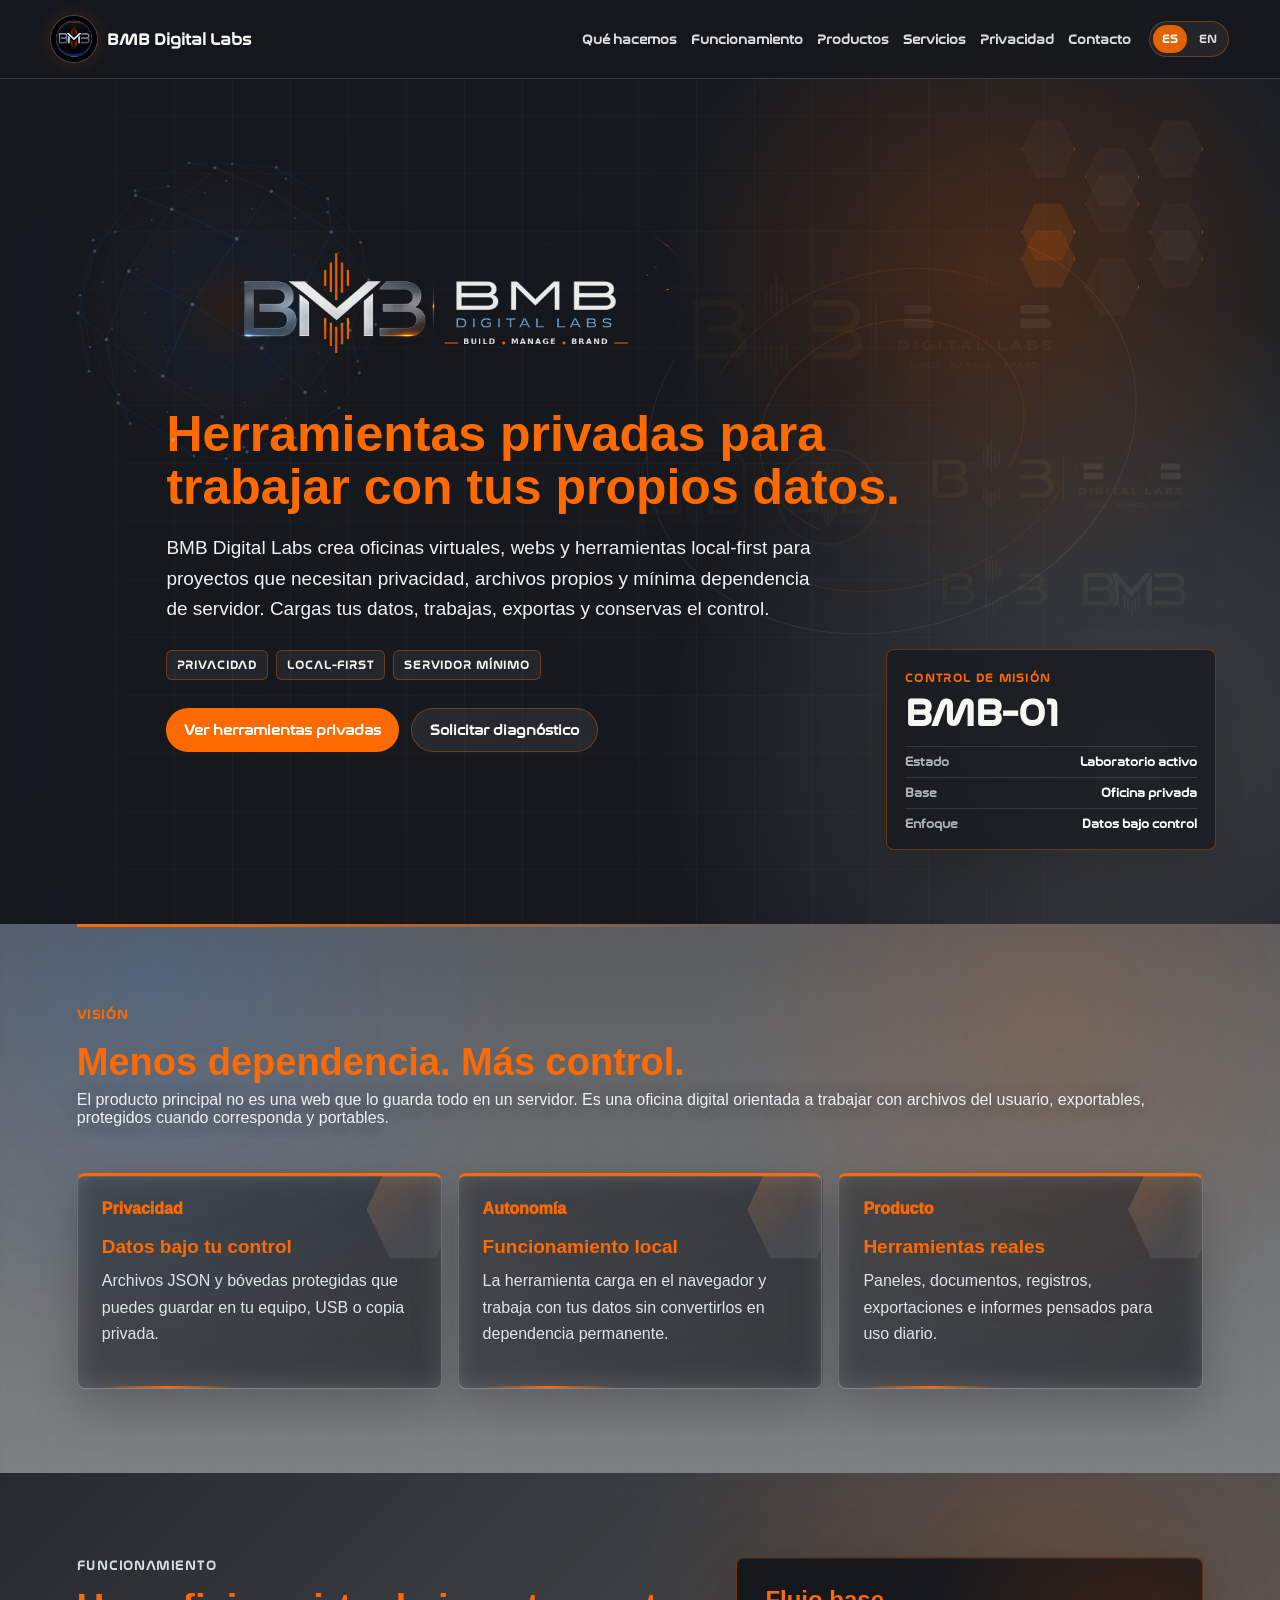
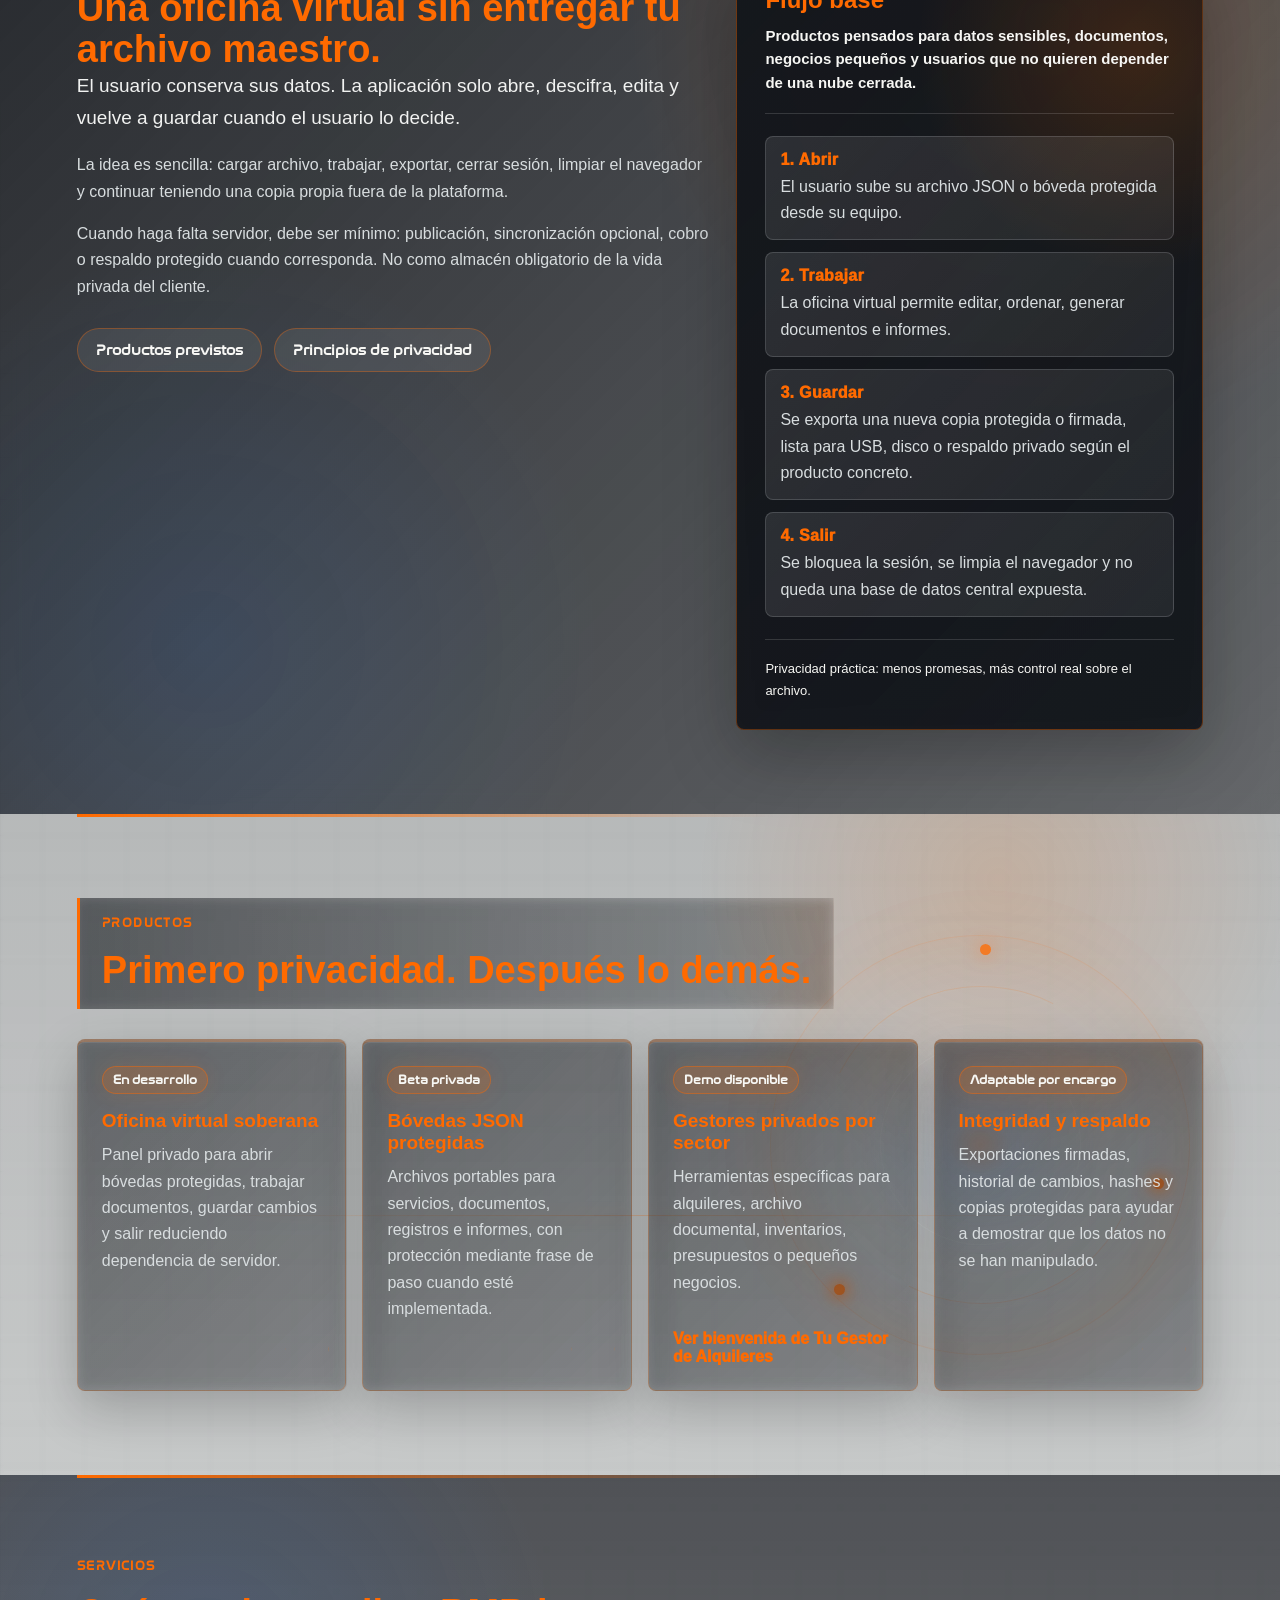
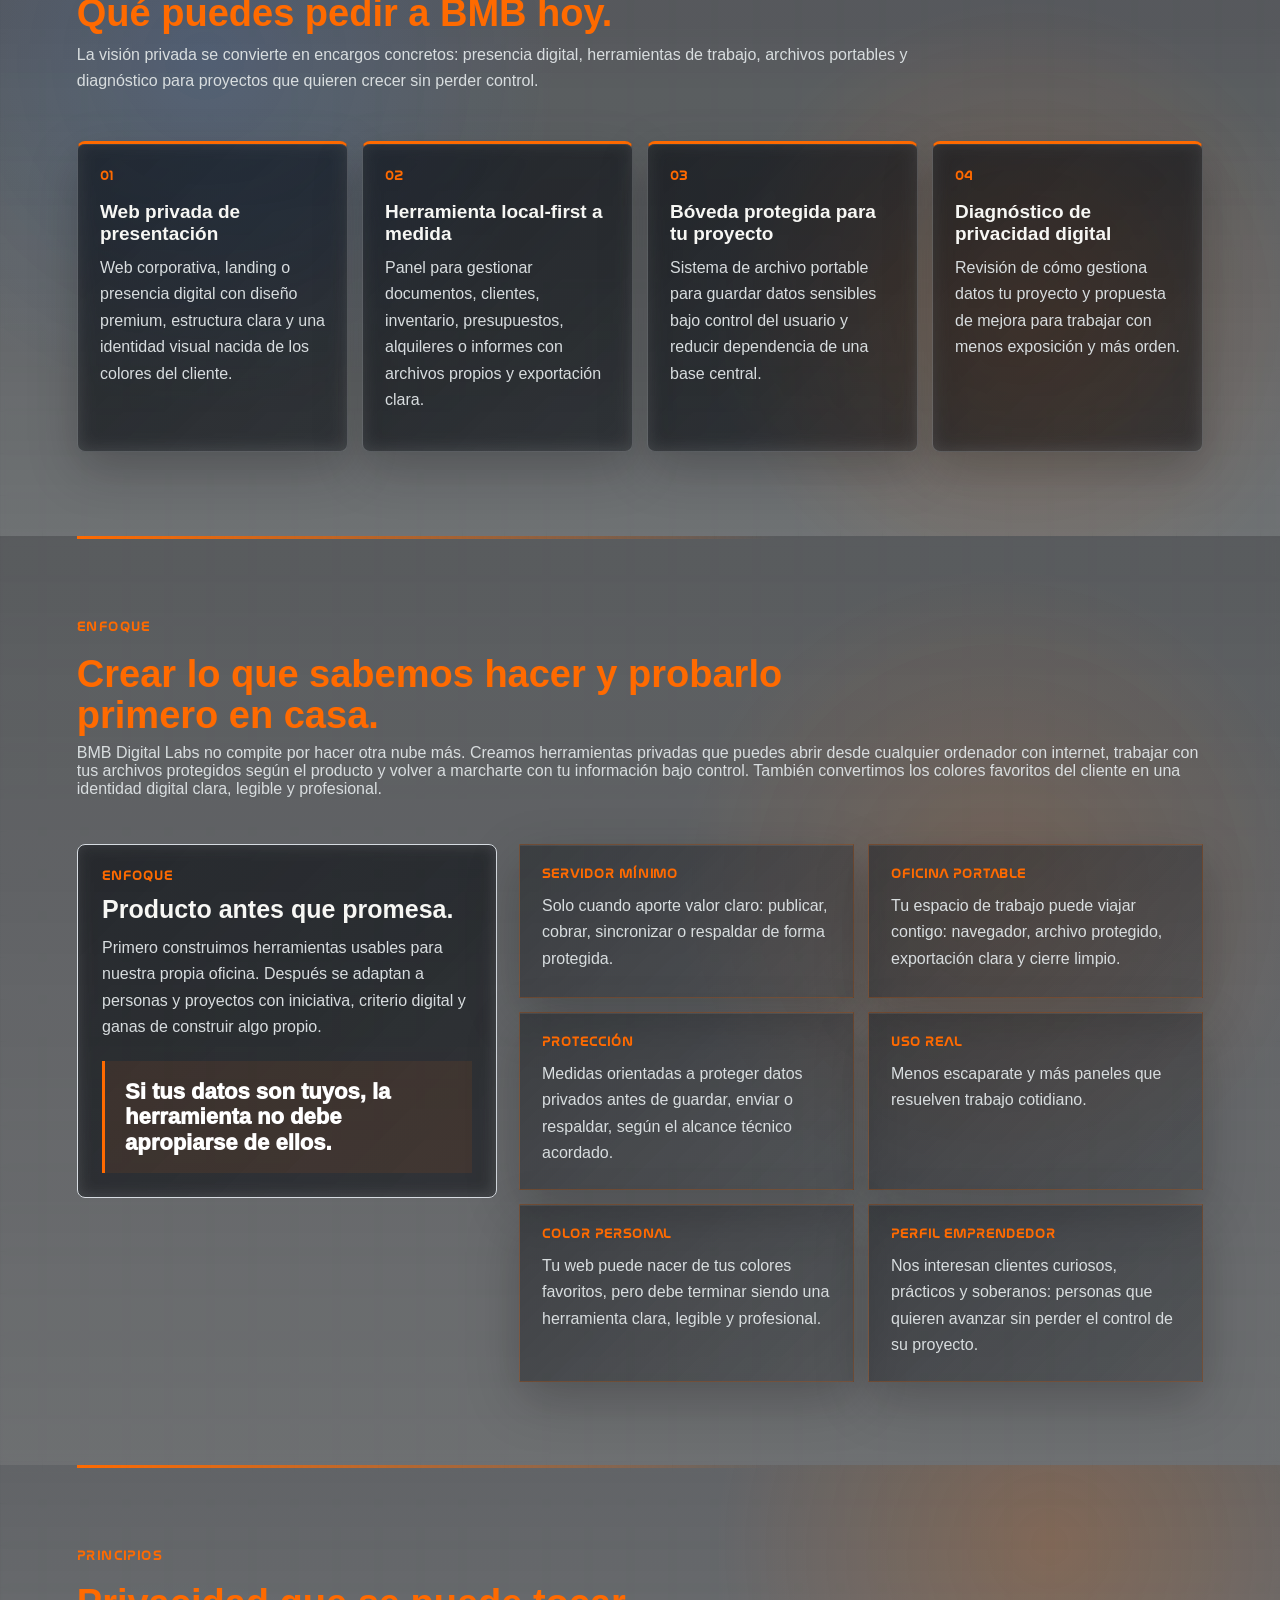
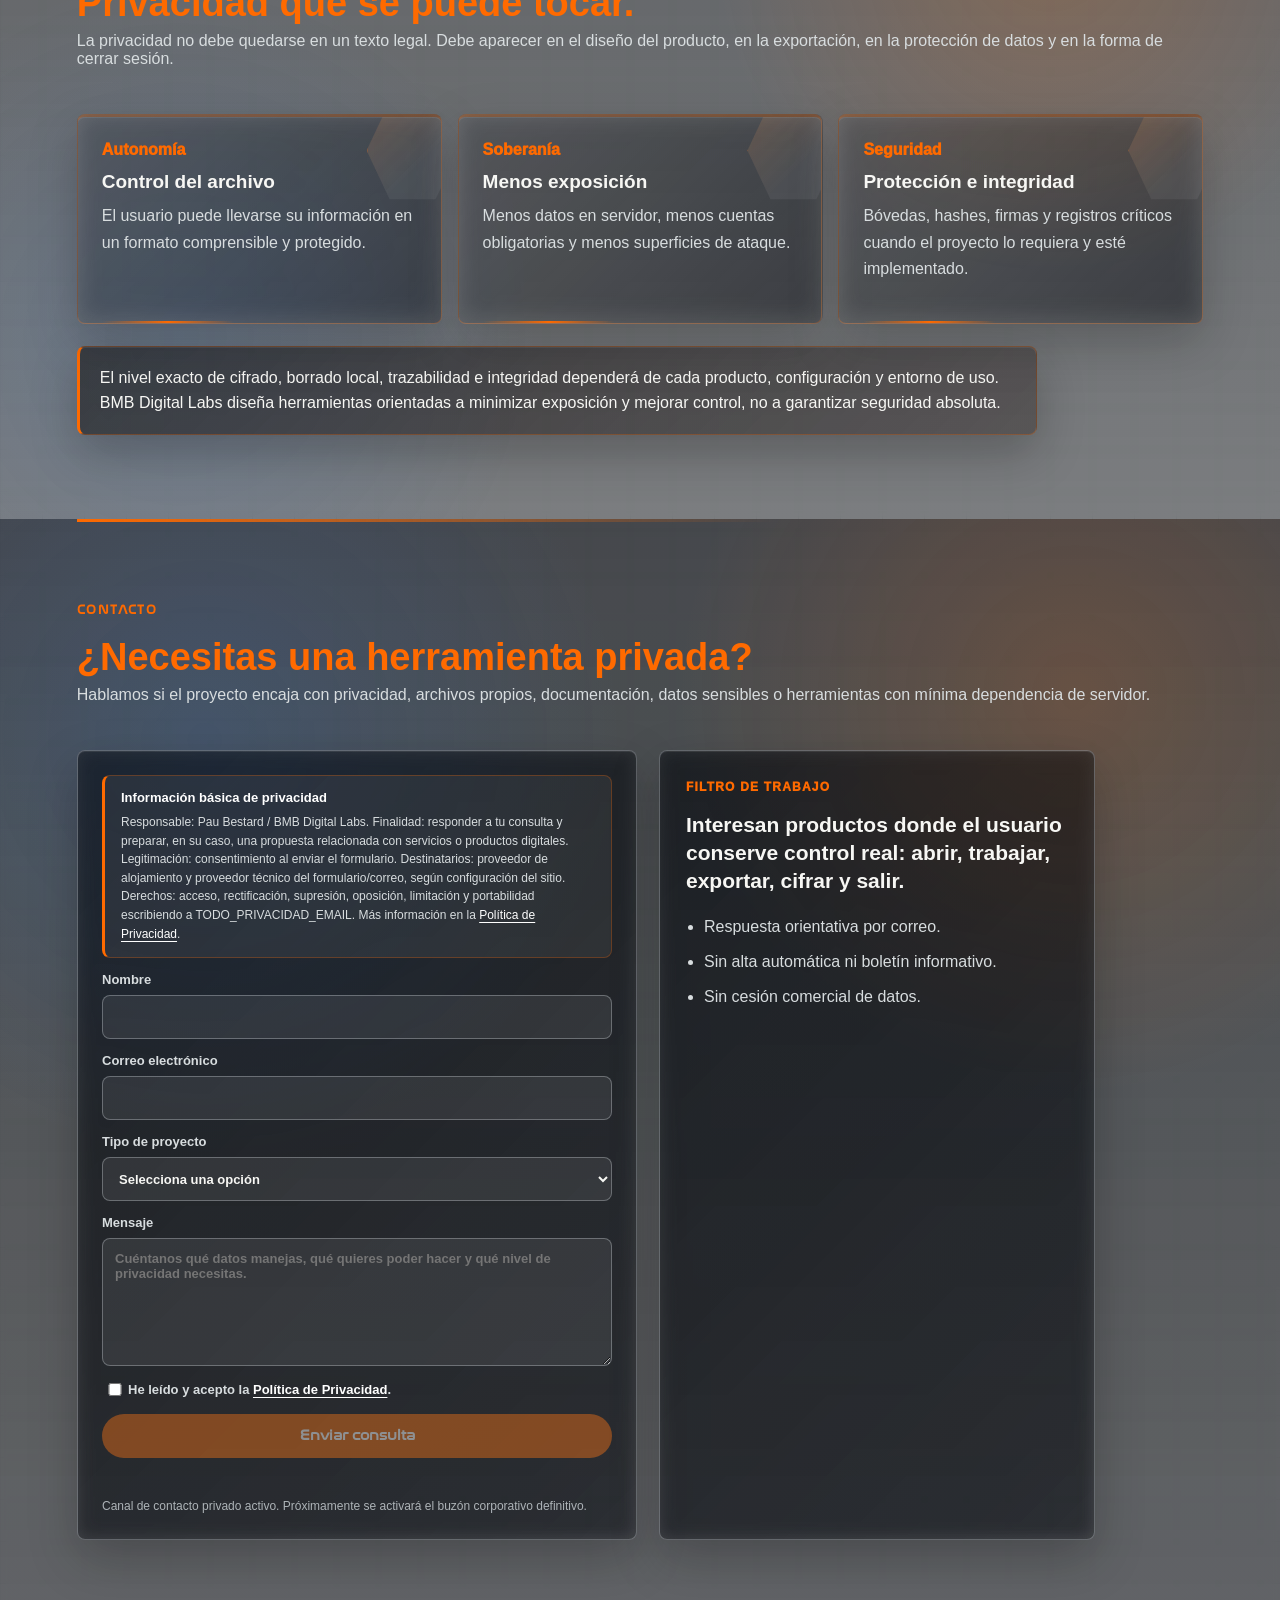
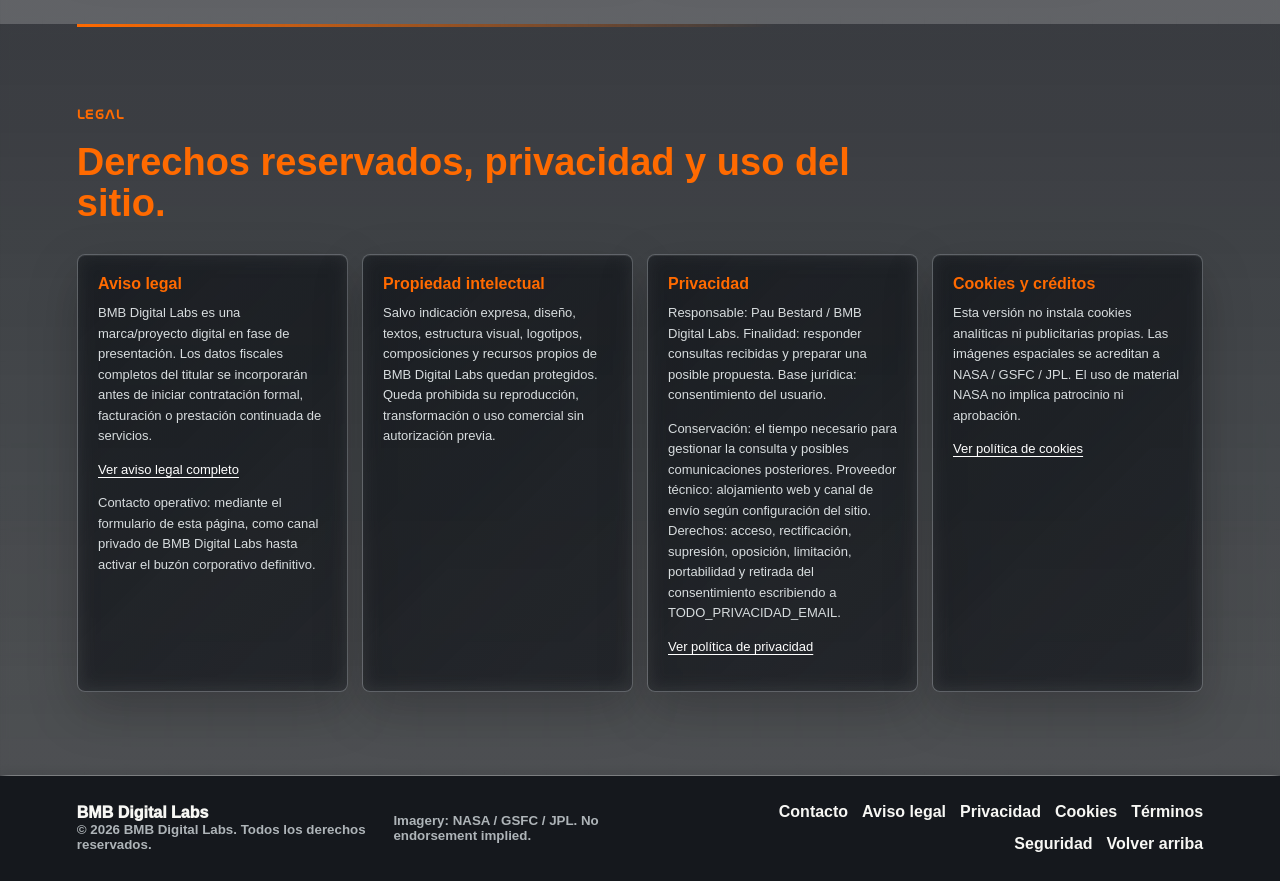
==== index.html @ 056db515 "Add legal pages and fix contact form styling" ====
<!doctype html>
<html lang="es" translate="yes">
  <head>
    <meta charset="utf-8" />
    <meta name="viewport" content="width=device-width, initial-scale=1" />
    <title>BMB Digital Labs · Privacidad operativa y productos digitales</title>
    <meta
      name="description"
      content="BMB Digital Labs diseña herramientas digitales, plataformas web y sistemas privados para organizar datos, documentos y procesos con control, trazabilidad y enfoque de privacidad por diseño."
    />
    <link rel="canonical" href="https://www.bmbdigitallabs.com/" />
    <link rel="alternate" hreflang="es" href="https://www.bmbdigitallabs.com/" />
    <link rel="alternate" hreflang="en" href="https://www.bmbdigitallabs.com/en/" />
    <link rel="alternate" hreflang="x-default" href="https://www.bmbdigitallabs.com/" />
    <meta property="og:type" content="website" />
    <meta property="og:title" content="BMB Digital Labs · Privacidad operativa y productos digitales" />
    <meta property="og:description" content="Herramientas digitales, plataformas web y sistemas privados para organizar datos, documentos y procesos con control y privacidad por diseño." />
    <meta property="og:url" content="https://www.bmbdigitallabs.com/" />
    <meta property="og:image" content="https://www.bmbdigitallabs.com/public/brand/bmb-logo-horizontal.png" />
    <meta name="twitter:card" content="summary_large_image" />
    <meta name="twitter:title" content="BMB Digital Labs · Privacidad operativa y productos digitales" />
    <meta name="twitter:description" content="Productos digitales, plataformas web y privacidad operativa con control, trazabilidad y diseño prudente." />
    <meta name="twitter:image" content="https://www.bmbdigitallabs.com/public/brand/bmb-logo-horizontal.png" />
    <link rel="icon" href="./public/brand/bmb-logo-seal.png" />
    <link rel="manifest" href="./manifest.webmanifest" />
    <link rel="stylesheet" href="./src/styles.css?v=20260615-formfix" />
    <script type="application/ld+json">
      {
        "@context": "https://schema.org",
        "@type": "Organization",
        "name": "BMB Digital Labs",
        "url": "https://www.bmbdigitallabs.com",
        "email": "gpmx@gmx.com",
        "slogan": "Build · Manage · Brand",
        "description": "Estudio de producto digital, privacidad operativa, plataformas web y gestión documental."
      }
    </script>
  </head>
  <body>
    <div class="cosmic-backdrop" aria-hidden="true">
      <div class="cosmic-stars"></div>
      <canvas class="network-canvas"></canvas>
      <img class="cosmic-earth" src="./public/nasa/earth-blue-marble-2012.jpg" alt="" />
      <img class="cosmic-surface" src="./public/nasa/earth-himalayas-flyover.jpg" alt="" />
      <img class="cosmic-mars" src="./public/nasa/mars-global-coverage.jpg" alt="" />
      <div class="cosmic-route"></div>
    </div>
    <header class="site-header" aria-label="Navegación principal">
      <a class="brand-link" href="#inicio" aria-label="BMB Digital Labs">
        <span class="brand-mark" aria-hidden="true">
          <img src="./public/brand/bmb-logo-seal.png" alt="" />
        </span>
        <span>BMB Digital Labs</span>
      </a>
      <div class="header-actions">
        <nav>
          <a href="#vision">Qué hacemos</a>
          <a href="#metodo">Funcionamiento</a>
          <a href="#proyectos">Productos</a>
          <a href="#servicios">Servicios</a>
          <a href="#legal">Privacidad</a>
          <a href="#contacto">Contacto</a>
        </nav>
        <div class="language-switch" aria-label="Selector de idioma">
          <a class="is-active" href="./" aria-current="page">ES</a>
          <a href="./en/" lang="en">EN</a>
        </div>
      </div>
    </header>

    <main>
      <section class="hero" id="inicio" aria-labelledby="hero-title">
        <img class="hero-media" src="./brand-candidates/bmb-logo-02.png" alt="Identidad visual de BMB Digital Labs" />
        <div class="hero-shade" aria-hidden="true"></div>
        <div class="mission-grid" aria-hidden="true"></div>
        <div class="hero-content">
          <div class="hero-brand" aria-hidden="true">
            <canvas class="brand-orb-canvas"></canvas>
            <img src="./public/brand/bmb-logo-horizontal.png?v=20260531-corrected" alt="" />
          </div>
          <h1 id="hero-title">Herramientas privadas para trabajar con tus propios datos.</h1>
          <p>
            BMB Digital Labs crea oficinas virtuales, webs y herramientas local-first para proyectos que necesitan privacidad, archivos propios y mínima dependencia de servidor. Cargas tus datos, trabajas, exportas y conservas el control.
          </p>
          <div class="mission-strip" aria-label="Capacidades principales">
            <span>PRIVACIDAD</span>
            <span>LOCAL-FIRST</span>
            <span>SERVIDOR MÍNIMO</span>
          </div>
          <div class="hero-actions" aria-label="Acciones principales">
            <a class="primary-action" href="#proyectos">Ver herramientas privadas</a>
            <a class="secondary-action" href="#contacto">Solicitar diagnóstico</a>
          </div>
        </div>
        <aside class="mission-panel" aria-label="Estado de la misión">
          <span>CONTROL DE MISIÓN</span>
          <strong>BMB-01</strong>
          <dl>
            <div><dt>Estado</dt><dd>Laboratorio activo</dd></div>
            <div><dt>Base</dt><dd>Oficina privada</dd></div>
            <div><dt>Enfoque</dt><dd>Datos bajo control</dd></div>
          </dl>
        </aside>
        <div class="hex-field" aria-hidden="true">
          <span></span><span></span><span></span><span></span><span></span>
          <span></span><span></span><span></span><span></span>
        </div>
        <div class="magnetic-field" aria-hidden="true">
          <span></span><span></span><span></span>
        </div>
      </section>

      <section class="intro-band" id="vision">
        <div class="section-heading">
          <p class="eyebrow">Visión</p>
          <h2>Menos dependencia. Más control.</h2>
          <p>
            El producto principal no es una web que lo guarda todo en un servidor. Es una oficina digital orientada a trabajar con archivos del usuario, exportables, protegidos cuando corresponda y portables.
          </p>
        </div>
        <div class="principle-grid">
          <article>
            <i aria-hidden="true"></i>
            <span>Privacidad</span>
            <h3>Datos bajo tu control</h3>
            <p>Archivos JSON y bóvedas protegidas que puedes guardar en tu equipo, USB o copia privada.</p>
            <b aria-hidden="true"></b>
          </article>
          <article>
            <i aria-hidden="true"></i>
            <span>Autonomía</span>
            <h3>Funcionamiento local</h3>
            <p>La herramienta carga en el navegador y trabaja con tus datos sin convertirlos en dependencia permanente.</p>
            <b aria-hidden="true"></b>
          </article>
          <article>
            <i aria-hidden="true"></i>
            <span>Producto</span>
            <h3>Herramientas reales</h3>
            <p>Paneles, documentos, registros, exportaciones e informes pensados para uso diario.</p>
            <b aria-hidden="true"></b>
          </article>
        </div>
      </section>

      <section class="method-section" id="metodo">
        <div class="founder-copy">
          <p class="eyebrow">Funcionamiento</p>
          <h2>Una oficina virtual sin entregar tu archivo maestro.</h2>
          <p class="lead">
            El usuario conserva sus datos. La aplicación solo abre, descifra, edita y vuelve a guardar cuando el usuario lo decide.
          </p>
          <p>
            La idea es sencilla: cargar archivo, trabajar, exportar, cerrar sesión, limpiar el navegador y continuar teniendo una copia propia fuera de la plataforma.
          </p>
          <p>
            Cuando haga falta servidor, debe ser mínimo: publicación, sincronización opcional, cobro o respaldo protegido cuando corresponda. No como almacén obligatorio de la vida privada del cliente.
          </p>
          <div class="founder-links">
            <a href="#proyectos">Productos previstos</a>
            <a href="#integridad">Principios de privacidad</a>
          </div>
        </div>
        <aside class="cv-panel" aria-label="Resumen del funcionamiento privado">
          <h3>Flujo base</h3>
          <p class="cv-summary">
            Productos pensados para datos sensibles, documentos, negocios pequeños y usuarios que no quieren depender de una nube cerrada.
          </p>
          <dl>
            <div>
              <dt>1. Abrir</dt>
              <dd>El usuario sube su archivo JSON o bóveda protegida desde su equipo.</dd>
            </div>
            <div>
              <dt>2. Trabajar</dt>
              <dd>La oficina virtual permite editar, ordenar, generar documentos e informes.</dd>
            </div>
            <div>
              <dt>3. Guardar</dt>
              <dd>Se exporta una nueva copia protegida o firmada, lista para USB, disco o respaldo privado según el producto concreto.</dd>
            </div>
            <div>
              <dt>4. Salir</dt>
              <dd>Se bloquea la sesión, se limpia el navegador y no queda una base de datos central expuesta.</dd>
            </div>
          </dl>
          <p class="cv-note">Privacidad práctica: menos promesas, más control real sobre el archivo.</p>
        </aside>
      </section>

      <section class="platform-section" id="proyectos">
        <div class="ecosystem-orb" aria-hidden="true">
          <span></span><span></span><span></span>
        </div>
        <div class="section-heading">
          <p class="eyebrow">Productos</p>
          <h2>Primero privacidad. Después lo demás.</h2>
        </div>
        <div class="platform-grid">
          <article>
            <span class="status-pill">En desarrollo</span>
            <h3>Oficina virtual soberana</h3>
            <p>Panel privado para abrir bóvedas protegidas, trabajar documentos, guardar cambios y salir reduciendo dependencia de servidor.</p>
          </article>
          <article>
            <span class="status-pill">Beta privada</span>
            <h3>Bóvedas JSON protegidas</h3>
            <p>Archivos portables para servicios, documentos, registros e informes, con protección mediante frase de paso cuando esté implementada.</p>
          </article>
          <article>
            <span class="status-pill">Demo disponible</span>
            <h3>Gestores privados por sector</h3>
            <p>Herramientas específicas para alquileres, archivo documental, inventarios, presupuestos o pequeños negocios.</p>
            <a class="project-link" href="./proyectos/gestor-alquileres/">
              Ver bienvenida de Tu Gestor de Alquileres
            </a>
          </article>
          <article>
            <span class="status-pill">Adaptable por encargo</span>
            <h3>Integridad y respaldo</h3>
            <p>Exportaciones firmadas, historial de cambios, hashes y copias protegidas para ayudar a demostrar que los datos no se han manipulado.</p>
          </article>
        </div>
      </section>

      <section class="services-section" id="servicios">
        <div class="section-heading">
          <p class="eyebrow">Servicios</p>
          <h2>Qué puedes pedir a BMB hoy.</h2>
          <p>
            La visión privada se convierte en encargos concretos: presencia digital, herramientas de trabajo, archivos portables y diagnóstico para proyectos que quieren crecer sin perder control.
          </p>
        </div>
        <div class="offer-grid">
          <article>
            <span>01</span>
            <h3>Web privada de presentación</h3>
            <p>Web corporativa, landing o presencia digital con diseño premium, estructura clara y una identidad visual nacida de los colores del cliente.</p>
          </article>
          <article>
            <span>02</span>
            <h3>Herramienta local-first a medida</h3>
            <p>Panel para gestionar documentos, clientes, inventario, presupuestos, alquileres o informes con archivos propios y exportación clara.</p>
          </article>
          <article>
            <span>03</span>
            <h3>Bóveda protegida para tu proyecto</h3>
            <p>Sistema de archivo portable para guardar datos sensibles bajo control del usuario y reducir dependencia de una base central.</p>
          </article>
          <article>
            <span>04</span>
            <h3>Diagnóstico de privacidad digital</h3>
            <p>Revisión de cómo gestiona datos tu proyecto y propuesta de mejora para trabajar con menos exposición y más orden.</p>
          </article>
        </div>
      </section>

      <section class="billing-section" id="empresa">
        <div class="section-heading">
          <p class="eyebrow">Enfoque</p>
          <h2>Crear lo que sabemos hacer y probarlo primero en casa.</h2>
          <p>
              BMB Digital Labs no compite por hacer otra nube más. Creamos herramientas privadas que puedes abrir desde cualquier ordenador con internet, trabajar con tus archivos protegidos según el producto y volver a marcharte con tu información bajo control. También convertimos los colores favoritos del cliente en una identidad digital clara, legible y profesional.
          </p>
        </div>
        <div class="service-layout">
          <article class="service-panel">
            <span>Enfoque</span>
            <h3>Producto antes que promesa.</h3>
            <p>
              Primero construimos herramientas usables para nuestra propia oficina. Después se adaptan a personas y proyectos con iniciativa, criterio digital y ganas de construir algo propio.
            </p>
            <blockquote>Si tus datos son tuyos, la herramienta no debe apropiarse de ellos.</blockquote>
          </article>
          <div class="service-grid">
            <article>
              <span>Servidor mínimo</span>
              <p>Solo cuando aporte valor claro: publicar, cobrar, sincronizar o respaldar de forma protegida.</p>
            </article>
            <article>
              <span>Oficina portable</span>
              <p>Tu espacio de trabajo puede viajar contigo: navegador, archivo protegido, exportación clara y cierre limpio.</p>
            </article>
            <article>
              <span>Protección</span>
              <p>Medidas orientadas a proteger datos privados antes de guardar, enviar o respaldar, según el alcance técnico acordado.</p>
            </article>
            <article>
              <span>Uso real</span>
              <p>Menos escaparate y más paneles que resuelven trabajo cotidiano.</p>
            </article>
            <article>
              <span>Color personal</span>
              <p>Tu web puede nacer de tus colores favoritos, pero debe terminar siendo una herramienta clara, legible y profesional.</p>
            </article>
            <article>
              <span>Perfil emprendedor</span>
              <p>Nos interesan clientes curiosos, prácticos y soberanos: personas que quieren avanzar sin perder el control de su proyecto.</p>
            </article>
          </div>
        </div>
      </section>

      <section class="integrity-section" id="integridad">
        <div class="section-heading">
          <p class="eyebrow">Principios</p>
          <h2>Privacidad que se puede tocar.</h2>
          <p>
            La privacidad no debe quedarse en un texto legal. Debe aparecer en el diseño del producto, en la exportación, en la protección de datos y en la forma de cerrar sesión.
          </p>
        </div>
        <div class="integrity-list">
          <article>
            <i aria-hidden="true"></i>
            <span>Autonomía</span>
            <h3>Control del archivo</h3>
            <p>El usuario puede llevarse su información en un formato comprensible y protegido.</p>
            <b aria-hidden="true"></b>
          </article>
          <article>
            <i aria-hidden="true"></i>
            <span>Soberanía</span>
            <h3>Menos exposición</h3>
            <p>Menos datos en servidor, menos cuentas obligatorias y menos superficies de ataque.</p>
            <b aria-hidden="true"></b>
          </article>
          <article>
            <i aria-hidden="true"></i>
            <span>Seguridad</span>
            <h3>Protección e integridad</h3>
            <p>Bóvedas, hashes, firmas y registros críticos cuando el proyecto lo requiera y esté implementado.</p>
            <b aria-hidden="true"></b>
          </article>
        </div>
        <p class="security-note">
          El nivel exacto de cifrado, borrado local, trazabilidad e integridad dependerá de cada producto, configuración y entorno de uso. BMB Digital Labs diseña herramientas orientadas a minimizar exposición y mejorar control, no a garantizar seguridad absoluta.
        </p>
      </section>

      <section class="contact-section" id="contacto">
        <div class="section-heading">
          <p class="eyebrow">Contacto</p>
          <h2>¿Necesitas una herramienta privada?</h2>
          <p>
            Hablamos si el proyecto encaja con privacidad, archivos propios, documentación, datos sensibles o herramientas con mínima dependencia de servidor.
          </p>
        </div>
        <div class="contact-layout">
          <form class="contact-form" action="#" method="post" data-mail-user="Z3BteA==" data-mail-host="Z214LmNvbQ==" data-mail-encoding="b64">
            <div class="privacy-layer">
              <strong>Información básica de privacidad</strong>
              <p>Responsable: Pau Bestard / BMB Digital Labs. Finalidad: responder a tu consulta y preparar, en su caso, una propuesta relacionada con servicios o productos digitales. Legitimación: consentimiento al enviar el formulario. Destinatarios: proveedor de alojamiento y proveedor técnico del formulario/correo, según configuración del sitio. Derechos: acceso, rectificación, supresión, oposición, limitación y portabilidad escribiendo a TODO_PRIVACIDAD_EMAIL. Más información en la <a href="./privacidad/">Política de Privacidad</a>.</p>
            </div>
            <label class="hp-field" aria-hidden="true">
              Empresa
              <input name="empresa_web" type="text" tabindex="-1" autocomplete="off" />
            </label>
            <label>
              Nombre
              <input name="nombre" type="text" autocomplete="name" required />
            </label>
            <label>
              Correo electrónico
              <input name="email" type="email" autocomplete="email" required />
            </label>
            <label>
              Tipo de proyecto
              <select name="tipo-proyecto" required>
                <option value="">Selecciona una opción</option>
                <option>Web privada de presentación</option>
                <option>Oficina virtual privada</option>
                <option>Bóveda protegida / archivo portable</option>
                <option>Herramienta local-first a medida</option>
                <option>Diagnóstico de privacidad digital</option>
                <option>Proyecto externo compatible</option>
              </select>
            </label>
            <label>
              Mensaje
              <textarea name="mensaje" rows="5" required placeholder="Cuéntanos qué datos manejas, qué quieres poder hacer y qué nivel de privacidad necesitas."></textarea>
            </label>
            <label class="privacy-check">
              <input name="privacidad" type="checkbox" required />
              <span>He leído y acepto la <a href="./privacidad/">Política de Privacidad</a>.</span>
            </label>
            <button class="primary-action" type="submit" disabled>Enviar consulta</button>
            <p class="form-status" role="status" aria-live="polite"></p>
            <p class="contact-mask">Canal de contacto privado activo. Próximamente se activará el buzón corporativo definitivo.</p>
          </form>
          <aside class="contact-note">
            <span>Filtro de trabajo</span>
            <p>
              Interesan productos donde el usuario conserve control real: abrir, trabajar, exportar, cifrar y salir.
            </p>
            <ul>
              <li>Respuesta orientativa por correo.</li>
              <li>Sin alta automática ni boletín informativo.</li>
              <li>Sin cesión comercial de datos.</li>
            </ul>
          </aside>
        </div>
      </section>

      <section class="legal-section" id="legal">
        <div class="section-heading">
          <p class="eyebrow">Legal</p>
          <h2>Derechos reservados, privacidad y uso del sitio.</h2>
        </div>
        <div class="legal-grid">
          <article>
            <h3>Aviso legal</h3>
            <p>BMB Digital Labs es una marca/proyecto digital en fase de presentación. Los datos fiscales completos del titular se incorporarán antes de iniciar contratación formal, facturación o prestación continuada de servicios.</p>
            <p><a href="./aviso-legal/">Ver aviso legal completo</a></p>
            <p>Contacto operativo: mediante el formulario de esta página, como canal privado de BMB Digital Labs hasta activar el buzón corporativo definitivo.</p>
          </article>
          <article>
            <h3>Propiedad intelectual</h3>
            <p>Salvo indicación expresa, diseño, textos, estructura visual, logotipos, composiciones y recursos propios de BMB Digital Labs quedan protegidos. Queda prohibida su reproducción, transformación o uso comercial sin autorización previa.</p>
          </article>
          <article>
            <h3>Privacidad</h3>
            <p>Responsable: Pau Bestard / BMB Digital Labs. Finalidad: responder consultas recibidas y preparar una posible propuesta. Base jurídica: consentimiento del usuario.</p>
            <p>Conservación: el tiempo necesario para gestionar la consulta y posibles comunicaciones posteriores. Proveedor técnico: alojamiento web y canal de envío según configuración del sitio. Derechos: acceso, rectificación, supresión, oposición, limitación, portabilidad y retirada del consentimiento escribiendo a TODO_PRIVACIDAD_EMAIL.</p>
            <p><a href="./privacidad/">Ver política de privacidad</a></p>
          </article>
          <article>
            <h3>Cookies y créditos</h3>
            <p>Esta versión no instala cookies analíticas ni publicitarias propias. Las imágenes espaciales se acreditan a NASA / GSFC / JPL. El uso de material NASA no implica patrocinio ni aprobación.</p>
            <p><a href="./cookies/">Ver política de cookies</a></p>
          </article>
        </div>
      </section>
    </main>

    <footer class="site-footer">
      <div>
        <span>BMB Digital Labs</span>
        <small>© 2026 BMB Digital Labs. Todos los derechos reservados.</small>
      </div>
      <small>Imagery: NASA / GSFC / JPL. No endorsement implied.</small>
      <nav aria-label="Enlaces legales">
        <a href="#contacto">Contacto</a>
        <a href="./aviso-legal/">Aviso legal</a>
        <a href="./privacidad/">Privacidad</a>
        <a href="./cookies/">Cookies</a>
        <a href="./terminos/">Términos</a>
        <a href="./seguridad/">Seguridad</a>
        <a href="#inicio">Volver arriba</a>
      </nav>
    </footer>

    <script src="./src/main.js?v=20260615-formfix"></script>
  </body>
</html>
---- src/styles.css ----
@font-face {
  font-family: "BMB Mission";
  src: url("../public/fonts/Nasalization-Rg.otf") format("opentype");
  font-weight: 400;
  font-style: normal;
  font-display: swap;
}

:root {
  color-scheme: light;
  --font-body: Inter, "Segoe UI", Arial, sans-serif;
  --font-mission: "BMB Mission", Inter, "Segoe UI", Arial, sans-serif;
  --ink: #171a1f;
  --muted: #66707c;
  --line: #d7dce2;
  --paper: #f3f4f3;
  --white: #ffffff;
  --graphite: #15181d;
  --quartz: #e7e9e8;
  --quartz-dark: #8c949b;
  --signal: #ff6a00;
  --signal-soft: #fff0e6;
  --shadow: 0 24px 70px rgba(23, 26, 31, 0.14);
  --earth-opacity: 0.22;
  --surface-opacity: 0.42;
  --surface-y: 0px;
  --surface-scale: 1.08;
  --mars-opacity: 0;
  --travel: 0;
}

* {
  box-sizing: border-box;
}

html {
  scroll-behavior: smooth;
}

body {
  margin: 0;
  color: var(--ink);
  font-family: var(--font-body);
  background:
    linear-gradient(90deg, rgba(21, 24, 29, 0.035) 1px, transparent 1px),
    linear-gradient(0deg, rgba(21, 24, 29, 0.035) 1px, transparent 1px),
    var(--paper);
  background-size: 42px 42px;
}

a {
  color: inherit;
  text-decoration: none;
}

a:focus-visible,
button:focus-visible {
  outline: 3px solid rgba(255, 106, 0, 0.48);
  outline-offset: 4px;
}

.cosmic-backdrop {
  position: fixed;
  inset: 0;
  z-index: -2;
  overflow: hidden;
  background:
    radial-gradient(circle at 16% 18%, rgba(231, 233, 232, 0.42), transparent 22%),
    radial-gradient(circle at 82% 76%, rgba(255, 106, 0, 0.28), transparent 24%),
    #15181d;
}

.cosmic-backdrop::after {
  content: "";
  position: absolute;
  inset: 0;
  background:
    linear-gradient(90deg, rgba(255, 255, 255, 0.035) 1px, transparent 1px),
    linear-gradient(0deg, rgba(255, 255, 255, 0.028) 1px, transparent 1px);
  background-size: 54px 54px;
  opacity: 0.44;
}

.cosmic-stars {
  position: absolute;
  inset: 0;
  background:
    radial-gradient(circle at 12% 18%, rgba(255, 255, 255, 0.8) 0 1px, transparent 2px),
    radial-gradient(circle at 38% 12%, rgba(255, 255, 255, 0.52) 0 1px, transparent 2px),
    radial-gradient(circle at 74% 20%, rgba(255, 255, 255, 0.66) 0 1px, transparent 2px),
    radial-gradient(circle at 88% 46%, rgba(255, 255, 255, 0.48) 0 1px, transparent 2px),
    radial-gradient(circle at 24% 82%, rgba(255, 255, 255, 0.54) 0 1px, transparent 2px),
    radial-gradient(circle at 66% 72%, rgba(255, 255, 255, 0.7) 0 1px, transparent 2px);
  opacity: 0.5;
}

.network-canvas {
  position: absolute;
  inset: 0;
  width: 100%;
  height: 100%;
  opacity: var(--network-opacity, 0.58);
  filter: saturate(1.02);
  mix-blend-mode: screen;
  transition: opacity 260ms ease, filter 260ms ease;
}

.network-active .network-canvas {
  --network-opacity: 0.86;
  filter: saturate(1.18) drop-shadow(0 0 18px rgba(255, 106, 0, 0.18));
}

.cosmic-earth,
.cosmic-mars {
  position: absolute;
  width: min(52vw, 680px);
  aspect-ratio: 1;
  border-radius: 50%;
  object-fit: cover;
  filter: saturate(1.05) contrast(1.08);
  mix-blend-mode: screen;
  pointer-events: none;
}

.cosmic-surface {
  position: absolute;
  left: 50%;
  top: 50%;
  width: 122vw;
  height: 122vh;
  object-fit: cover;
  opacity: var(--surface-opacity);
  filter: grayscale(0.02) saturate(1) contrast(1.24) brightness(1.08);
  mix-blend-mode: soft-light;
  pointer-events: none;
  transform:
    translate3d(-50%, calc(-50% + var(--surface-y)), 0)
    rotate(-8deg)
    scale(var(--surface-scale));
  transform-origin: center;
  mask-image:
    radial-gradient(ellipse at center, rgba(0, 0, 0, 0.88), rgba(0, 0, 0, 0.32) 58%, transparent 86%);
}

.cosmic-earth {
  left: calc(-18vw - (var(--travel) * 12vw));
  top: calc(4vh + (var(--travel) * 10vh));
  opacity: var(--earth-opacity);
  box-shadow: 0 0 90px rgba(231, 233, 232, 0.18);
}

.cosmic-mars {
  right: calc(-24vw + (var(--travel) * 10vw));
  bottom: calc(-18vh + (var(--travel) * 5vh));
  opacity: var(--mars-opacity);
  box-shadow: 0 0 110px rgba(255, 106, 0, 0.2);
}

.cosmic-route {
  position: absolute;
  left: 14vw;
  right: 16vw;
  top: 42vh;
  height: 1px;
  opacity: calc(0.12 + var(--travel) * 0.32);
  background: linear-gradient(90deg, transparent, rgba(231, 233, 232, 0.6), var(--signal), transparent);
  transform: rotate(-14deg);
  transform-origin: center;
}

.site-header {
  position: fixed;
  top: 0;
  right: 0;
  left: 0;
  z-index: 20;
  display: flex;
  align-items: center;
  justify-content: space-between;
  gap: 24px;
  padding: 16px clamp(18px, 4vw, 56px);
  color: #f7f7f4;
  background: rgba(21, 24, 29, 0.82);
  border-bottom: 1px solid rgba(255, 255, 255, 0.16);
  backdrop-filter: blur(18px);
}

.brand-link {
  display: inline-flex;
  align-items: center;
  gap: 10px;
  min-width: 0;
  font-family: var(--font-mission);
  font-weight: 900;
}

.brand-mark {
  display: block;
  width: 46px;
  height: 46px;
  overflow: hidden;
  border-radius: 50%;
  box-shadow:
    0 0 0 1px rgba(255, 255, 255, 0.18),
    0 0 18px rgba(255, 106, 0, 0.18);
}

.brand-mark img {
  display: block;
  width: 100%;
  height: 100%;
  object-fit: cover;
}

.brand-link > span:last-child {
  white-space: nowrap;
}

.header-actions {
  display: flex;
  align-items: center;
  justify-content: flex-end;
  gap: 18px;
  min-width: 0;
}

.site-header nav {
  display: flex;
  flex-wrap: wrap;
  justify-content: flex-end;
  gap: 8px 14px;
  color: #d8dddf;
  font-family: var(--font-mission);
  font-size: 13px;
  font-weight: 800;
}

.language-switch {
  display: inline-flex;
  align-items: center;
  gap: 4px;
  padding: 3px;
  border: 1px solid rgba(255, 106, 0, 0.34);
  border-radius: 999px;
  background: rgba(255, 255, 255, 0.06);
}

.language-switch a {
  display: inline-grid;
  place-items: center;
  min-width: 34px;
  min-height: 28px;
  border-radius: 999px;
  color: #d8dddf;
  font-family: var(--font-mission);
  font-size: 11px;
  font-weight: 950;
}

.language-switch a:hover,
.language-switch a.is-active {
  color: #ffffff;
  background: rgba(255, 106, 0, 0.88);
}

.hero {
  position: relative;
  min-height: 94vh;
  display: grid;
  align-items: end;
  overflow: hidden;
  color: #ffffff;
  background:
    linear-gradient(135deg, #15181d 0%, #20242a 52%, #2c2f32 100%);
  background-color: rgba(21, 24, 29, 0.92);
}

.hero-media {
  position: absolute;
  top: 45%;
  right: clamp(18px, 5vw, 88px);
  width: min(670px, 48vw);
  height: auto;
  object-fit: contain;
  opacity: 0.22;
  transform: translateY(-48%);
  filter: saturate(1.04) contrast(1.05);
}

.hero-shade {
  position: absolute;
  inset: 0;
  background:
    radial-gradient(circle at 78% 30%, rgba(255, 106, 0, 0.2), transparent 28%),
    radial-gradient(circle at 88% 82%, rgba(231, 233, 232, 0.2), transparent 34%),
    linear-gradient(90deg, rgba(21, 24, 29, 0.99), rgba(21, 24, 29, 0.9) 52%, rgba(21, 24, 29, 0.58)),
    linear-gradient(0deg, rgba(21, 24, 29, 0.94), transparent 50%);
}

.mission-grid {
  position: absolute;
  inset: 0;
  opacity: 0.34;
  background:
    linear-gradient(90deg, rgba(255, 255, 255, 0.08) 1px, transparent 1px),
    linear-gradient(0deg, rgba(255, 255, 255, 0.06) 1px, transparent 1px);
  background-size: 58px 58px;
  mask-image: linear-gradient(90deg, transparent, #000 12%, #000 70%, transparent);
}

.hero-content {
  position: relative;
  z-index: 2;
  width: min(820px, calc(100% - 36px));
  padding: 152px 0 88px;
  margin-left: clamp(18px, 7vw, 96px);
}

.eyebrow {
  margin: 0 0 12px;
  color: var(--signal);
  font-family: var(--font-mission);
  font-size: 12px;
  font-weight: 950;
  letter-spacing: 0.12em;
  text-transform: uppercase;
}

h1,
h2,
h3,
p {
  margin-top: 0;
}

h1 {
  max-width: 760px;
  margin-bottom: 20px;
  font-size: 50px;
  line-height: 1.05;
}

h2 {
  max-width: 780px;
  margin-bottom: 0;
  font-size: 38px;
  line-height: 1.08;
}

.integrity-section h2 {
  max-width: 720px;
}

h1,
h2,
h3 {
  color: var(--signal);
}

.hero h1 {
  color: var(--signal);
}

h3 {
  margin-bottom: 10px;
  font-size: 19px;
}

.hero-content p:not(.eyebrow) {
  max-width: 650px;
  color: #f0f2f2;
  font-size: 19px;
  line-height: 1.6;
}

.hero-content::before {
  content: "";
  display: none;
}

.hero-brand {
  position: relative;
  display: block;
  margin-bottom: 26px;
  width: min(520px, 72vw);
  max-width: 100%;
  isolation: isolate;
}

.brand-orb-canvas {
  position: absolute;
  left: -30%;
  top: 50%;
  z-index: 0;
  width: min(470px, 74vw);
  height: min(470px, 74vw);
  opacity: 0.58;
  filter: saturate(1.08) drop-shadow(0 0 18px rgba(255, 106, 0, 0.12));
  mix-blend-mode: screen;
  pointer-events: none;
  transform: translateY(-50%);
  transition: opacity 260ms ease, filter 260ms ease;
}

.hero-brand img {
  position: relative;
  z-index: 2;
  display: block;
  width: 100%;
  height: auto;
  border-radius: 10px;
  opacity: 0.92;
  filter: saturate(1.04) contrast(1.02) drop-shadow(0 18px 42px rgba(0, 0, 0, 0.28));
  mix-blend-mode: screen;
}

.hero-brand:hover .brand-orb-canvas,
.network-active .brand-orb-canvas {
  opacity: 0.94;
  filter: saturate(1.2) drop-shadow(0 0 28px rgba(255, 106, 0, 0.2));
}

.hero-actions,
.founder-links {
  display: flex;
  flex-wrap: wrap;
  gap: 12px;
  margin-top: 28px;
}

.mission-strip {
  display: flex;
  flex-wrap: wrap;
  gap: 8px;
  margin-top: 26px;
}

.mission-strip span {
  display: inline-flex;
  align-items: center;
  min-height: 30px;
  padding: 0 10px;
  border: 1px solid rgba(255, 106, 0, 0.34);
  border-radius: 6px;
  color: #f5f5f1;
  font-family: var(--font-mission);
  font-size: 11px;
  font-weight: 950;
  letter-spacing: 0.08em;
  background: rgba(255, 255, 255, 0.06);
}

.mission-panel {
  position: absolute;
  right: clamp(18px, 5vw, 86px);
  bottom: 74px;
  z-index: 3;
  width: min(330px, 32vw);
  padding: 18px;
  border: 1px solid rgba(255, 106, 0, 0.34);
  border-radius: 8px;
  color: #f7f7f4;
  background: rgba(21, 24, 29, 0.76);
  box-shadow: 0 24px 70px rgba(0, 0, 0, 0.26);
  backdrop-filter: blur(16px);
}

.mission-panel > span {
  color: var(--signal);
  font-family: var(--font-mission);
  font-size: 11px;
  font-weight: 950;
  letter-spacing: 0.12em;
}

.mission-panel > strong {
  display: block;
  margin: 8px 0 14px;
  font-family: var(--font-mission);
  font-size: 38px;
  line-height: 1;
}

.mission-panel dl {
  display: grid;
  gap: 8px;
  margin: 0;
}

.mission-panel div {
  display: flex;
  justify-content: space-between;
  gap: 14px;
  padding-top: 8px;
  border-top: 1px solid rgba(255, 255, 255, 0.12);
}

.mission-panel dt,
.mission-panel dd {
  margin: 0;
  font-family: var(--font-mission);
  font-size: 12px;
}

.mission-panel dt {
  color: #aeb4b8;
  font-weight: 850;
}

.mission-panel dd {
  color: #ffffff;
  font-weight: 900;
  text-align: right;
}

.hex-field {
  position: absolute;
  right: clamp(20px, 6vw, 118px);
  top: 118px;
  z-index: 2;
  display: grid;
  grid-template-columns: repeat(3, 54px);
  grid-auto-rows: 47px;
  gap: 8px 10px;
  opacity: 0.74;
}

.hex-field span {
  width: 54px;
  height: 62px;
  border: 1px solid rgba(255, 106, 0, 0.48);
  background: rgba(255, 255, 255, 0.035);
  clip-path: polygon(25% 4%, 75% 4%, 100% 50%, 75% 96%, 25% 96%, 0 50%);
  box-shadow: inset 0 0 18px rgba(255, 106, 0, 0.08);
  animation: hex-drift 8s ease-in-out infinite;
}

.hex-field span:nth-child(2n) {
  transform: translateY(28px);
  border-color: rgba(231, 233, 232, 0.36);
  animation-delay: -2.4s;
}

.hex-field span:nth-child(4),
.hex-field span:nth-child(7) {
  background: rgba(255, 106, 0, 0.16);
}

.magnetic-field {
  position: absolute;
  right: clamp(40px, 10vw, 180px);
  top: 24%;
  z-index: 1;
  width: min(520px, 42vw);
  aspect-ratio: 1.25;
  pointer-events: none;
  opacity: 0.45;
}

.magnetic-field span {
  position: absolute;
  inset: 12%;
  border: 1px solid rgba(255, 106, 0, 0.24);
  border-left-color: transparent;
  border-right-color: transparent;
  border-radius: 50%;
  transform: rotate(-18deg);
  animation: magnetic-breathe 9s ease-in-out infinite;
}

.magnetic-field span:nth-child(2) {
  inset: 2%;
  border-color: rgba(231, 233, 232, 0.18);
  border-top-color: transparent;
  animation-delay: -3s;
}

.magnetic-field span:nth-child(3) {
  inset: 24%;
  border-color: rgba(255, 106, 0, 0.32);
  border-bottom-color: transparent;
  animation-delay: -5.5s;
}

.primary-action,
.secondary-action,
.founder-links a,
.contact-form button {
  display: inline-flex;
  align-items: center;
  justify-content: center;
  min-height: 44px;
  padding: 0 18px;
  border: 0;
  border-radius: 999px;
  font-family: var(--font-mission);
  font-size: 14px;
  font-weight: 900;
  cursor: pointer;
}

.primary-action {
  color: #ffffff;
  background: var(--signal);
}

.primary-action:disabled,
.contact-form button:disabled {
  cursor: not-allowed;
  opacity: 0.48;
  filter: grayscale(0.2);
}

.secondary-action,
.founder-links a {
  color: #f7f7f4;
  border: 1px solid rgba(255, 106, 0, 0.34);
  background: rgba(255, 255, 255, 0.07);
}

section {
  padding: 84px clamp(18px, 6vw, 86px);
}

.intro-band,
.platform-section,
.services-section,
.billing-section,
.integrity-section,
.contact-section,
.legal-section {
  position: relative;
}

.intro-band::before,
.platform-section::before,
.services-section::before,
.billing-section::before,
.integrity-section::before,
.contact-section::before,
.legal-section::before {
  content: "";
  position: absolute;
  top: 0;
  left: clamp(18px, 6vw, 86px);
  right: clamp(18px, 6vw, 86px);
  height: 3px;
  background: linear-gradient(90deg, var(--signal), transparent 62%);
}

.section-heading {
  display: grid;
  gap: 8px;
  margin-bottom: 30px;
}

.intro-band {
  color: #f7f7f4;
  background:
    radial-gradient(circle at 12% 10%, rgba(29, 124, 255, 0.14), transparent 30%),
    radial-gradient(circle at 82% 18%, rgba(255, 106, 0, 0.13), transparent 30%),
    linear-gradient(180deg, rgba(21, 24, 29, 0.62), rgba(21, 24, 29, 0.42)),
    rgba(21, 24, 29, 0.18);
  backdrop-filter: blur(6px) saturate(1.08);
}

.intro-band .section-heading p:not(.eyebrow) {
  color: #edf1f3;
  text-shadow: 0 1px 18px rgba(0, 0, 0, 0.34);
}

.billing-section {
  color: #f7f7f4;
  background:
    radial-gradient(circle at 78% 38%, rgba(255, 106, 0, 0.12), transparent 28%),
    linear-gradient(180deg, rgba(21, 24, 29, 0.62), rgba(21, 24, 29, 0.5)),
    rgba(21, 24, 29, 0.2);
  backdrop-filter: blur(4px) saturate(1.05);
}

.services-section {
  color: #f7f7f4;
  background:
    radial-gradient(circle at 16% 28%, rgba(29, 124, 255, 0.12), transparent 30%),
    radial-gradient(circle at 80% 66%, rgba(255, 106, 0, 0.14), transparent 28%),
    linear-gradient(180deg, rgba(21, 24, 29, 0.68), rgba(21, 24, 29, 0.5)),
    rgba(21, 24, 29, 0.18);
  backdrop-filter: blur(5px) saturate(1.06);
}

.contact-section {
  color: #f7f7f4;
  background:
    radial-gradient(circle at 16% 20%, rgba(29, 124, 255, 0.14), transparent 30%),
    radial-gradient(circle at 84% 16%, rgba(255, 106, 0, 0.16), transparent 28%),
    linear-gradient(180deg, rgba(21, 24, 29, 0.72), rgba(21, 24, 29, 0.56)),
    rgba(21, 24, 29, 0.22);
  backdrop-filter: blur(5px) saturate(1.06);
}

.contact-section .section-heading p:not(.eyebrow),
.legal-section .section-heading p:not(.eyebrow) {
  color: #d8dddf;
}

.legal-section {
  color: #f7f7f4;
  background:
    linear-gradient(180deg, rgba(21, 24, 29, 0.78), rgba(21, 24, 29, 0.66)),
    rgba(21, 24, 29, 0.26);
  backdrop-filter: blur(6px) saturate(1.04);
}

.billing-section .section-heading p:not(.eyebrow) {
  color: #d8dddf;
}

.services-section .section-heading p:not(.eyebrow) {
  max-width: 860px;
  color: #d8dddf;
  line-height: 1.65;
}

.principle-grid,
.platform-grid {
  display: grid;
  grid-template-columns: repeat(3, minmax(0, 1fr));
  gap: 16px;
}

.principle-grid article,
.platform-grid article,
.integrity-list article,
.cv-panel {
  border: 1px solid rgba(247, 247, 244, 0.22);
  border-radius: 8px;
  background:
    linear-gradient(135deg, rgba(247, 247, 244, 0.12), rgba(247, 247, 244, 0.035)),
    rgba(21, 24, 29, 0.38);
  box-shadow:
    0 18px 48px rgba(0, 0, 0, 0.24),
    inset 0 1px 0 rgba(255, 255, 255, 0.1);
  backdrop-filter: blur(12px) saturate(1.14);
  transition: border-color 220ms ease, box-shadow 220ms ease, transform 220ms ease, background 220ms ease;
}

.principle-grid article,
.platform-grid article,
.integrity-list article {
  border-top: 3px solid var(--signal);
}

.principle-grid article,
.platform-grid article,
.integrity-list article {
  padding: 24px;
}

.principle-grid article,
.integrity-list article {
  position: relative;
  overflow: hidden;
}

.principle-grid article:hover,
.integrity-list article:hover,
.cv-panel:hover {
  border-color: rgba(255, 106, 0, 0.5);
  background:
    linear-gradient(135deg, rgba(247, 247, 244, 0.15), rgba(247, 247, 244, 0.045)),
    rgba(21, 24, 29, 0.48);
  box-shadow:
    0 24px 62px rgba(0, 0, 0, 0.32),
    0 0 36px rgba(255, 106, 0, 0.13),
    inset 0 1px 0 rgba(255, 255, 255, 0.14);
  transform: translateY(-4px);
}

.principle-grid article i,
.integrity-list article i {
  position: absolute;
  right: -18px;
  top: -20px;
  width: 92px;
  height: 106px;
  border: 1px solid rgba(255, 106, 0, 0.26);
  clip-path: polygon(25% 4%, 75% 4%, 100% 50%, 75% 96%, 25% 96%, 0 50%);
  background:
    linear-gradient(135deg, rgba(255, 106, 0, 0.18), transparent 62%),
    rgba(247, 247, 244, 0.08);
  transition: opacity 220ms ease, transform 220ms ease, border-color 220ms ease, background 220ms ease;
}

.principle-grid article:hover i,
.integrity-list article:hover i {
  border-color: rgba(255, 106, 0, 0.48);
  background:
    linear-gradient(135deg, rgba(255, 106, 0, 0.28), transparent 62%),
    rgba(247, 247, 244, 0.12);
  opacity: 0.9;
  transform: translate(-4px, 4px) rotate(4deg);
}

.principle-grid article b,
.integrity-list article b {
  position: absolute;
  left: 24px;
  right: 24px;
  bottom: 0;
  height: 2px;
  overflow: hidden;
}

.principle-grid article b::before,
.integrity-list article b::before {
  content: "";
  display: block;
  width: 42%;
  height: 100%;
  background: linear-gradient(90deg, transparent, var(--signal), transparent);
  animation: signal-scan 5.6s ease-in-out infinite;
}

.principle-grid span,
.integrity-list span {
  display: inline-flex;
  margin-bottom: 18px;
  color: var(--signal);
  font-weight: 950;
}

.principle-grid p,
.platform-grid p,
.integrity-list p,
.founder-copy p,
.cv-panel dd,
.cv-note {
  color: #dfe5e8;
  line-height: 1.65;
}

.founder-section,
.method-section {
  display: grid;
  grid-template-columns: minmax(0, 1.15fr) minmax(320px, 0.85fr);
  gap: 28px;
  align-items: stretch;
  background:
    radial-gradient(circle at 82% 16%, rgba(255, 106, 0, 0.16), transparent 32%),
    radial-gradient(circle at 16% 82%, rgba(29, 124, 255, 0.1), transparent 30%),
    linear-gradient(135deg, rgba(21, 24, 29, 0.92), rgba(21, 24, 29, 0.64));
  backdrop-filter: blur(12px);
}

.founder-copy {
  color: #ffffff;
}

.founder-copy h2 {
  color: var(--signal);
}

.founder-copy .lead {
  color: #f1f2f1;
  font-size: 19px;
}

.founder-copy p {
  max-width: 760px;
  color: #d8dddf;
}

.cv-panel {
  padding: 28px;
  border-color: rgba(255, 106, 0, 0.32);
  background:
    radial-gradient(circle at 86% 12%, rgba(255, 106, 0, 0.16), transparent 28%),
    linear-gradient(135deg, rgba(21, 24, 29, 0.88), rgba(21, 24, 29, 0.64)),
    rgba(21, 24, 29, 0.86);
  box-shadow:
    0 24px 70px rgba(0, 0, 0, 0.28),
    inset 0 1px 0 rgba(255, 255, 255, 0.08);
}

.cv-panel h3 {
  margin-bottom: 10px;
  color: var(--signal);
  font-size: 24px;
}

.cv-summary {
  margin-bottom: 22px;
  padding-bottom: 18px;
  border-bottom: 1px solid rgba(255, 255, 255, 0.14);
  color: #f7f7f4;
  font-size: 15px;
  font-weight: 800;
  line-height: 1.58;
}

.cv-panel dl {
  display: grid;
  gap: 12px;
  margin: 0;
}

.cv-panel dl div {
  padding: 14px 14px 13px;
  border: 1px solid rgba(215, 220, 226, 0.18);
  border-radius: 8px;
  background:
    linear-gradient(135deg, rgba(255, 255, 255, 0.08), rgba(255, 255, 255, 0.035)),
    rgba(255, 255, 255, 0.03);
}

.cv-panel dt {
  margin-bottom: 5px;
  color: var(--signal);
  font-weight: 950;
  letter-spacing: 0.02em;
}

.cv-panel dd {
  margin: 0;
  color: #d8dddf;
}

.cv-note {
  margin: 22px 0 0;
  padding-top: 18px;
  border-top: 1px solid rgba(255, 255, 255, 0.14);
  color: #f7f7f4;
  font-size: 13px;
}

.platform-section {
  overflow: hidden;
  color: #f7f7f4;
  background:
    radial-gradient(circle at 78% 10%, rgba(255, 106, 0, 0.14), transparent 26%),
    linear-gradient(180deg, rgba(21, 24, 29, 0.24), rgba(21, 24, 29, 0.16)),
    rgba(21, 24, 29, 0.04);
  backdrop-filter: blur(2px) saturate(1.06);
}

.ecosystem-orb {
  position: absolute;
  right: clamp(20px, 7vw, 100px);
  top: 50%;
  z-index: 0;
  width: min(420px, 36vw);
  aspect-ratio: 1;
  border: 1px solid rgba(255, 106, 0, 0.16);
  border-radius: 50%;
  opacity: 0.78;
  background:
    radial-gradient(circle at 50% 50%, rgba(255, 106, 0, 0.16), transparent 10%),
    radial-gradient(circle at 50% 50%, rgba(29, 124, 255, 0.08), transparent 42%),
    radial-gradient(circle at 50% 50%, rgba(255, 255, 255, 0.08), transparent 64%);
  box-shadow:
    inset 0 0 60px rgba(255, 106, 0, 0.08),
    0 0 90px rgba(255, 106, 0, 0.06);
  transform: translateY(-50%);
  pointer-events: none;
}

.ecosystem-orb::before,
.ecosystem-orb::after {
  content: "";
  position: absolute;
  inset: 12%;
  border: 1px solid rgba(255, 106, 0, 0.16);
  border-left-color: transparent;
  border-right-color: transparent;
  border-radius: 50%;
  transform: rotate(-18deg);
  animation: magnetic-breathe 9s ease-in-out infinite;
}

.ecosystem-orb::after {
  inset: 26%;
  border-color: rgba(247, 247, 244, 0.12);
  border-top-color: transparent;
  transform: rotate(18deg);
  animation-delay: -4s;
}

.ecosystem-orb span {
  position: absolute;
  width: 11px;
  height: 11px;
  border-radius: 50%;
  background: var(--signal);
  box-shadow: 0 0 18px rgba(255, 106, 0, 0.72);
  animation: node-orbit 12s linear infinite;
}

.ecosystem-orb span:nth-child(1) {
  left: 50%;
  top: 2%;
}

.ecosystem-orb span:nth-child(2) {
  right: 6%;
  top: 58%;
  animation-delay: -4s;
}

.ecosystem-orb span:nth-child(3) {
  left: 15%;
  bottom: 14%;
  animation-delay: -8s;
}

.platform-section:hover .ecosystem-orb,
.network-active .ecosystem-orb {
  opacity: 0.96;
  filter: drop-shadow(0 0 28px rgba(255, 106, 0, 0.16));
}

.platform-section:hover .ecosystem-orb::before,
.platform-section:hover .ecosystem-orb::after,
.network-active .ecosystem-orb::before,
.network-active .ecosystem-orb::after {
  border-color: rgba(255, 106, 0, 0.28);
  border-left-color: transparent;
  border-right-color: transparent;
}

.platform-section:hover .ecosystem-orb span,
.network-active .ecosystem-orb span {
  box-shadow: 0 0 24px rgba(255, 106, 0, 0.88), 0 0 46px rgba(29, 124, 255, 0.24);
  animation-duration: 8s;
}

.platform-section .section-heading p:not(.eyebrow),
.platform-section .platform-grid p {
  color: #d8dddf;
}

.platform-section .section-heading,
.platform-section .platform-grid {
  position: relative;
  z-index: 1;
}

.platform-grid {
  position: relative;
}

.platform-grid::before {
  content: "";
  position: absolute;
  left: 8%;
  right: 8%;
  top: 50%;
  z-index: 0;
  height: 1px;
  background: linear-gradient(90deg, transparent, rgba(255, 106, 0, 0.42), transparent);
  opacity: 0.58;
}

.platform-section .platform-grid article {
  position: relative;
  z-index: 1;
  border-color: rgba(255, 106, 0, 0.22);
  background:
    linear-gradient(135deg, rgba(21, 24, 29, 0.42), rgba(21, 24, 29, 0.24)),
    rgba(255, 255, 255, 0.04);
  box-shadow:
    0 18px 50px rgba(0, 0, 0, 0.22),
    inset 0 1px 0 rgba(255, 255, 255, 0.08);
  backdrop-filter: blur(7px) saturate(1.1);
  transition: border-color 220ms ease, box-shadow 220ms ease, transform 220ms ease, background 220ms ease;
}

.platform-section .platform-grid article::after {
  content: "";
  position: absolute;
  right: 16px;
  bottom: 16px;
  width: 42px;
  height: 48px;
  border: 1px solid rgba(255, 106, 0, 0.22);
  clip-path: polygon(25% 4%, 75% 4%, 100% 50%, 75% 96%, 25% 96%, 0 50%);
  opacity: 0.64;
  transition: opacity 220ms ease, background 220ms ease, border-color 220ms ease;
}

.platform-section .platform-grid article:hover {
  border-color: rgba(255, 106, 0, 0.52);
  background:
    linear-gradient(135deg, rgba(21, 24, 29, 0.56), rgba(21, 24, 29, 0.32)),
    rgba(255, 106, 0, 0.06);
  box-shadow:
    0 22px 58px rgba(0, 0, 0, 0.28),
    0 0 34px rgba(255, 106, 0, 0.12),
    inset 0 1px 0 rgba(255, 255, 255, 0.1);
  transform: translateY(-3px);
}

.platform-section .platform-grid article:hover::after {
  border-color: rgba(255, 106, 0, 0.54);
  background: rgba(255, 106, 0, 0.08);
  opacity: 1;
}

.project-link {
  position: relative;
  z-index: 2;
  display: inline-flex;
  width: fit-content;
  margin-top: 18px;
  color: var(--signal);
  font-weight: 950;
  text-decoration: none;
}

.project-link:hover {
  text-decoration: underline;
  text-underline-offset: 5px;
}

.platform-section .section-heading {
  width: fit-content;
  max-width: 100%;
  padding: 18px 22px;
  border-left: 3px solid var(--signal);
  background: linear-gradient(90deg, rgba(21, 24, 29, 0.46), rgba(21, 24, 29, 0.08));
  backdrop-filter: blur(6px);
}

.integrity-section {
  color: #f7f7f4;
  background:
    radial-gradient(circle at 82% 12%, rgba(255, 106, 0, 0.18), transparent 28%),
    radial-gradient(circle at 14% 72%, rgba(29, 124, 255, 0.12), transparent 30%),
    linear-gradient(180deg, rgba(21, 24, 29, 0.58), rgba(21, 24, 29, 0.44)),
    rgba(21, 24, 29, 0.18);
  backdrop-filter: blur(4px) saturate(1.05);
}

.integrity-section .section-heading p:not(.eyebrow) {
  color: #d8dddf;
}

.integrity-section .integrity-list article {
  border-color: rgba(255, 106, 0, 0.26);
  background:
    linear-gradient(135deg, rgba(255, 255, 255, 0.2), rgba(255, 255, 255, 0.07)),
    rgba(21, 24, 29, 0.38);
  box-shadow:
    0 18px 50px rgba(0, 0, 0, 0.22),
    inset 0 1px 0 rgba(255, 255, 255, 0.08);
}

.integrity-section .integrity-list article i {
  background:
    linear-gradient(135deg, rgba(255, 106, 0, 0.12), transparent 62%),
    rgba(255, 255, 255, 0.06);
}

.integrity-section .integrity-list span {
  margin-bottom: 12px;
}

.integrity-section .integrity-list h3 {
  color: #f7f7f4;
}

.integrity-section .integrity-list p {
  color: #d8dddf;
}

.journey-section {
  position: relative;
  display: grid;
  grid-template-columns: minmax(0, 0.95fr) minmax(280px, 0.7fr);
  gap: 28px;
  align-items: end;
  min-height: 72vh;
  color: #f7f7f4;
  background:
    linear-gradient(90deg, rgba(21, 24, 29, 0.96), rgba(21, 24, 29, 0.72)),
    transparent;
}

.journey-section::before {
  content: "";
  position: absolute;
  inset: 0;
  background:
    linear-gradient(90deg, rgba(255, 106, 0, 0.16) 1px, transparent 1px),
    linear-gradient(0deg, rgba(255, 255, 255, 0.05) 1px, transparent 1px);
  background-size: 68px 68px;
  mask-image: linear-gradient(90deg, #000, transparent 88%);
}

.journey-copy,
.journey-telemetry {
  position: relative;
  z-index: 1;
}

.journey-copy h2 {
  max-width: 880px;
}

.journey-copy p:not(.eyebrow) {
  max-width: 720px;
  color: #d8dddf;
  font-size: 18px;
  line-height: 1.7;
}

.journey-telemetry {
  display: grid;
  gap: 10px;
}

.journey-telemetry article {
  display: flex;
  justify-content: space-between;
  gap: 14px;
  padding: 14px;
  border: 1px solid rgba(255, 106, 0, 0.28);
  border-radius: 8px;
  background: rgba(255, 255, 255, 0.06);
  backdrop-filter: blur(12px);
  transition: border-color 220ms ease, background 220ms ease, transform 220ms ease;
}

.journey-telemetry article:hover {
  border-color: rgba(255, 106, 0, 0.58);
  background: rgba(255, 106, 0, 0.08);
  transform: translateX(-4px);
}

.journey-telemetry span {
  color: #aeb4b8;
  font-size: 12px;
  font-weight: 900;
  text-transform: uppercase;
}

.journey-telemetry strong {
  color: #ffffff;
  text-align: right;
}

.platform-grid {
  grid-template-columns: repeat(4, minmax(0, 1fr));
}

.platform-grid article {
  min-height: 190px;
}

.creators-section {
  color: #f7f7f4;
  background: #15181d;
}

.creators-intro {
  display: grid;
  grid-template-columns: minmax(0, 0.95fr) minmax(280px, 0.7fr);
  gap: 28px;
  align-items: end;
  margin-bottom: 30px;
}

.creators-intro h2 {
  color: var(--signal);
}

.creators-intro p:not(.eyebrow) {
  margin-bottom: 0;
  color: #d8dddf;
  line-height: 1.65;
}

.creator-layout {
  display: grid;
  grid-template-columns: minmax(300px, 0.9fr) minmax(0, 1.1fr);
  gap: 18px;
  align-items: stretch;
}

.showcase-panel,
.project-board article {
  border: 1px solid rgba(216, 225, 238, 0.18);
  border-radius: 8px;
  background: rgba(255, 255, 255, 0.06);
  box-shadow: 0 18px 52px rgba(0, 0, 0, 0.18);
}

.showcase-panel {
  display: grid;
  gap: 24px;
  padding: 24px;
}

.showcase-frame {
  overflow: hidden;
  min-height: 270px;
  border: 1px solid rgba(255, 255, 255, 0.14);
  border-radius: 8px;
  background:
    linear-gradient(90deg, rgba(255, 255, 255, 0.12) 1px, transparent 1px),
    linear-gradient(0deg, rgba(255, 255, 255, 0.1) 1px, transparent 1px),
    linear-gradient(135deg, rgba(231, 233, 232, 0.78), rgba(21, 24, 29, 0.95) 52%, rgba(255, 106, 0, 0.86));
  background-size: 28px 28px, 28px 28px, auto;
}

.browser-bar {
  display: flex;
  gap: 7px;
  padding: 12px;
  background: rgba(21, 24, 29, 0.72);
}

.browser-bar span {
  width: 9px;
  height: 9px;
  border-radius: 50%;
  background: #e8eef8;
}

.mock-hero {
  display: grid;
  gap: 10px;
  padding: 34px 22px 26px;
}

.mock-hero strong {
  display: grid;
  place-items: center;
  width: 70px;
  height: 70px;
  border: 1px solid rgba(255, 106, 0, 0.78);
  border-radius: 8px;
  color: var(--signal);
  font-size: 20px;
  font-weight: 950;
}

.mock-hero span {
  max-width: 300px;
  color: #ffffff;
  font-size: 28px;
  font-weight: 950;
  line-height: 1.05;
}

.mock-grid {
  display: grid;
  grid-template-columns: repeat(3, minmax(0, 1fr));
  gap: 10px;
  padding: 0 22px 22px;
}

.mock-grid span {
  min-height: 76px;
  border: 1px solid rgba(255, 255, 255, 0.16);
  border-radius: 8px;
  background: rgba(255, 255, 255, 0.18);
  animation: panel-pulse 7s ease-in-out infinite;
}

.mock-grid span:nth-child(2) {
  animation-delay: -2s;
}

.mock-grid span:nth-child(3) {
  animation-delay: -4s;
}

.status-pill {
  display: inline-flex;
  align-items: center;
  min-height: 28px;
  padding: 0 10px;
  border-radius: 999px;
  color: #ffffff;
  font-family: var(--font-mission);
  font-size: 12px;
  font-weight: 950;
  background: var(--signal);
}

.platform-grid .status-pill {
  margin-bottom: 16px;
  border: 1px solid rgba(255, 106, 0, 0.42);
  color: #f7f7f4;
  background: rgba(255, 106, 0, 0.18);
  box-shadow: 0 0 22px rgba(255, 106, 0, 0.1);
}

.showcase-panel h3,
.project-board h3 {
  color: var(--signal);
}

.showcase-panel p,
.project-board p {
  color: #d8dddf;
  line-height: 1.65;
}

.showcase-panel p {
  margin-bottom: 0;
}

.project-board {
  display: grid;
  grid-template-columns: repeat(2, minmax(0, 1fr));
  gap: 14px;
}

.project-board article {
  min-height: 205px;
  padding: 22px;
}

.project-board span {
  display: inline-flex;
  margin-bottom: 18px;
  color: var(--signal);
  font-family: var(--font-mission);
  font-size: 12px;
  font-weight: 950;
  letter-spacing: 0.1em;
  text-transform: uppercase;
}

.service-layout {
  display: grid;
  grid-template-columns: minmax(280px, 420px) minmax(0, 1fr);
  gap: 22px;
  align-items: start;
}

.service-panel {
  display: grid;
  gap: 12px;
  padding: 24px;
  border: 1px solid var(--line);
  border-radius: 8px;
  background:
    linear-gradient(135deg, rgba(21, 24, 29, 0.48), rgba(21, 24, 29, 0.28)),
    rgba(255, 255, 255, 0.04);
  backdrop-filter: blur(8px) saturate(1.08);
}

.service-panel span,
.service-grid span {
  display: block;
  color: var(--signal);
  font-family: var(--font-mission);
  font-size: 12px;
  font-weight: 900;
  letter-spacing: 0.08em;
  text-transform: uppercase;
}

.service-panel h3 {
  margin: 0;
  color: #f7f7f4;
  font-size: 25px;
  line-height: 1.12;
}

.service-panel p,
.service-grid p {
  margin: 0;
  color: #d8dddf;
  line-height: 1.65;
}

.service-panel blockquote {
  margin: 8px 0 0;
  padding: 18px 18px 18px 20px;
  border-left: 3px solid var(--signal);
  color: #ffffff;
  font-size: 22px;
  font-weight: 950;
  line-height: 1.16;
  background: rgba(255, 106, 0, 0.08);
}

.service-grid {
  display: grid;
  grid-template-columns: repeat(2, minmax(0, 1fr));
  gap: 14px;
}

.service-grid article {
  min-height: 154px;
  padding: 22px;
  border: 1px solid rgba(255, 106, 0, 0.24);
  background:
    linear-gradient(135deg, rgba(21, 24, 29, 0.54), rgba(21, 24, 29, 0.32)),
    rgba(255, 255, 255, 0.04);
  box-shadow:
    0 18px 50px rgba(0, 0, 0, 0.24),
    inset 0 1px 0 rgba(255, 255, 255, 0.08);
  transition: border-color 220ms ease, box-shadow 220ms ease, transform 220ms ease, background 220ms ease;
  will-change: transform;
}

.service-panel,
.contact-form,
.contact-note,
.legal-grid article {
  transition: border-color 220ms ease, box-shadow 220ms ease, transform 220ms ease, background 220ms ease;
  will-change: transform;
}

.service-grid article:hover,
.service-panel:hover,
.contact-form:hover,
.contact-note:hover,
.legal-grid article:hover {
  border-color: rgba(255, 106, 0, 0.5);
  background:
    linear-gradient(135deg, rgba(21, 24, 29, 0.64), rgba(21, 24, 29, 0.38)),
    rgba(255, 106, 0, 0.045);
  box-shadow:
    0 24px 62px rgba(0, 0, 0, 0.32),
    0 0 34px rgba(255, 106, 0, 0.12),
    inset 0 1px 0 rgba(255, 255, 255, 0.12);
  transform: translateY(-4px);
}

.service-grid span {
  margin-bottom: 12px;
}

.offer-grid {
  display: grid;
  grid-template-columns: repeat(4, minmax(0, 1fr));
  gap: 14px;
}

.offer-grid article {
  min-height: 248px;
  padding: 22px;
  border: 1px solid rgba(215, 220, 226, 0.24);
  border-top: 3px solid var(--signal);
  border-radius: 8px;
  background:
    linear-gradient(135deg, rgba(21, 24, 29, 0.56), rgba(21, 24, 29, 0.34)),
    rgba(255, 255, 255, 0.045);
  box-shadow:
    0 18px 50px rgba(0, 0, 0, 0.24),
    inset 0 1px 0 rgba(255, 255, 255, 0.08);
  backdrop-filter: blur(9px) saturate(1.08);
  transition: border-color 220ms ease, box-shadow 220ms ease, transform 220ms ease, background 220ms ease;
  will-change: transform;
}

.offer-grid article:hover {
  border-color: rgba(255, 106, 0, 0.52);
  background:
    linear-gradient(135deg, rgba(21, 24, 29, 0.66), rgba(21, 24, 29, 0.4)),
    rgba(255, 106, 0, 0.05);
  box-shadow:
    0 24px 62px rgba(0, 0, 0, 0.32),
    0 0 34px rgba(255, 106, 0, 0.12),
    inset 0 1px 0 rgba(255, 255, 255, 0.12);
  transform: translateY(-4px);
}

.offer-grid span {
  display: inline-flex;
  margin-bottom: 18px;
  color: var(--signal);
  font-family: var(--font-mission);
  font-size: 12px;
  font-weight: 950;
}

.offer-grid h3 {
  color: #f7f7f4;
}

.offer-grid p {
  color: #d8dddf;
  line-height: 1.65;
}

.integrity-list {
  display: grid;
  grid-template-columns: repeat(3, minmax(0, 1fr));
  gap: 16px;
}

.security-note {
  max-width: 960px;
  margin: 22px 0 0;
  padding: 18px 20px;
  border: 1px solid rgba(255, 106, 0, 0.28);
  border-left: 3px solid var(--signal);
  border-radius: 8px;
  color: #f7f7f4;
  line-height: 1.6;
  background:
    linear-gradient(135deg, rgba(21, 24, 29, 0.62), rgba(21, 24, 29, 0.36)),
    rgba(255, 106, 0, 0.045);
  box-shadow:
    0 18px 48px rgba(0, 0, 0, 0.24),
    inset 0 1px 0 rgba(255, 255, 255, 0.08);
}

.contact-layout {
  display: grid;
  grid-template-columns: minmax(300px, 560px) minmax(260px, 0.8fr);
  gap: 22px;
  align-items: stretch;
}

.contact-form,
.contact-note,
.legal-grid article {
  border: 1px solid rgba(215, 220, 226, 0.32);
  border-radius: 8px;
  background:
    linear-gradient(135deg, rgba(21, 24, 29, 0.58), rgba(21, 24, 29, 0.34)),
    rgba(255, 255, 255, 0.04);
  box-shadow:
    0 18px 50px rgba(0, 0, 0, 0.24),
    inset 0 1px 0 rgba(255, 255, 255, 0.08);
  backdrop-filter: blur(9px) saturate(1.08);
}

.contact-form {
  display: grid;
  gap: 14px;
  padding: 24px;
}

.privacy-layer {
  padding: 14px 16px;
  border: 1px solid rgba(255, 106, 0, 0.28);
  border-left: 3px solid var(--signal);
  border-radius: 8px;
  background: rgba(255, 255, 255, 0.06);
}

.privacy-layer strong {
  display: block;
  margin-bottom: 8px;
  color: #ffffff;
  font-size: 13px;
}

.privacy-layer p {
  margin: 0;
  color: #d8dddf;
  font-size: 12px;
  line-height: 1.55;
}

.privacy-layer a {
  color: #ffffff;
  text-decoration: underline;
  text-underline-offset: 3px;
}

.hp-field {
  position: absolute;
  left: -10000px;
  width: 1px;
  height: 1px;
  overflow: hidden;
}

.contact-form label {
  display: grid;
  gap: 8px;
  color: #d8dddf;
  font-size: 13px;
  font-weight: 900;
}

.contact-form input,
.contact-form select,
.contact-form textarea {
  width: 100%;
  min-height: 44px;
  padding: 0 12px;
  border: 1px solid rgba(215, 220, 226, 0.34);
  border-radius: 8px;
  color: #f7f7f4;
  font: inherit;
  font-weight: 750;
  background: rgba(255, 255, 255, 0.08);
}

.contact-form select {
  color-scheme: dark;
}

.contact-form select option {
  color: var(--ink);
  background: #ffffff;
  font-family: var(--font-body);
  font-weight: 700;
}

.contact-form select option:checked {
  color: #ffffff;
  background: #1d7cff;
}

.contact-form textarea {
  min-height: 128px;
  padding-top: 12px;
  resize: vertical;
}

.contact-form input:focus,
.contact-form select:focus,
.contact-form textarea:focus {
  border-color: var(--signal);
  outline: 3px solid rgba(255, 106, 0, 0.16);
}

.privacy-check {
  grid-template-columns: 18px 1fr;
  align-items: start;
  font-size: 12px;
  line-height: 1.5;
}

.privacy-check input {
  min-height: auto;
  margin-top: 3px;
  accent-color: var(--signal);
}

.privacy-check a {
  color: #ffffff;
  text-decoration: underline;
  text-underline-offset: 3px;
}

.contact-mask {
  margin: -2px 0 0;
  color: #aeb4b8;
  font-size: 12px;
  line-height: 1.45;
}

.form-status {
  min-height: 18px;
  margin: -4px 0 0;
  color: #f7f7f4;
  font-size: 12px;
  font-weight: 850;
  line-height: 1.45;
}

.contact-note {
  padding: 26px;
}

.contact-note span {
  color: var(--signal);
  font-size: 12px;
  font-weight: 950;
  letter-spacing: 0.1em;
  text-transform: uppercase;
}

.contact-note p {
  margin: 16px 0 20px;
  color: #f7f7f4;
  font-size: 21px;
  font-weight: 850;
  line-height: 1.34;
}

.contact-note ul {
  display: grid;
  gap: 10px;
  padding-left: 18px;
  color: #d8dddf;
  line-height: 1.55;
}

.legal-grid {
  display: grid;
  grid-template-columns: repeat(4, minmax(0, 1fr));
  gap: 14px;
}

.legal-grid article {
  padding: 20px;
}

.legal-grid h3 {
  color: var(--signal);
  font-size: 16px;
}

.legal-grid p {
  color: #d8dddf;
  font-size: 13px;
  line-height: 1.58;
}

.legal-grid a {
  color: #ffffff;
  text-decoration: underline;
  text-underline-offset: 3px;
}

.site-footer {
  display: flex;
  justify-content: space-between;
  align-items: center;
  gap: 18px;
  padding: 28px clamp(18px, 6vw, 86px);
  color: #f7f7f4;
  background: #15181d;
}

.site-footer span {
  font-weight: 950;
}

.site-footer small {
  display: block;
  color: #aeb4b8;
  font-weight: 700;
}

.site-footer nav {
  display: flex;
  flex-wrap: wrap;
  justify-content: flex-end;
  gap: 14px;
  font-weight: 850;
}

.legal-page {
  min-height: 100vh;
  color: #f7f7f4;
  background:
    radial-gradient(circle at 14% 12%, rgba(29, 124, 255, 0.16), transparent 28%),
    radial-gradient(circle at 84% 20%, rgba(255, 106, 0, 0.16), transparent 28%),
    #15181d;
}

.legal-document {
  width: min(1040px, calc(100% - 36px));
  margin: 0 auto;
  padding: 150px 0 80px;
}

.legal-document header {
  margin-bottom: 34px;
}

.legal-document h1 {
  color: var(--signal);
}

.legal-document h2 {
  margin-top: 34px;
  margin-bottom: 14px;
  color: var(--signal);
  font-size: 27px;
}

.legal-document p,
.legal-document li,
.legal-document dd {
  color: #d8dddf;
  line-height: 1.7;
}

.legal-document dl {
  display: grid;
  gap: 12px;
  margin: 0;
}

.legal-document dt {
  color: #ffffff;
  font-weight: 950;
}

.legal-document dd {
  margin: 4px 0 0;
}

.legal-document a {
  color: #ffffff;
  text-decoration: underline;
  text-underline-offset: 4px;
}

.legal-document .todo,
.legal-document code {
  color: #ffffff;
  font-family: var(--font-mission);
  font-size: 0.92em;
}

.legal-table {
  width: 100%;
  border-collapse: collapse;
  margin: 18px 0 0;
  overflow: hidden;
  border: 1px solid rgba(215, 220, 226, 0.28);
  border-radius: 8px;
}

.legal-table th,
.legal-table td {
  padding: 12px;
  border-bottom: 1px solid rgba(215, 220, 226, 0.18);
  color: #d8dddf;
  text-align: left;
  vertical-align: top;
}

.legal-table th {
  color: #ffffff;
  background: rgba(255, 255, 255, 0.07);
}

@media (max-width: 960px) {
  .site-header {
    position: absolute;
    align-items: flex-start;
  }

  .header-actions {
    flex-shrink: 0;
  }

  .site-header nav {
    display: none;
  }

  h1 {
    font-size: 38px;
  }

  h2 {
    font-size: 32px;
  }

  .principle-grid,
  .platform-grid,
  .offer-grid,
  .integrity-list,
  .service-layout,
  .contact-layout,
  .legal-grid,
  .journey-section,
  .creators-intro,
  .creator-layout,
  .founder-section,
  .method-section {
    grid-template-columns: 1fr;
  }

  .founder-section,
  .method-section {
    background:
      radial-gradient(circle at 82% 16%, rgba(255, 106, 0, 0.16), transparent 32%),
      linear-gradient(135deg, rgba(21, 24, 29, 0.94), rgba(21, 24, 29, 0.72));
  }

  .service-grid,
  .offer-grid,
  .legal-grid {
    grid-template-columns: 1fr;
  }

  .project-board {
    grid-template-columns: 1fr;
  }

  .cosmic-earth,
  .cosmic-mars {
    width: 78vw;
  }

  .cosmic-surface {
    width: 150vw;
    height: 118vh;
  }
}

@media (max-width: 620px) {
  .hero {
    min-height: 860px;
  }

  .hero-content {
    width: calc(100% - 32px);
    margin: 0 auto;
    padding-bottom: 52px;
  }

  .hero-brand {
    width: min(420px, 86vw);
  }

  .hero-media {
    top: 120px;
    right: 16px;
    width: 76vw;
    opacity: 0.16;
    transform: none;
  }

  .mission-panel {
    position: relative;
    right: auto;
    bottom: auto;
    width: calc(100% - 32px);
    margin: -36px auto 42px;
  }

  .hex-field {
    right: 10px;
    top: 84px;
    grid-template-columns: repeat(3, 38px);
    grid-auto-rows: 33px;
    gap: 6px;
    opacity: 0.42;
  }

  .hex-field span {
    width: 38px;
    height: 44px;
  }

  .magnetic-field {
    right: -20px;
    top: 170px;
    width: 82vw;
    opacity: 0.22;
  }

  h1 {
    font-size: 31px;
  }

  h2 {
    font-size: 27px;
  }

  .hero-content p:not(.eyebrow),
  .founder-copy .lead {
    font-size: 17px;
  }

  section {
    padding: 60px 16px;
  }

  .site-footer {
    flex-direction: column;
    align-items: flex-start;
  }

  .mock-grid {
    grid-template-columns: 1fr;
  }

  .legal-document {
    width: calc(100% - 28px);
    padding-top: 132px;
  }

  .legal-document h1 {
    font-size: 32px;
  }

  .legal-table {
    display: block;
    overflow-x: auto;
    white-space: nowrap;
  }
}

@keyframes hex-drift {
  0%,
  100% {
    opacity: 0.68;
    translate: 0 0;
  }

  50% {
    opacity: 1;
    translate: 0 -5px;
  }
}

@keyframes magnetic-breathe {
  0%,
  100% {
    opacity: 0.3;
    transform: rotate(-18deg) scale(0.98);
  }

  50% {
    opacity: 0.68;
    transform: rotate(-14deg) scale(1.03);
  }
}

@keyframes signal-scan {
  0% {
    transform: translateX(-120%);
  }

  52%,
  100% {
    transform: translateX(260%);
  }
}

@keyframes panel-pulse {
  0%,
  100% {
    background: rgba(255, 255, 255, 0.16);
  }

  50% {
    background: rgba(255, 106, 0, 0.22);
  }
}

@keyframes node-orbit {
  0% {
    transform: rotate(0deg) translateX(18px) rotate(0deg);
  }

  100% {
    transform: rotate(360deg) translateX(18px) rotate(-360deg);
  }
}

@media (prefers-reduced-motion: reduce) {
  *,
  *::before,
  *::after {
    animation-duration: 0.001ms !important;
    animation-iteration-count: 1 !important;
    scroll-behavior: auto !important;
  }

  .principle-grid article:hover,
  .platform-section .platform-grid article:hover,
  .integrity-list article:hover,
  .cv-panel:hover,
  .offer-grid article:hover,
  .service-grid article:hover,
  .service-panel:hover,
  .contact-form:hover,
  .contact-note:hover,
  .legal-grid article:hover {
    transform: none;
  }
}
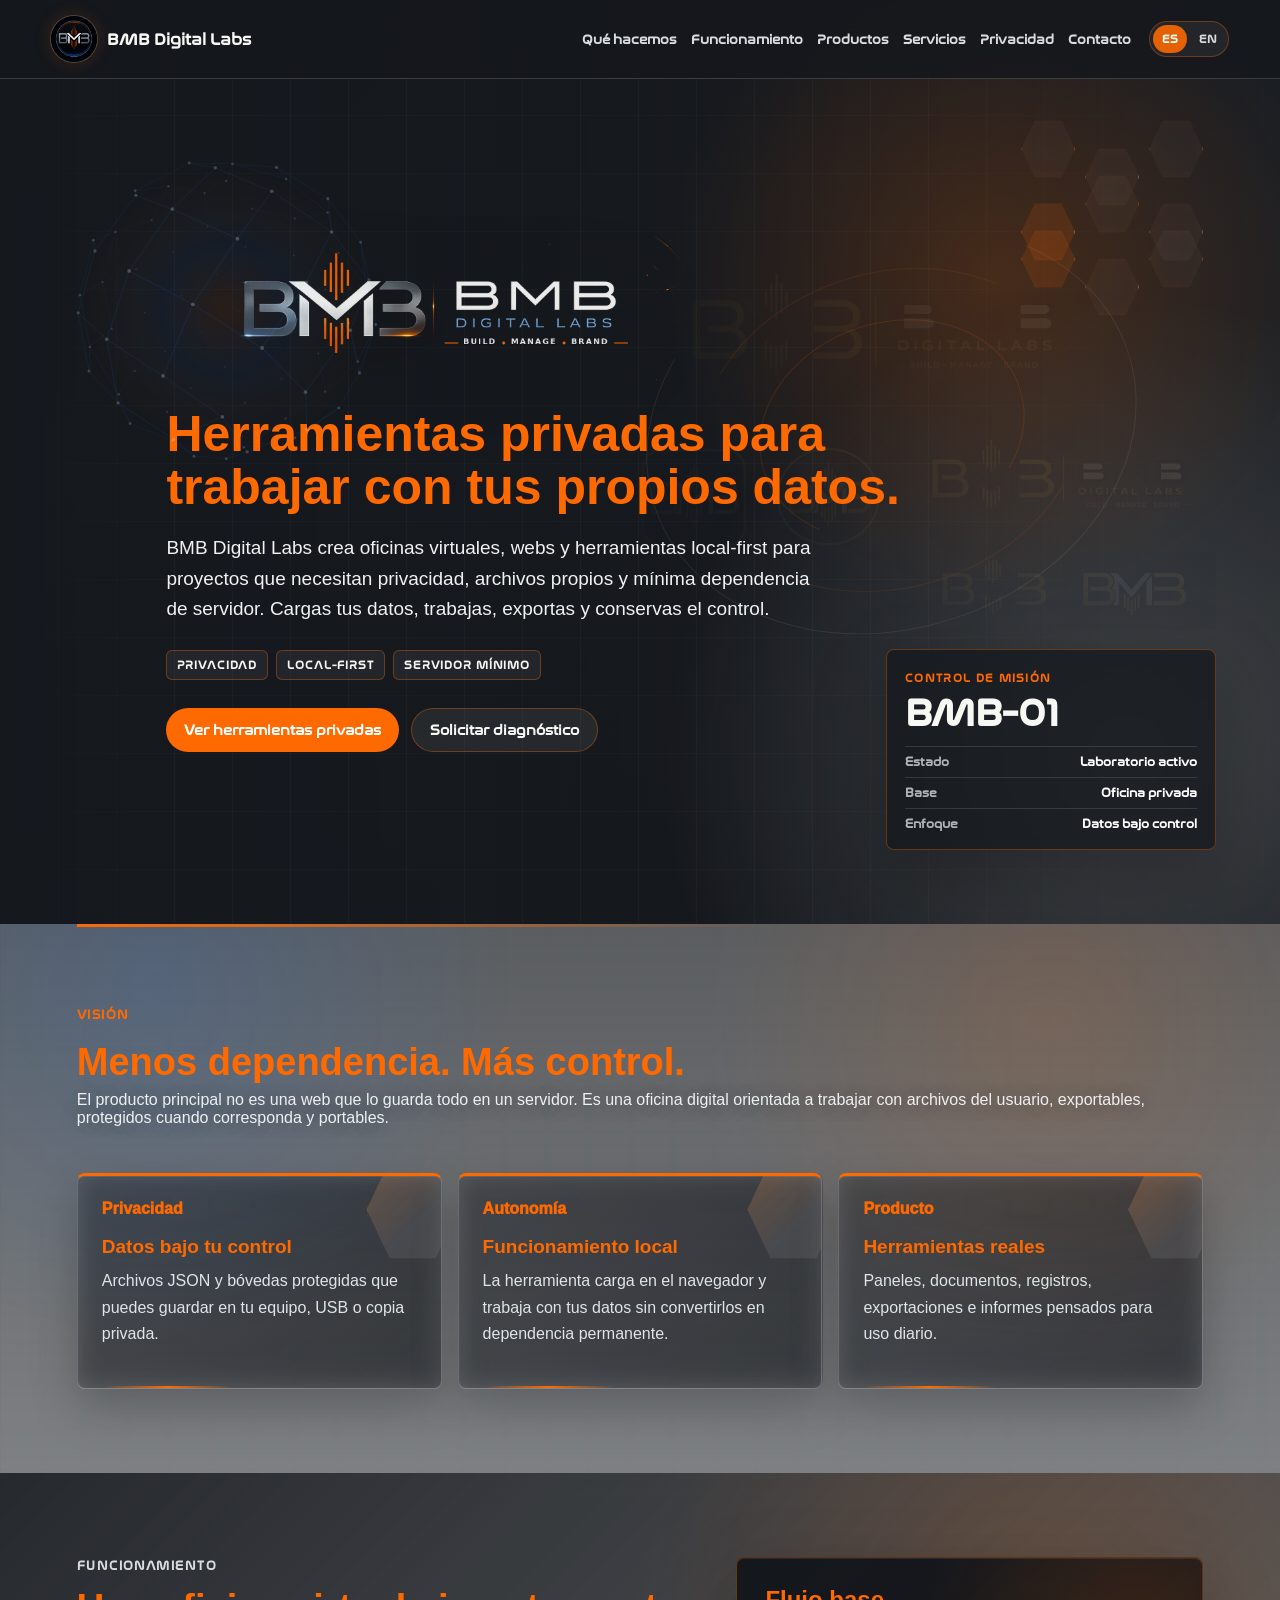
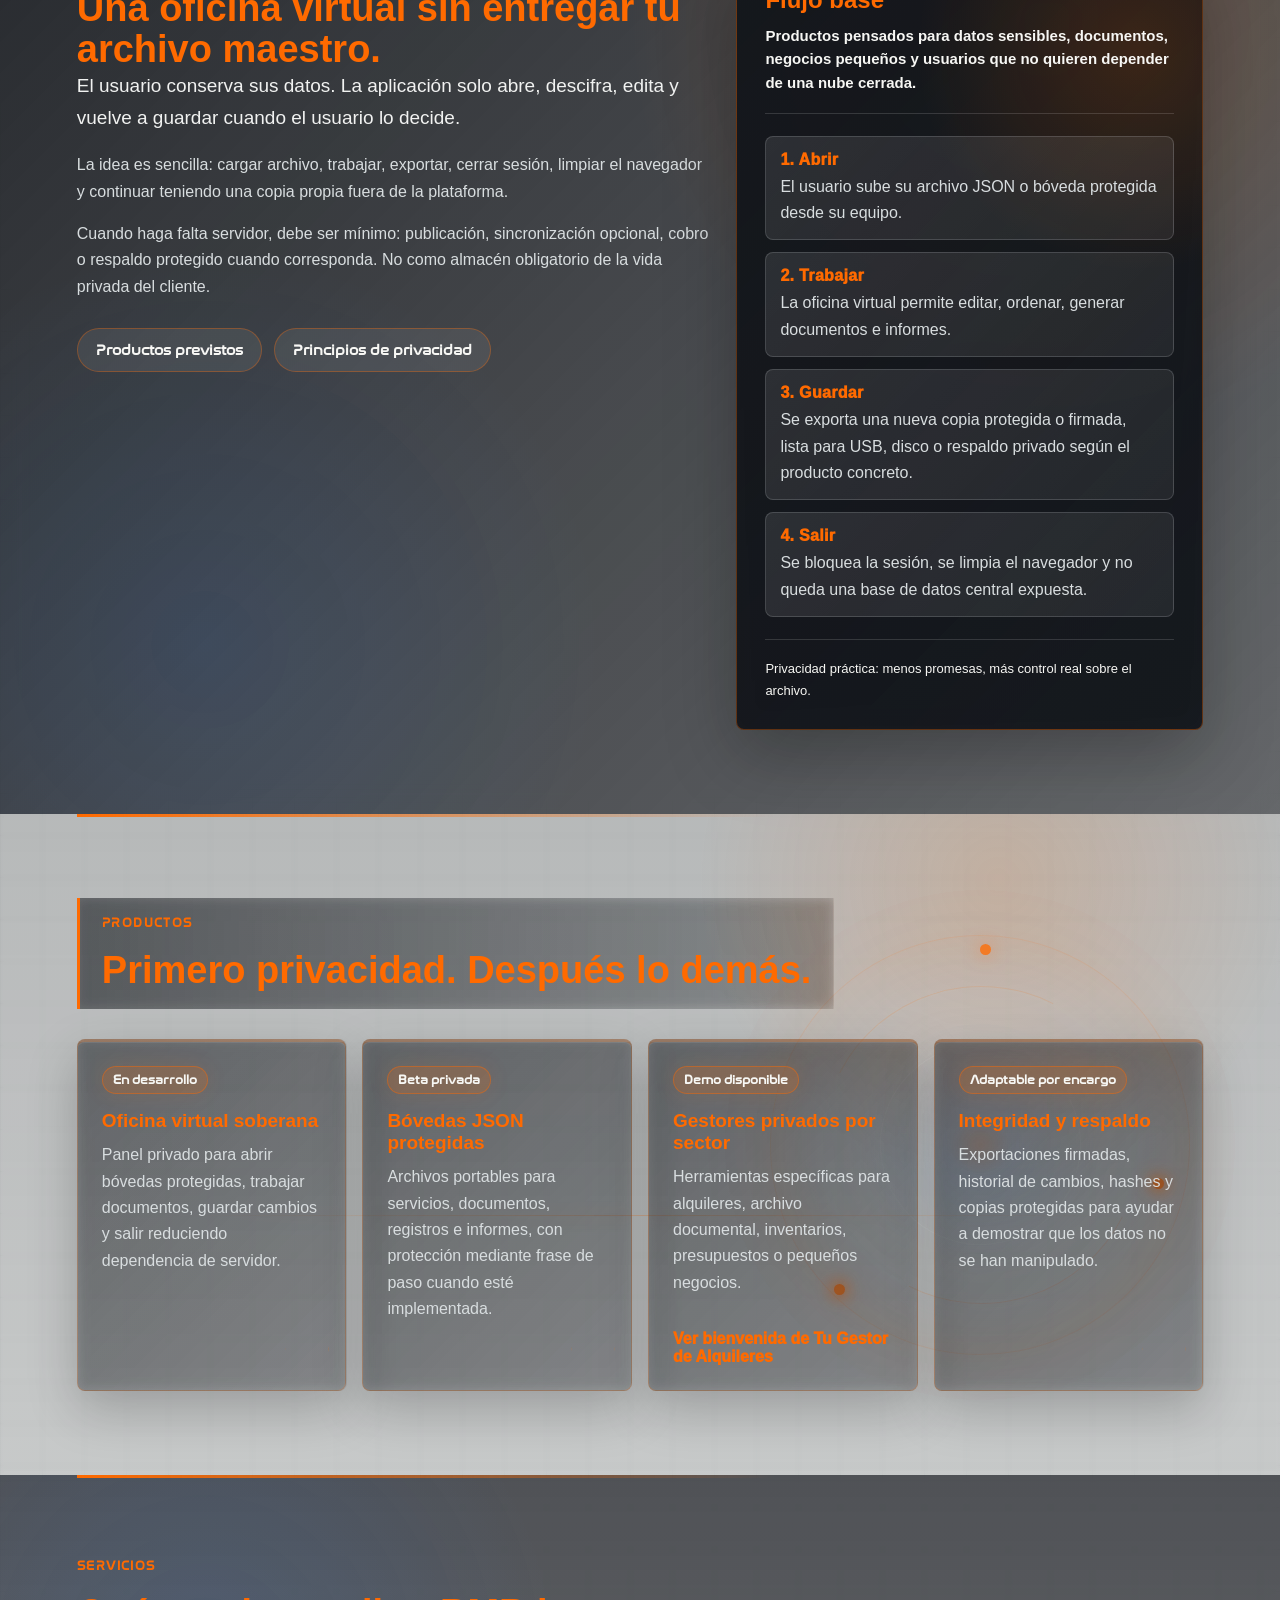
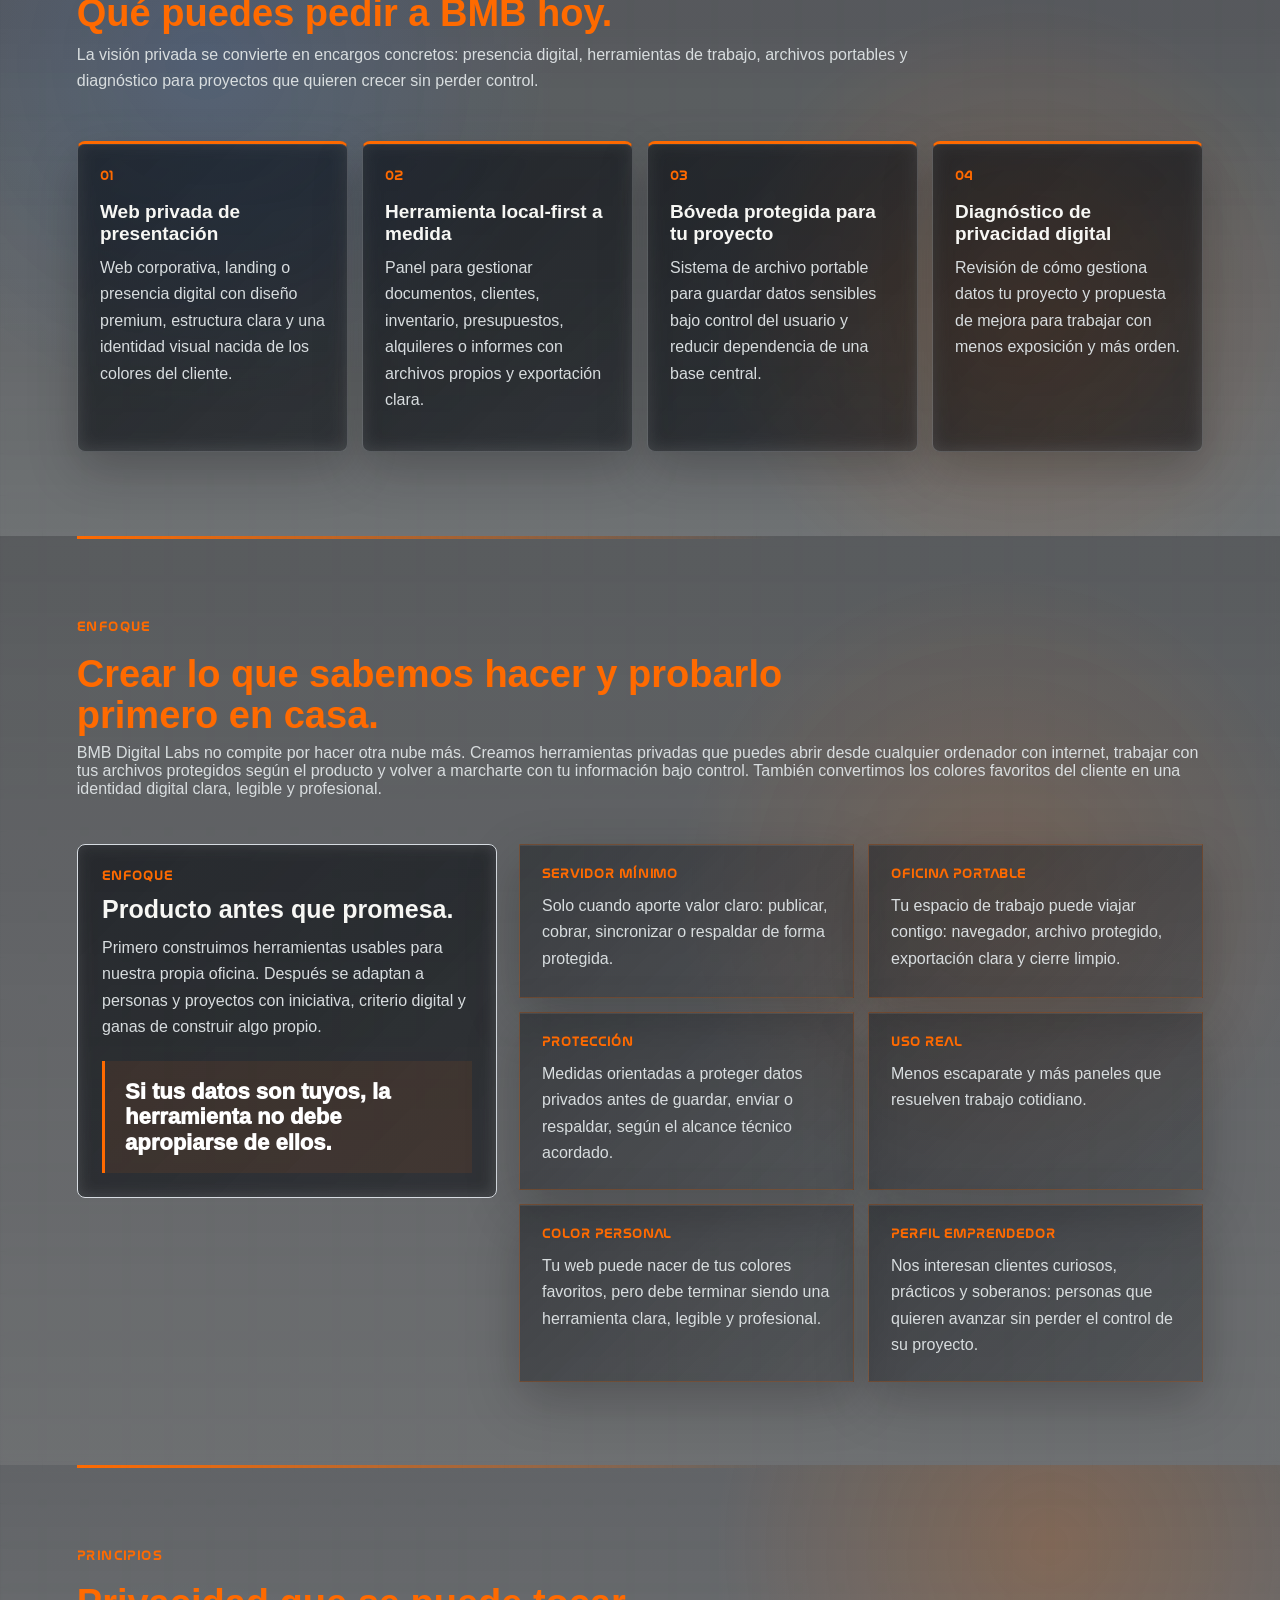
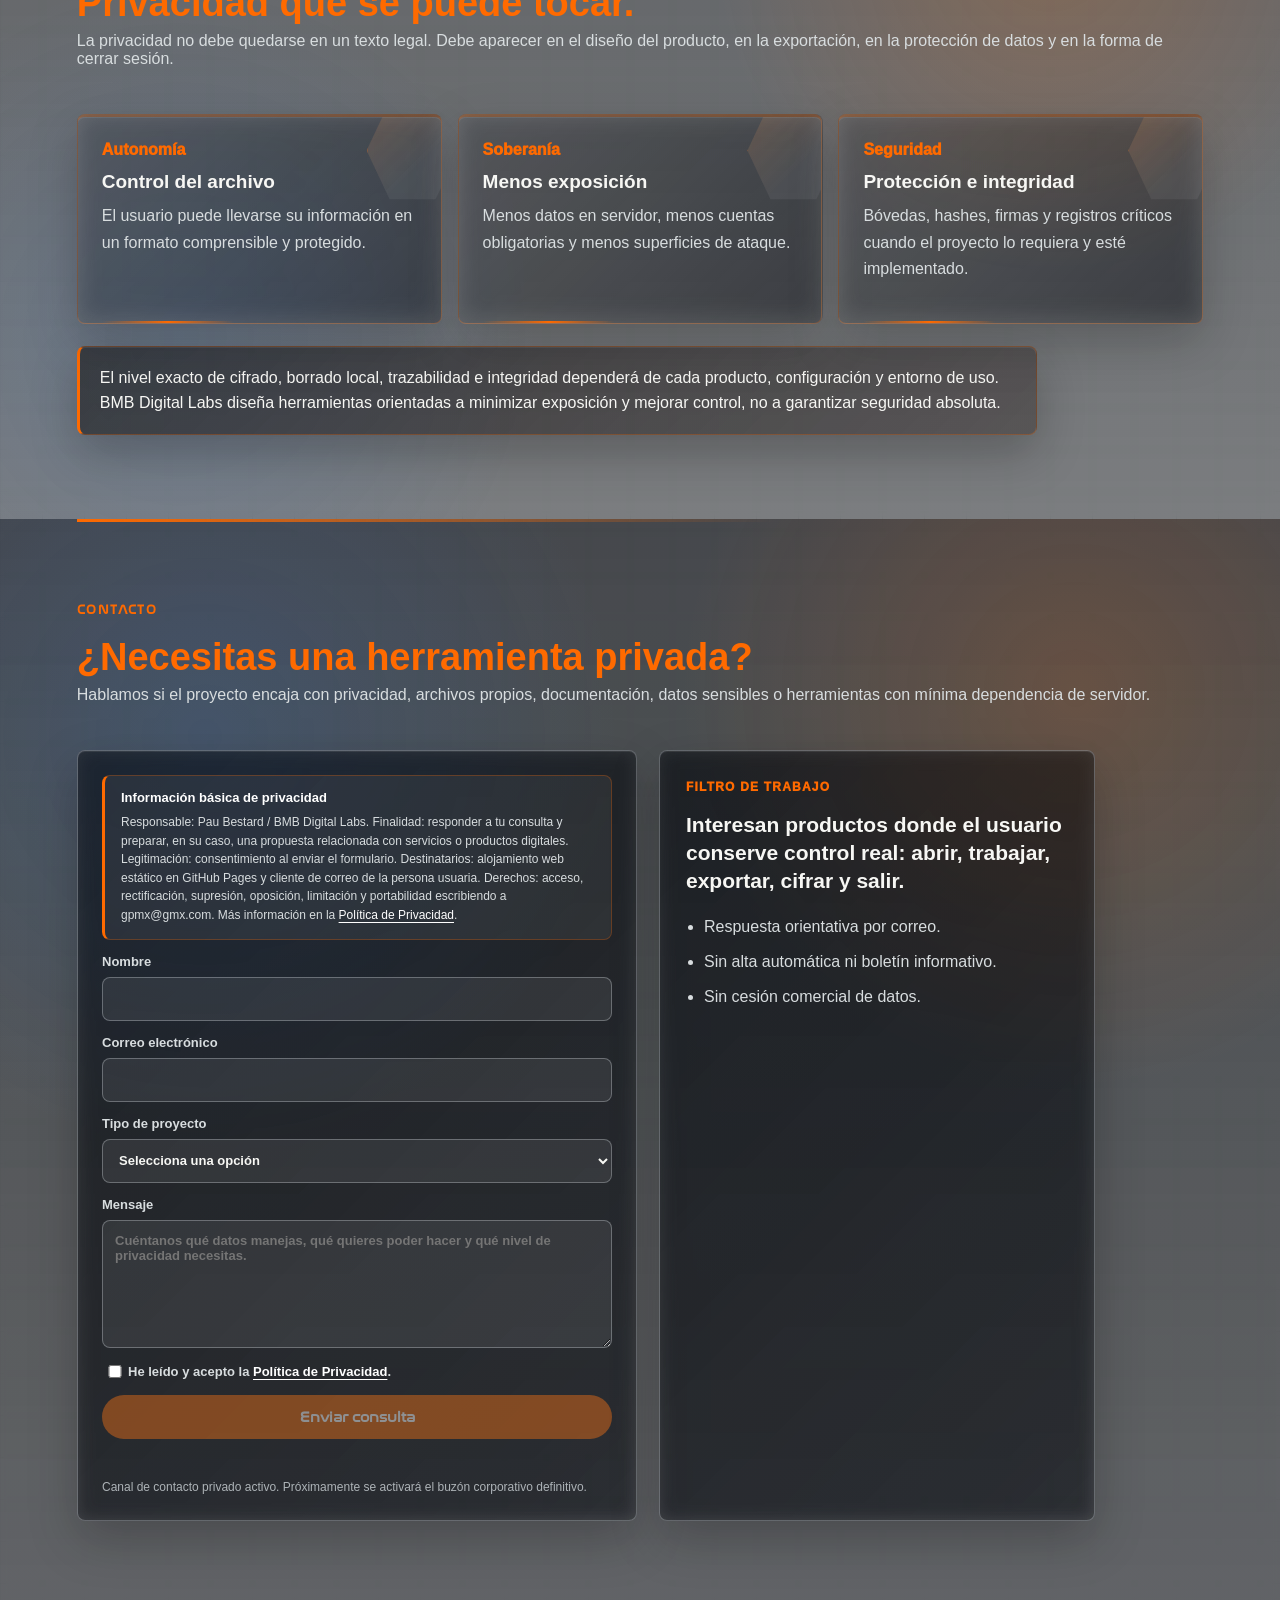
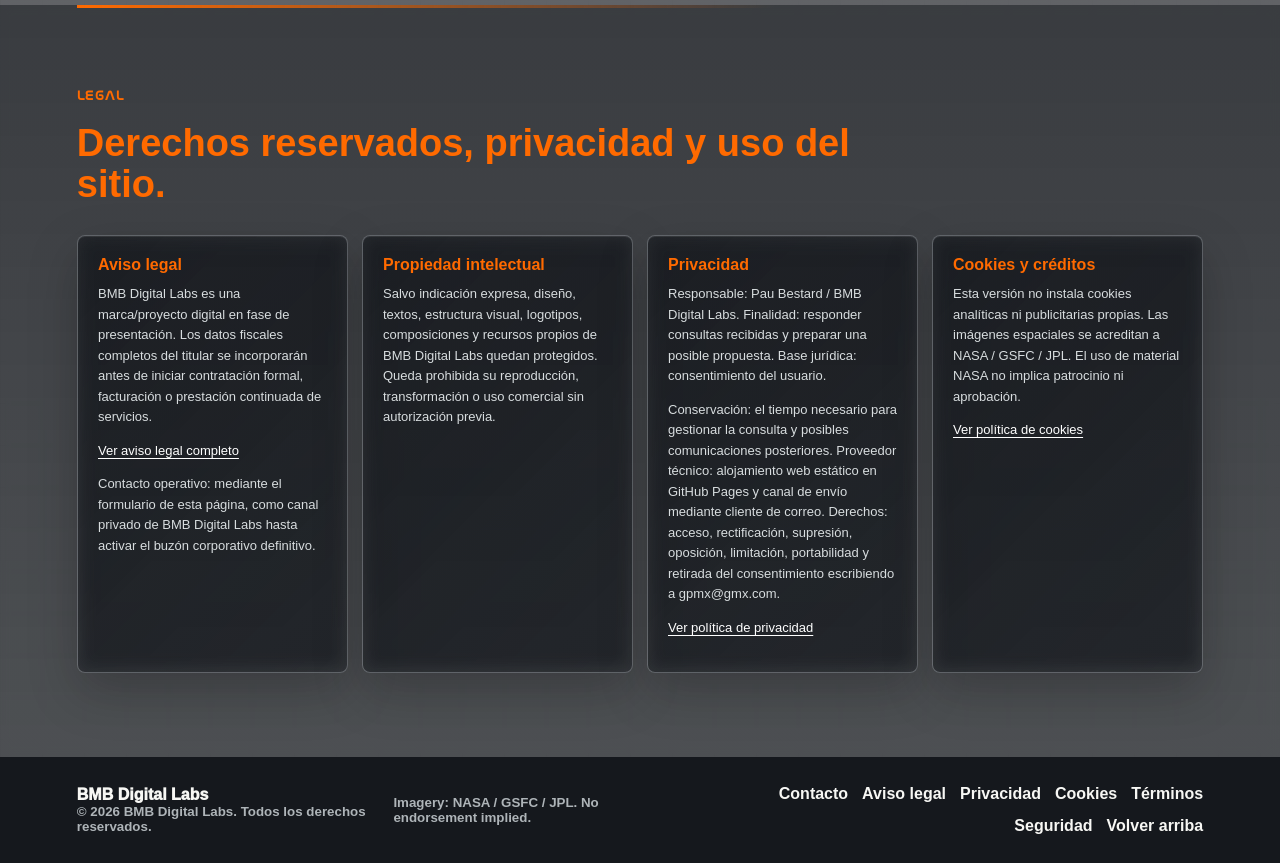
==== commit d320fb59: "Remove public legal placeholders" ====
--- a/index.html
+++ b/index.html
@@ -349,7 +349,7 @@
           <form class="contact-form" action="#" method="post" data-mail-user="Z3BteA==" data-mail-host="Z214LmNvbQ==" data-mail-encoding="b64">
             <div class="privacy-layer">
               <strong>Información básica de privacidad</strong>
-              <p>Responsable: Pau Bestard / BMB Digital Labs. Finalidad: responder a tu consulta y preparar, en su caso, una propuesta relacionada con servicios o productos digitales. Legitimación: consentimiento al enviar el formulario. Destinatarios: proveedor de alojamiento y proveedor técnico del formulario/correo, según configuración del sitio. Derechos: acceso, rectificación, supresión, oposición, limitación y portabilidad escribiendo a TODO_PRIVACIDAD_EMAIL. Más información en la <a href="./privacidad/">Política de Privacidad</a>.</p>
+              <p>Responsable: Pau Bestard / BMB Digital Labs. Finalidad: responder a tu consulta y preparar, en su caso, una propuesta relacionada con servicios o productos digitales. Legitimación: consentimiento al enviar el formulario. Destinatarios: alojamiento web estático en GitHub Pages y cliente de correo de la persona usuaria. Derechos: acceso, rectificación, supresión, oposición, limitación y portabilidad escribiendo a gpmx@gmx.com. Más información en la <a href="./privacidad/">Política de Privacidad</a>.</p>
             </div>
             <label class="hp-field" aria-hidden="true">
               Empresa
@@ -420,7 +420,7 @@
           <article>
             <h3>Privacidad</h3>
             <p>Responsable: Pau Bestard / BMB Digital Labs. Finalidad: responder consultas recibidas y preparar una posible propuesta. Base jurídica: consentimiento del usuario.</p>
-            <p>Conservación: el tiempo necesario para gestionar la consulta y posibles comunicaciones posteriores. Proveedor técnico: alojamiento web y canal de envío según configuración del sitio. Derechos: acceso, rectificación, supresión, oposición, limitación, portabilidad y retirada del consentimiento escribiendo a TODO_PRIVACIDAD_EMAIL.</p>
+            <p>Conservación: el tiempo necesario para gestionar la consulta y posibles comunicaciones posteriores. Proveedor técnico: alojamiento web estático en GitHub Pages y canal de envío mediante cliente de correo. Derechos: acceso, rectificación, supresión, oposición, limitación, portabilidad y retirada del consentimiento escribiendo a gpmx@gmx.com.</p>
             <p><a href="./privacidad/">Ver política de privacidad</a></p>
           </article>
           <article>
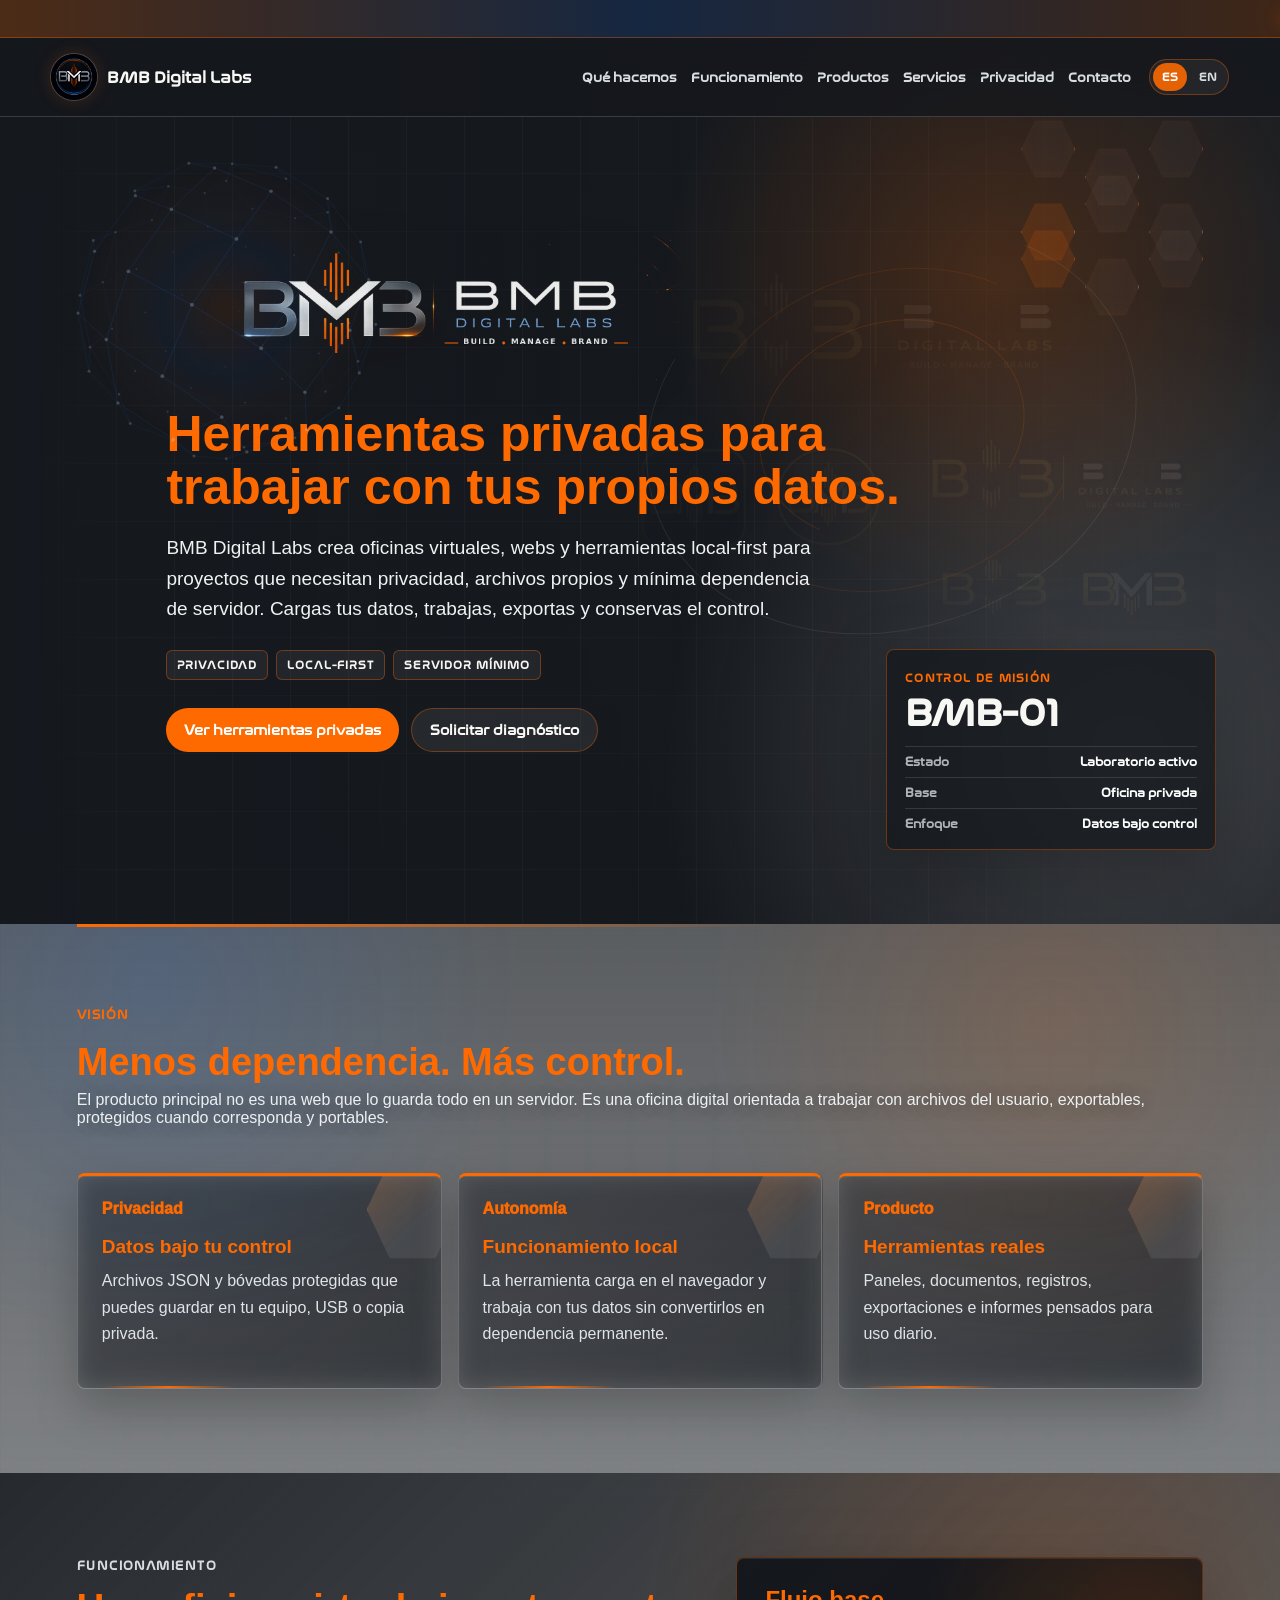
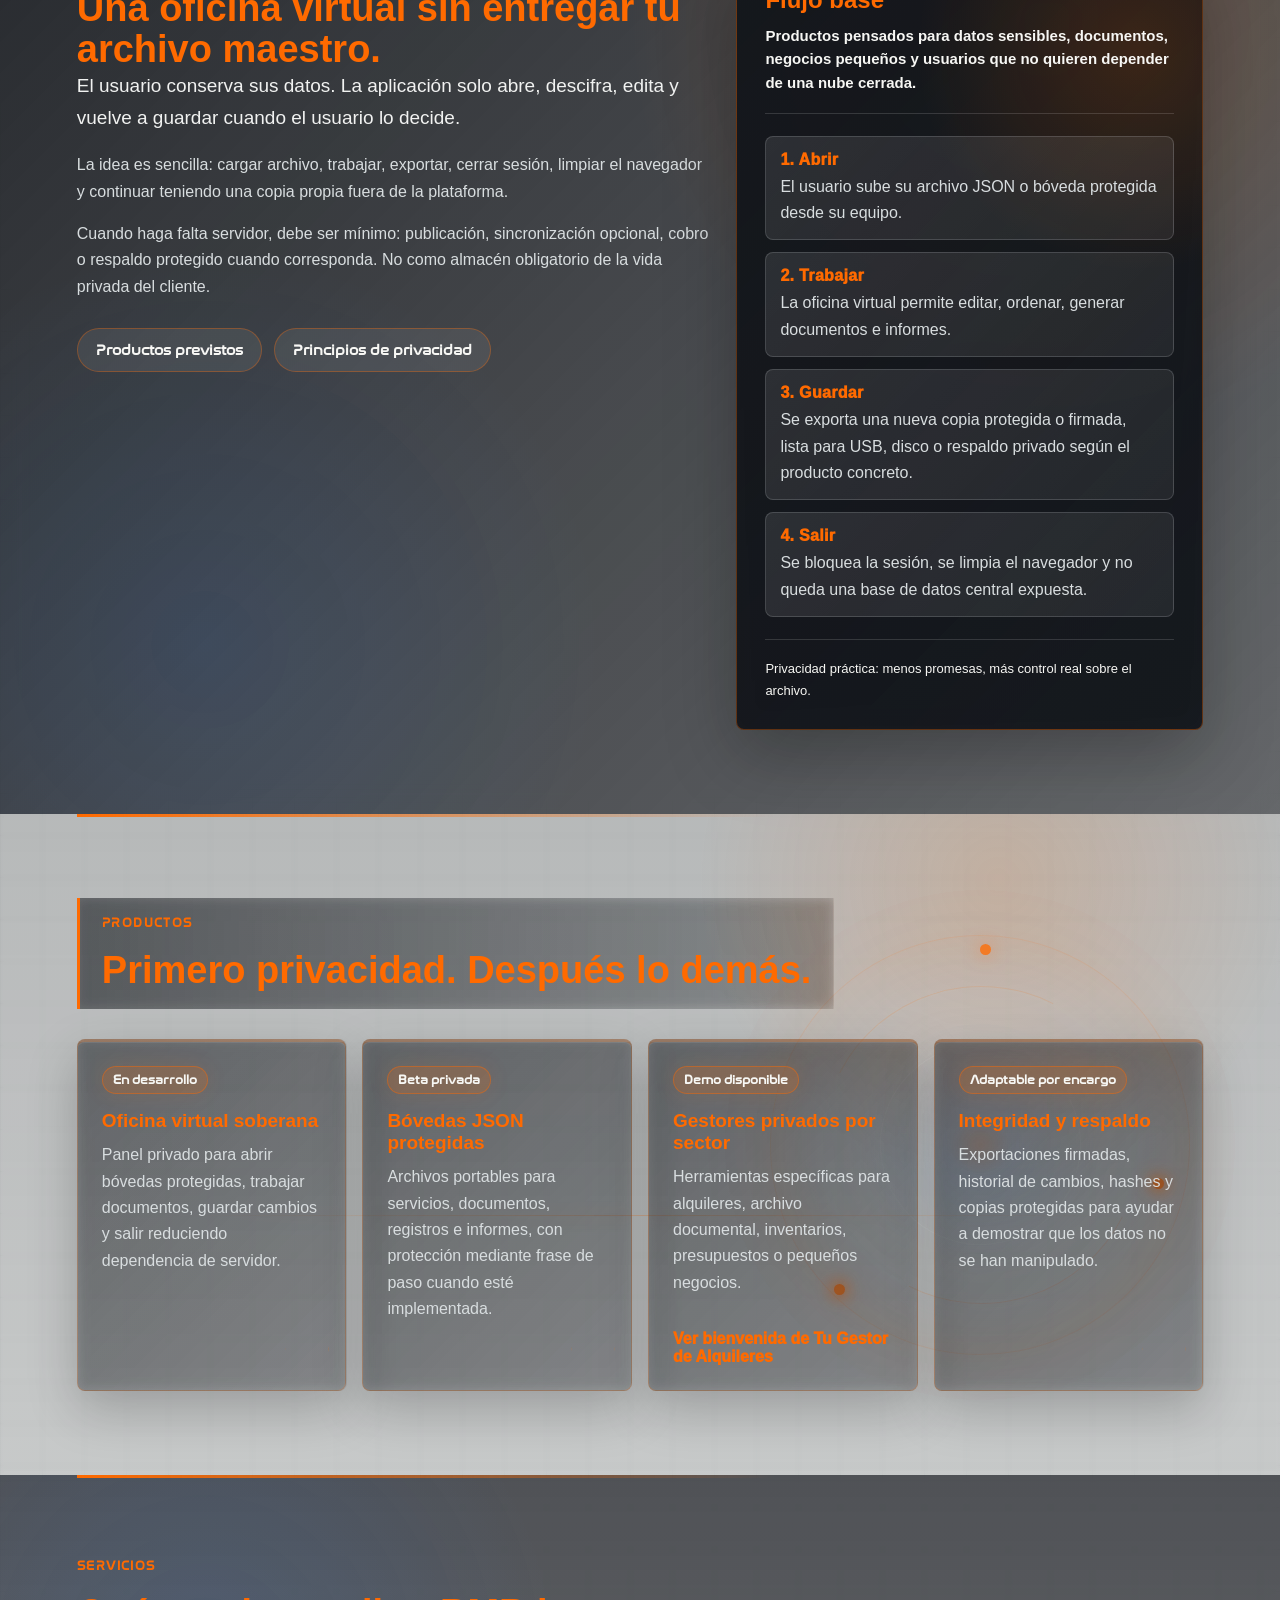
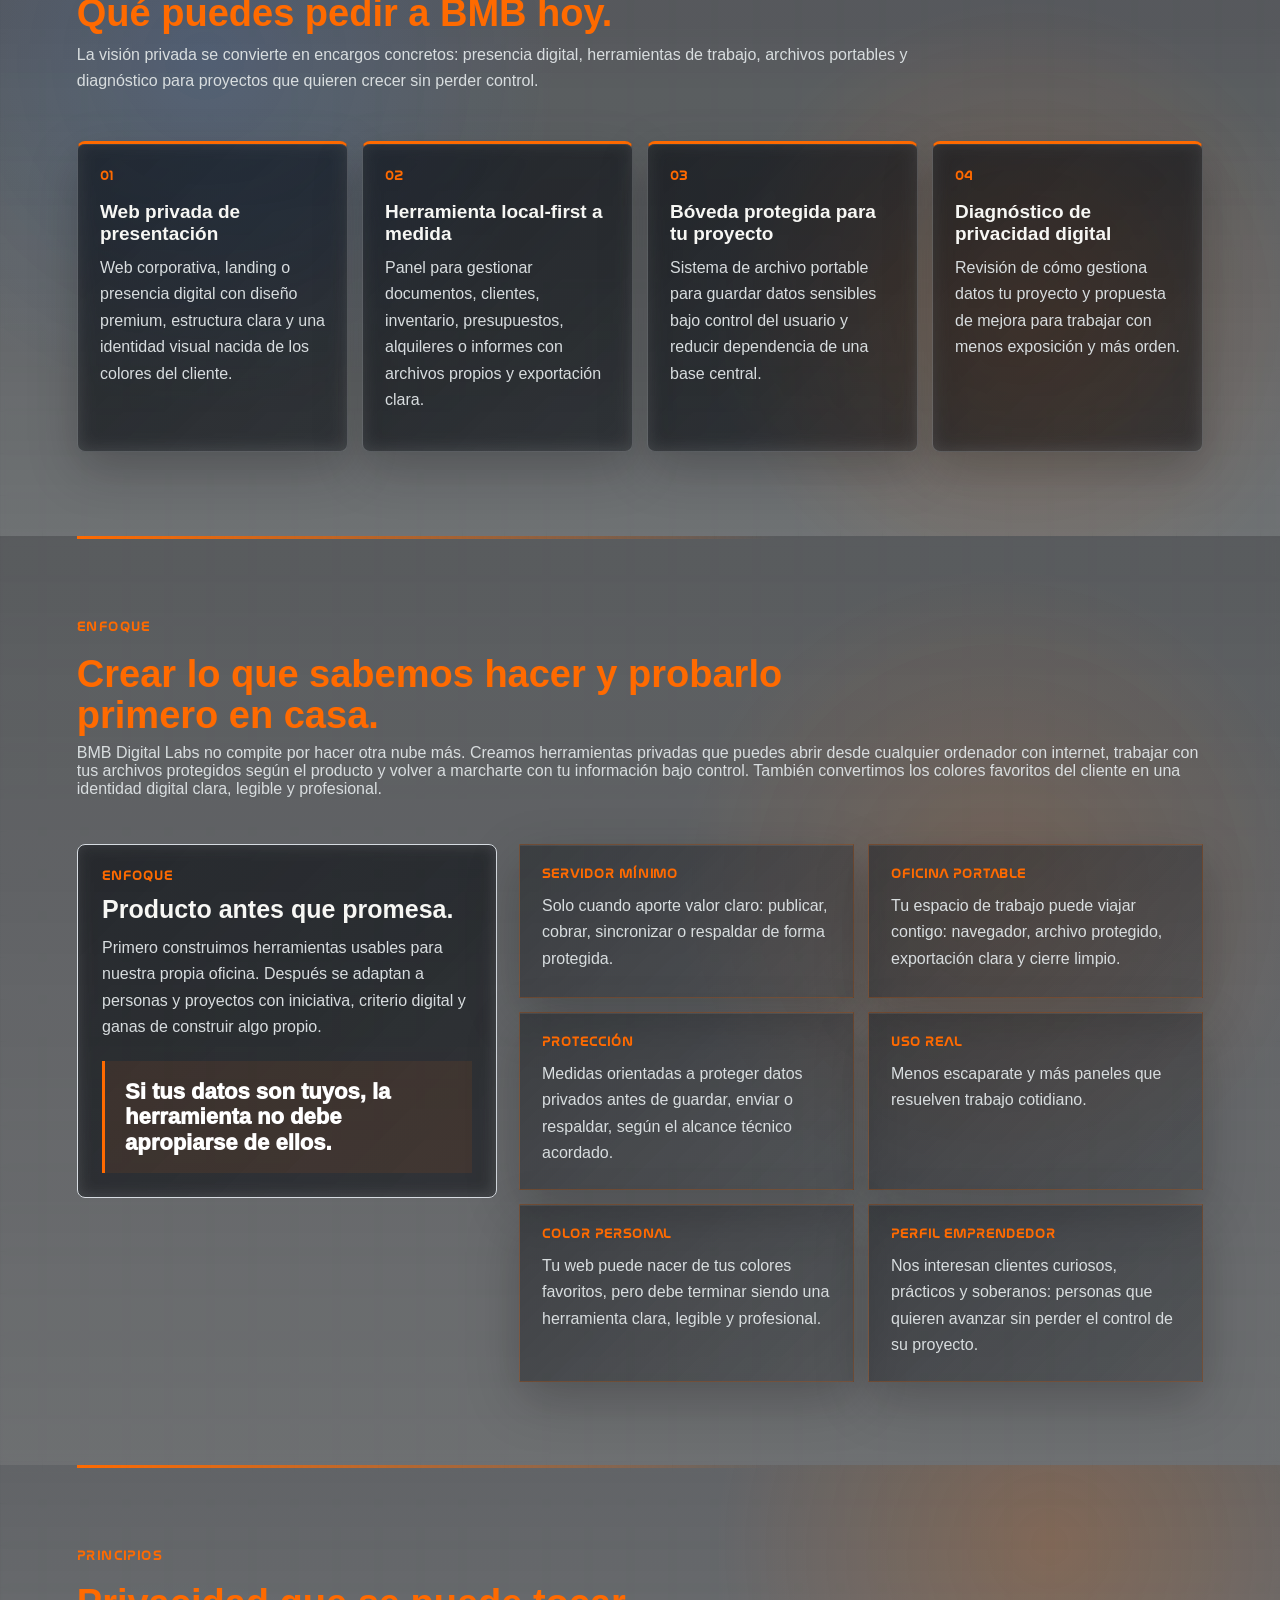
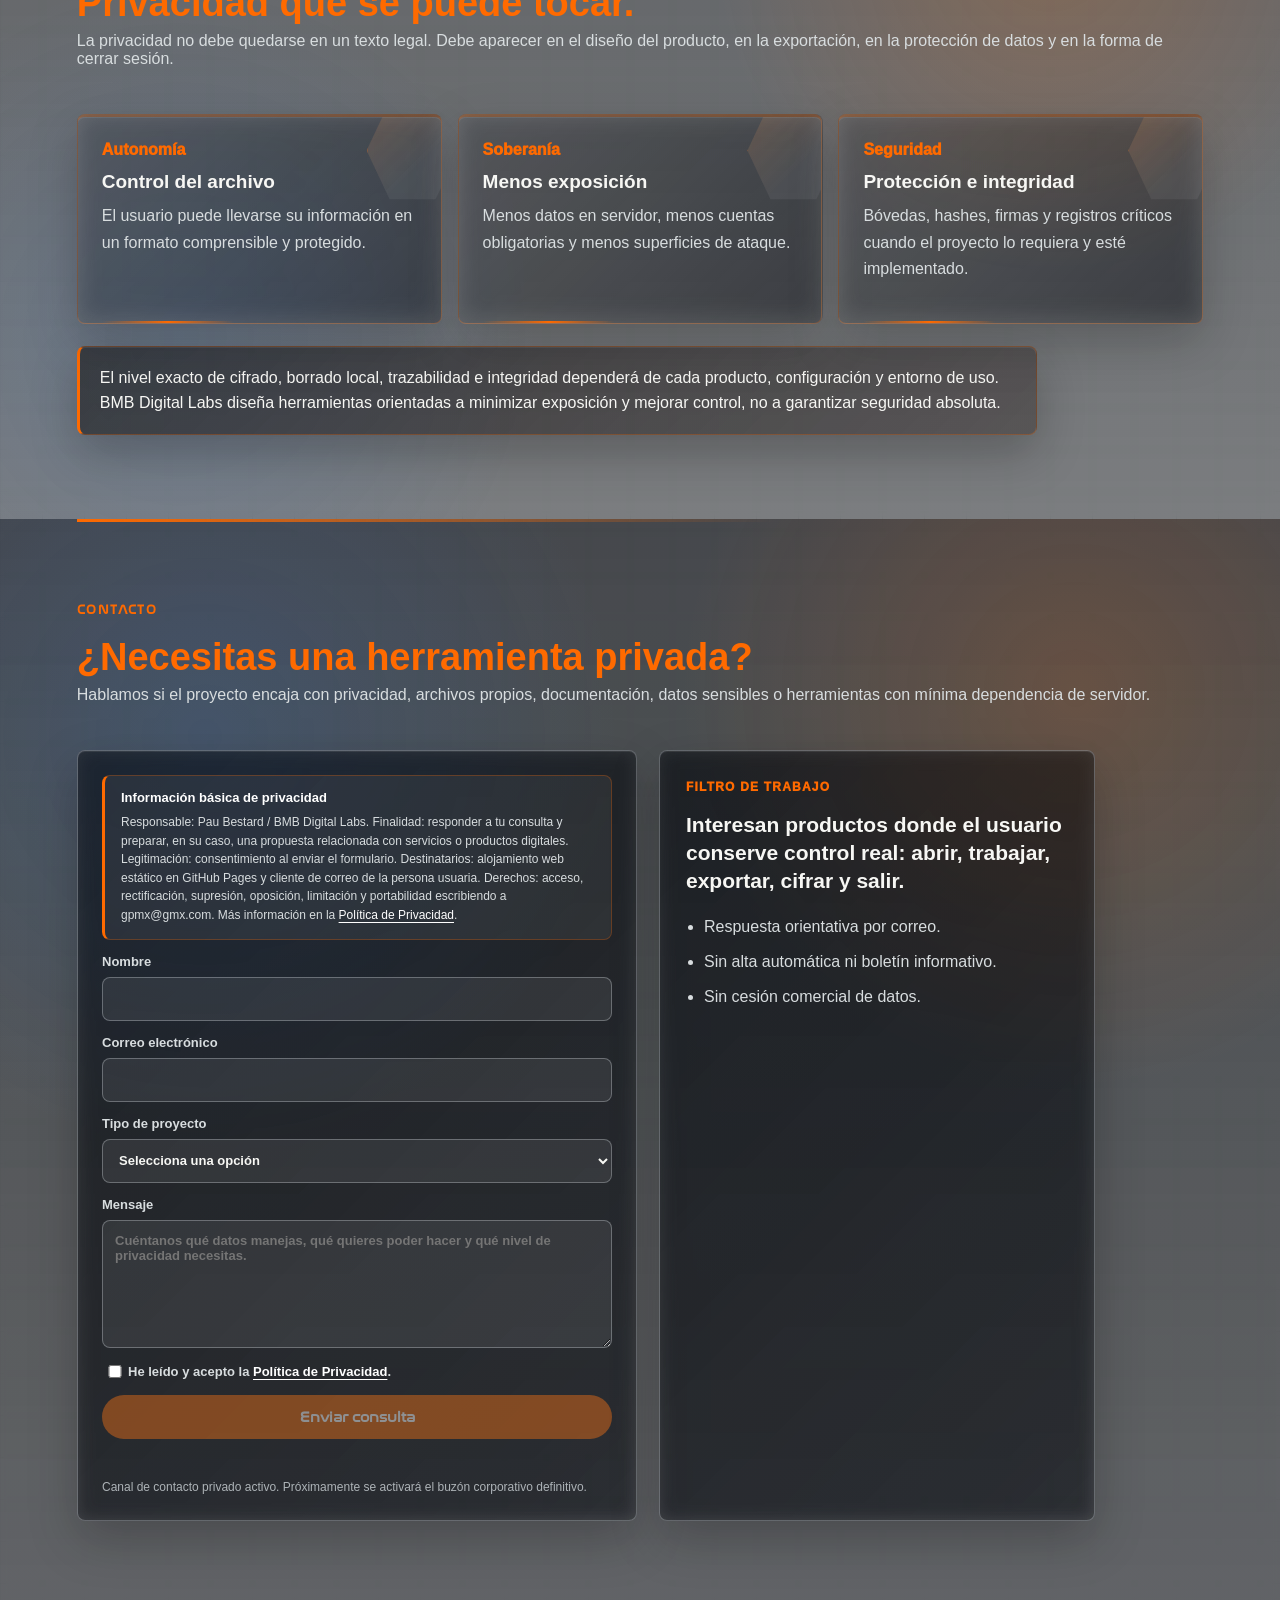
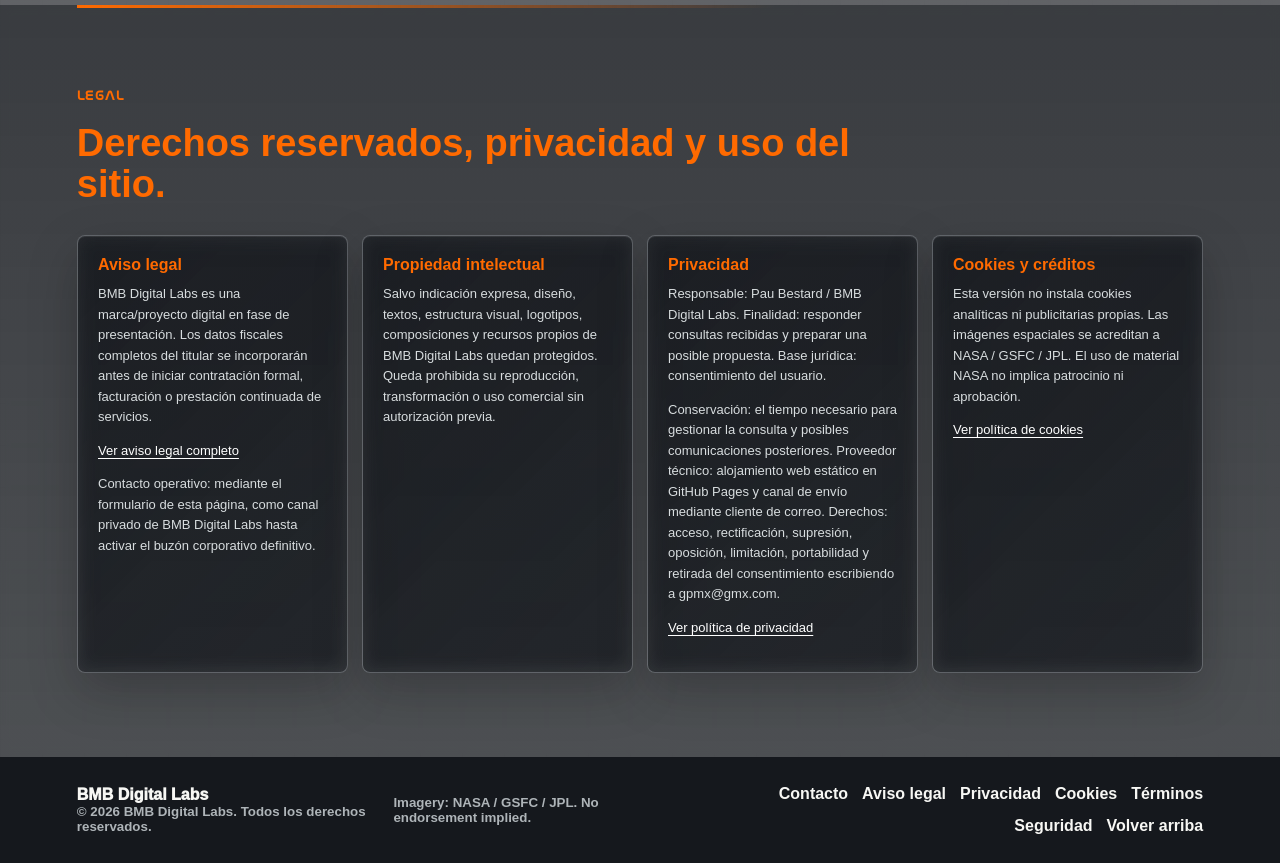
==== commit ed8425c3: "Add prelaunch announcement marquee" ====
--- a/index.html
+++ b/index.html
@@ -37,6 +37,13 @@
     </script>
   </head>
   <body>
+    <div class="site-announcement" role="status" aria-label="Estado del proyecto">
+      <div class="announcement-track">
+        <span>BMB Digital Labs está en versión de pruebas: exploramos nuevas ideas para ordenar mejor el trabajo administrativo digital.</span>
+        <span>Estamos construyendo herramientas prudentes para dar mejor servicio a personas, proyectos y pequeños negocios.</span>
+        <span>Prelanzamiento activo: privacidad por diseño, menos ruido operativo y más control sobre documentos, datos y procesos.</span>
+      </div>
+    </div>
     <div class="cosmic-backdrop" aria-hidden="true">
       <div class="cosmic-stars"></div>
       <canvas class="network-canvas"></canvas>
--- a/src/styles.css
+++ b/src/styles.css
@@ -8,6 +8,7 @@
 
 :root {
   color-scheme: light;
+  --announcement-height: 38px;
   --font-body: Inter, "Segoe UI", Arial, sans-serif;
   --font-mission: "BMB Mission", Inter, "Segoe UI", Arial, sans-serif;
   --ink: #171a1f;
@@ -59,6 +60,55 @@
   outline-offset: 4px;
 }
 
+.site-announcement {
+  position: fixed;
+  top: 0;
+  right: 0;
+  left: 0;
+  z-index: 30;
+  height: var(--announcement-height);
+  overflow: hidden;
+  display: flex;
+  align-items: center;
+  color: #ffffff;
+  border-bottom: 1px solid rgba(255, 106, 0, 0.34);
+  background:
+    linear-gradient(90deg, rgba(255, 106, 0, 0.24), rgba(29, 124, 255, 0.16), rgba(255, 106, 0, 0.18)),
+    rgba(21, 24, 29, 0.94);
+  backdrop-filter: blur(14px);
+}
+
+.announcement-track {
+  display: inline-flex;
+  align-items: center;
+  gap: 42px;
+  width: max-content;
+  min-width: 100%;
+  padding-left: 100%;
+  animation: announcement-marquee 34s linear infinite;
+  white-space: nowrap;
+}
+
+.announcement-track span {
+  position: relative;
+  display: inline-flex;
+  align-items: center;
+  color: #f7f7f4;
+  font-family: var(--font-mission);
+  font-size: 12px;
+  font-weight: 900;
+}
+
+.announcement-track span::before {
+  content: "";
+  width: 7px;
+  height: 7px;
+  margin-right: 10px;
+  border-radius: 50%;
+  background: var(--signal);
+  box-shadow: 0 0 16px rgba(255, 106, 0, 0.7);
+}
+
 .cosmic-backdrop {
   position: fixed;
   inset: 0;
@@ -170,7 +220,7 @@
 
 .site-header {
   position: fixed;
-  top: 0;
+  top: var(--announcement-height);
   right: 0;
   left: 0;
   z-index: 20;
@@ -1998,6 +2048,19 @@
 }
 
 @media (max-width: 620px) {
+  :root {
+    --announcement-height: 42px;
+  }
+
+  .announcement-track {
+    gap: 30px;
+    animation-duration: 30s;
+  }
+
+  .announcement-track span {
+    font-size: 11px;
+  }
+
   .hero {
     min-height: 860px;
   }
@@ -2149,6 +2212,16 @@
   }
 }
 
+@keyframes announcement-marquee {
+  0% {
+    transform: translateX(0);
+  }
+
+  100% {
+    transform: translateX(-100%);
+  }
+}
+
 @media (prefers-reduced-motion: reduce) {
   *,
   *::before,
@@ -2156,6 +2229,17 @@
     animation-duration: 0.001ms !important;
     animation-iteration-count: 1 !important;
     scroll-behavior: auto !important;
+  }
+
+  .announcement-track {
+    width: 100%;
+    padding: 0 16px;
+    animation: none !important;
+    white-space: normal;
+  }
+
+  .announcement-track span:not(:first-child) {
+    display: none;
   }
 
   .principle-grid article:hover,
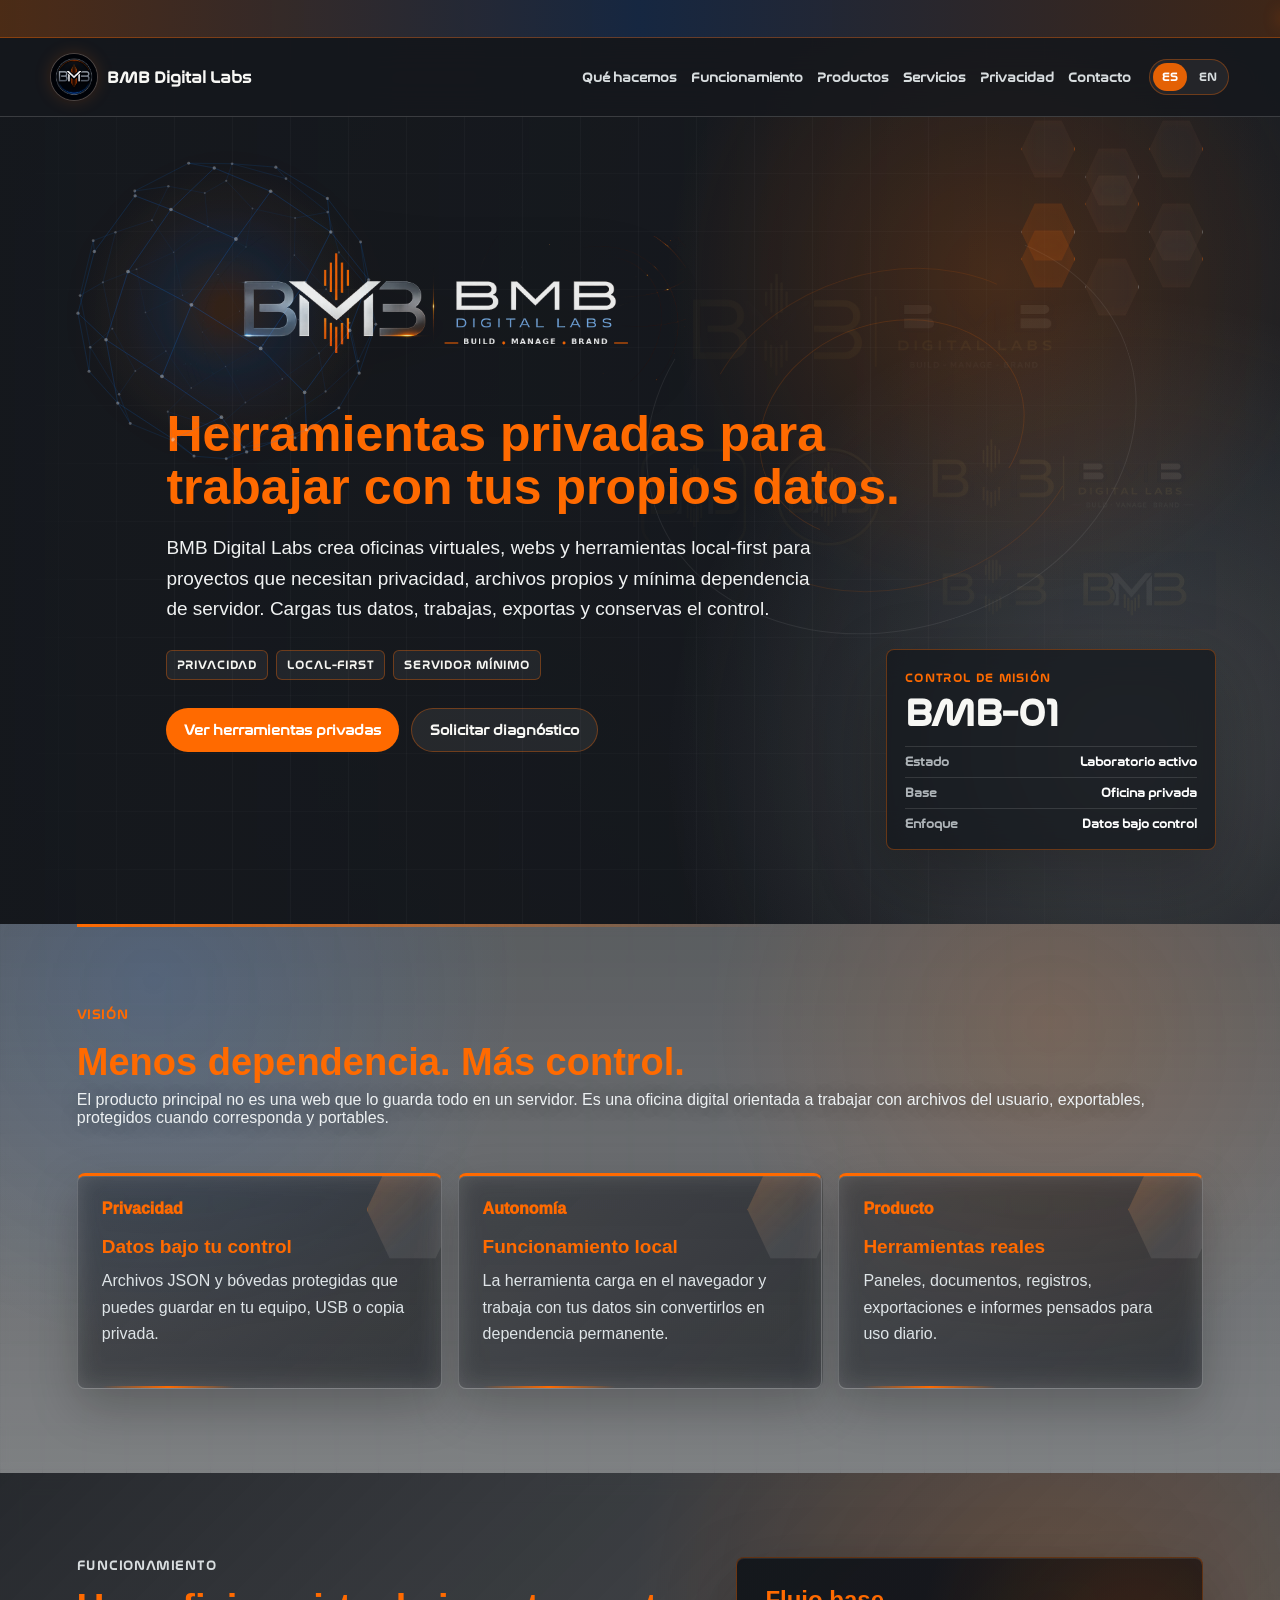
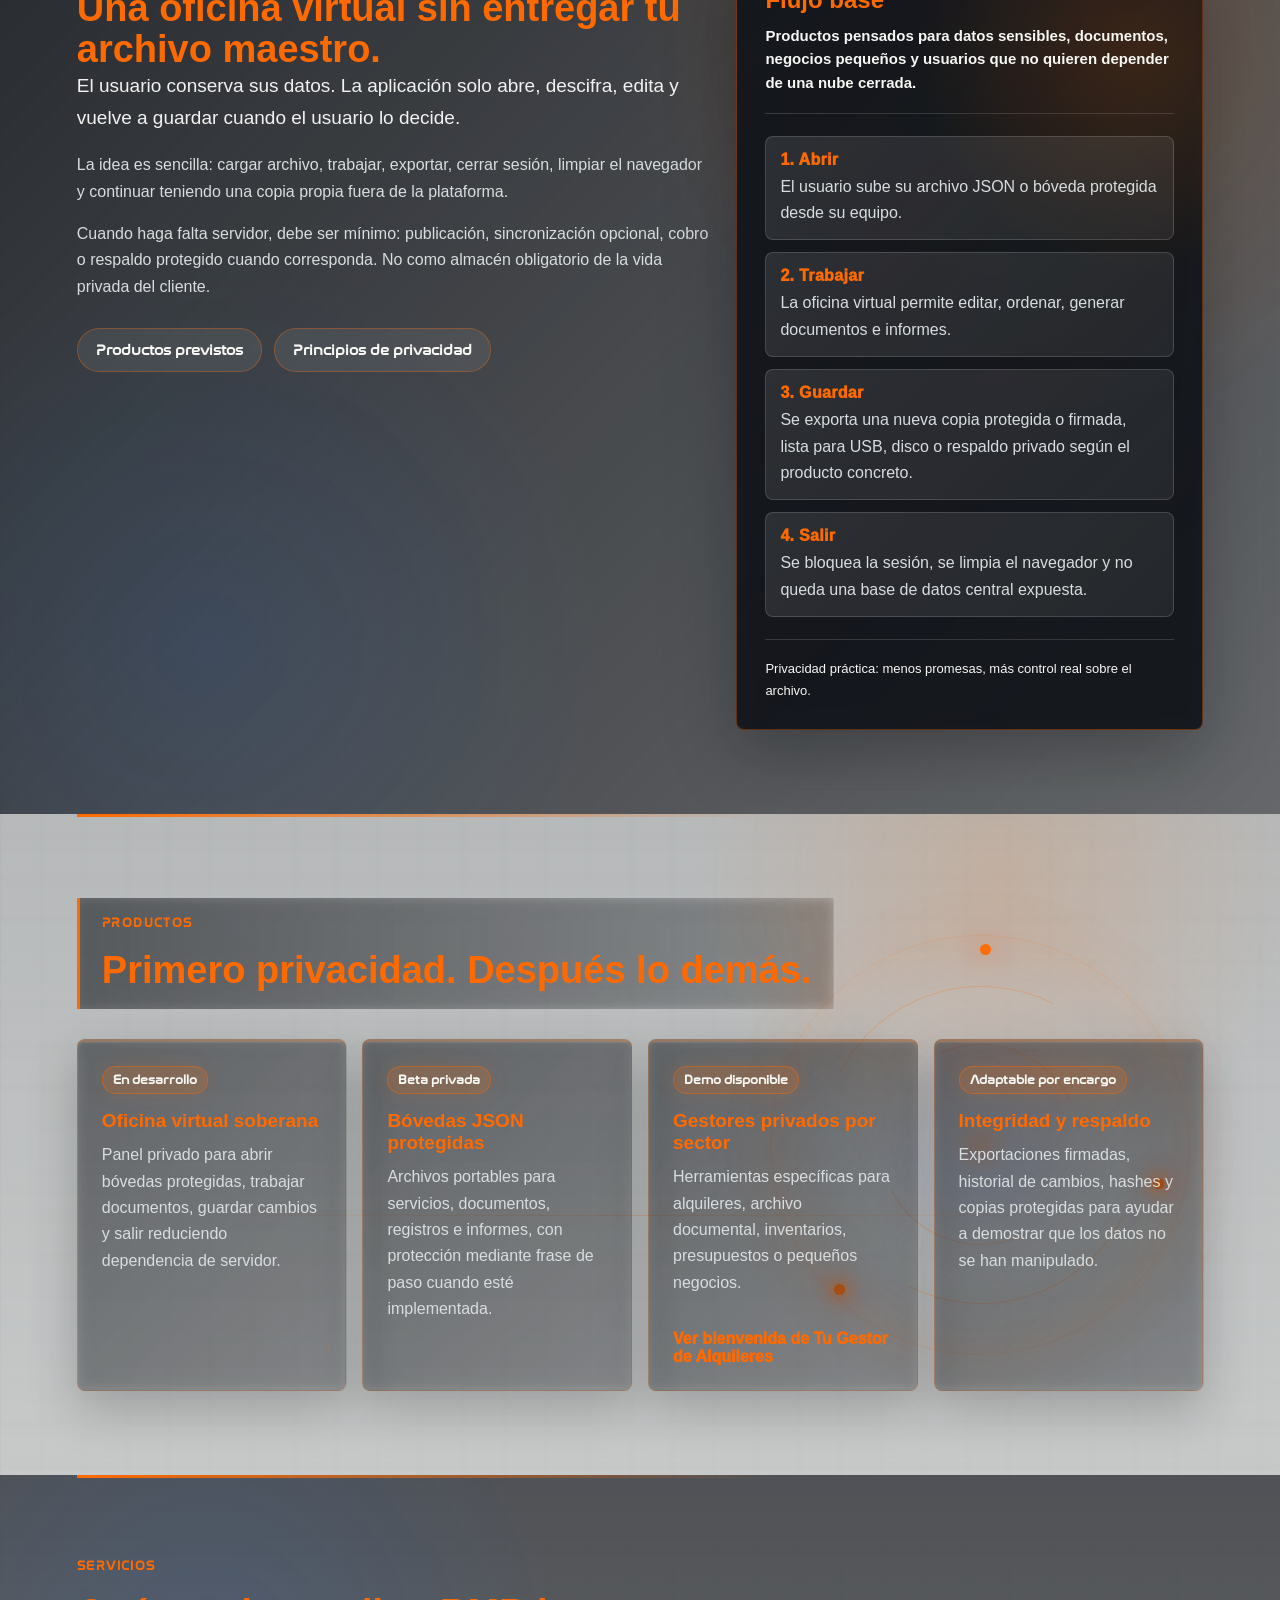
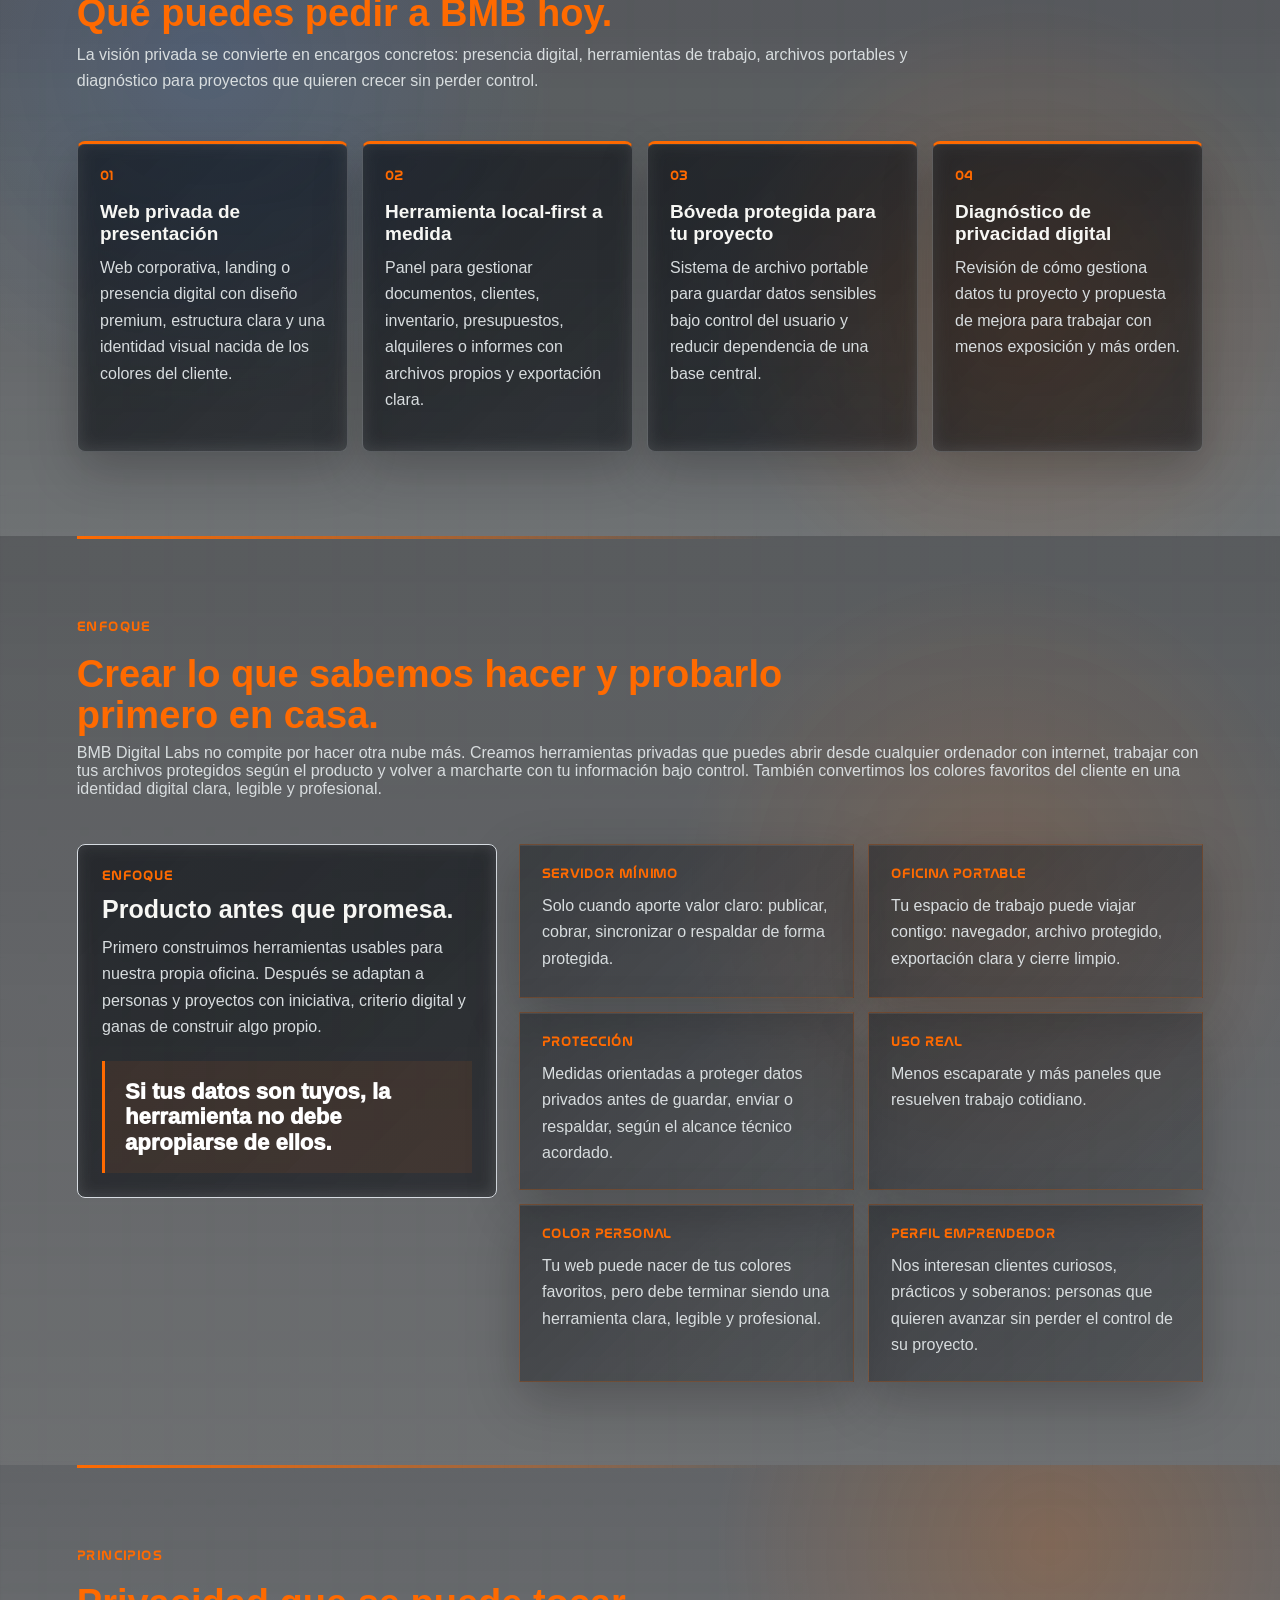
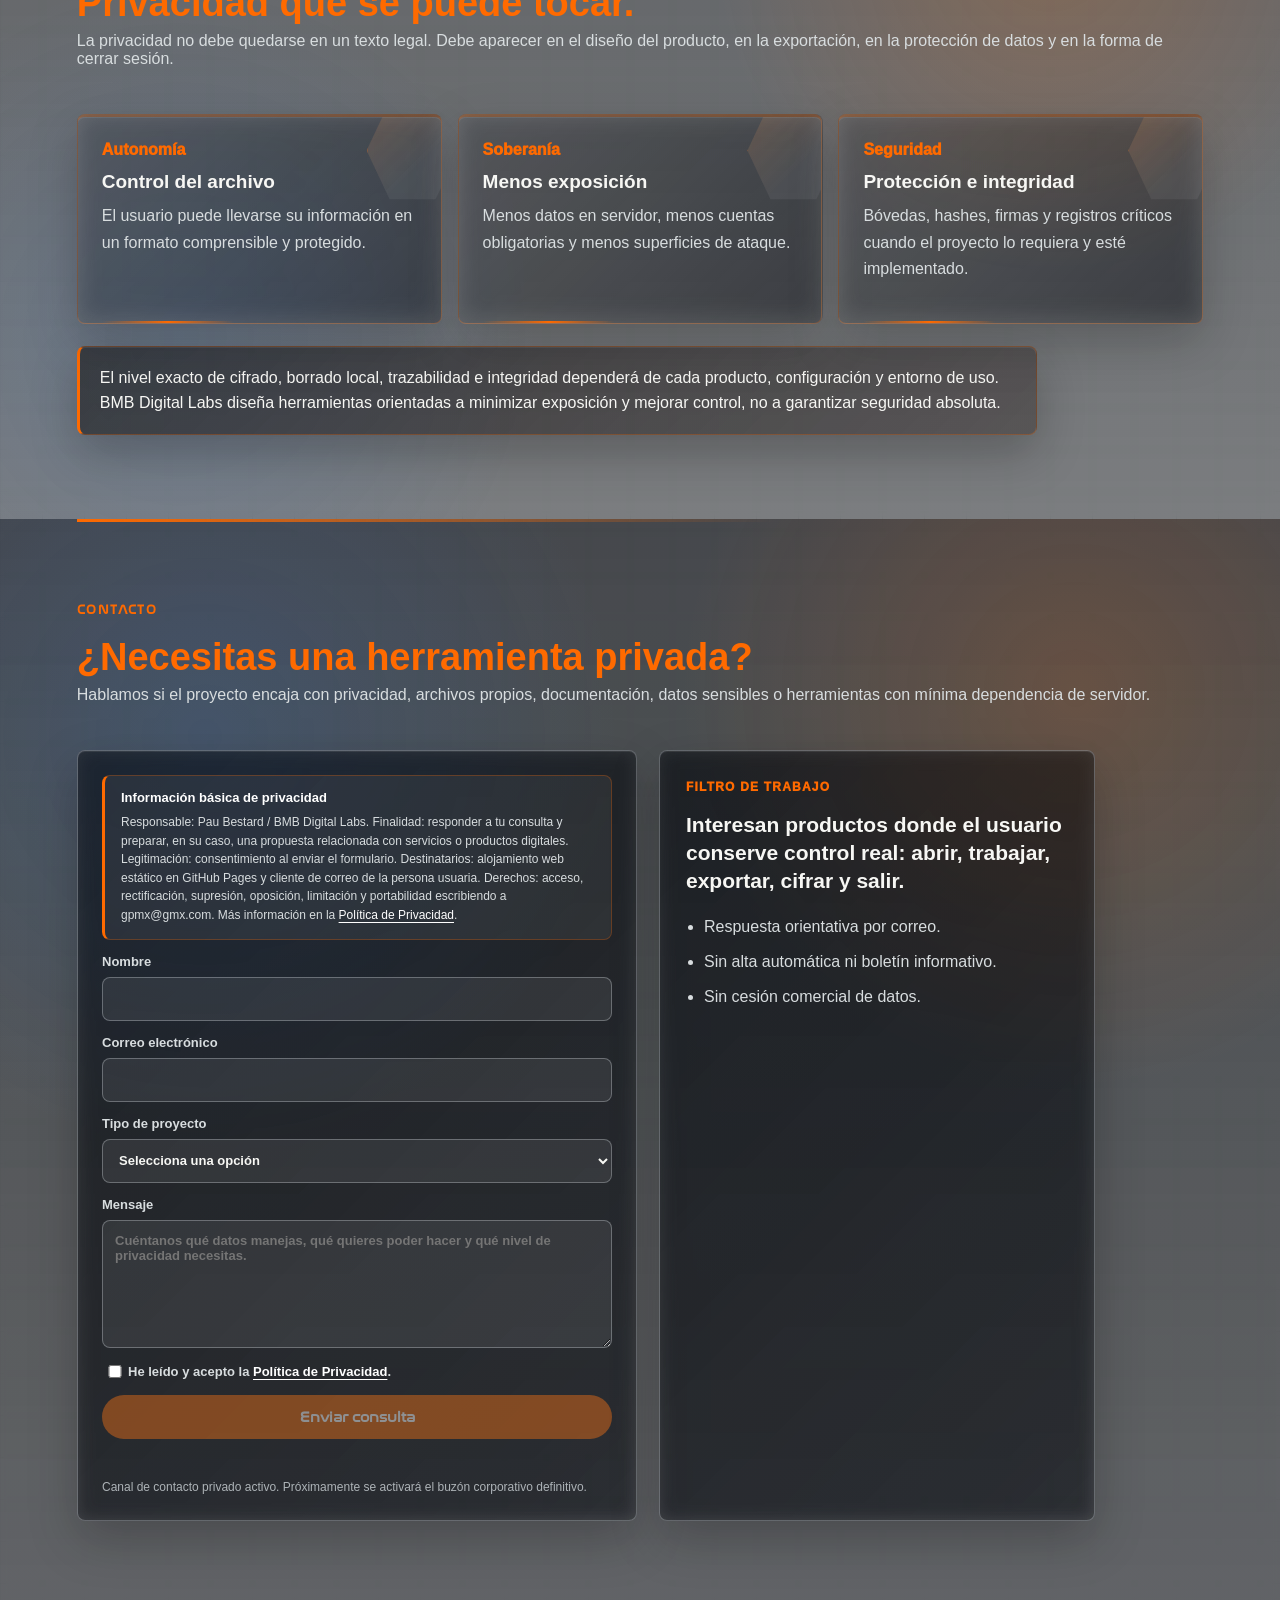
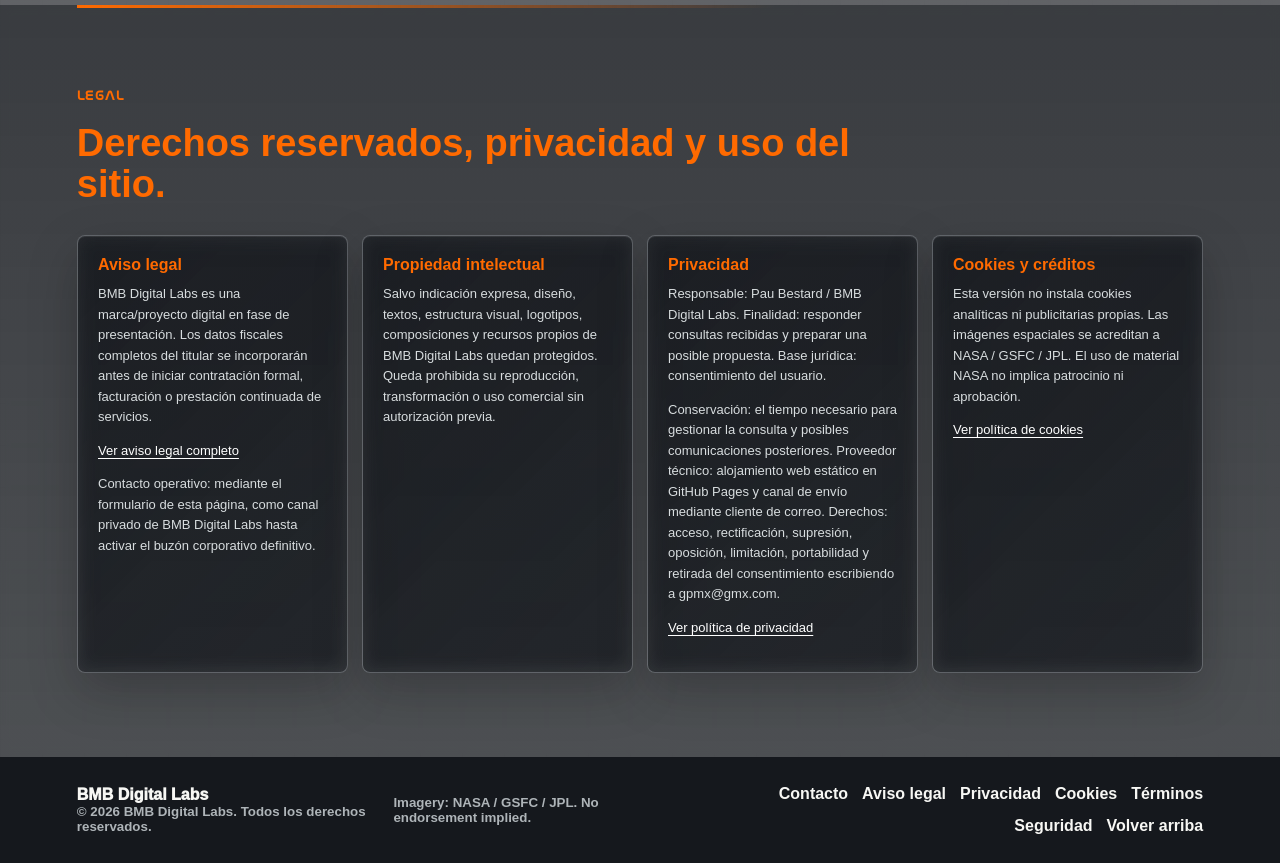
==== commit dfad743a: "Tune announcement marquee timing" ====
--- a/index.html
+++ b/index.html
@@ -23,7 +23,7 @@
     <meta name="twitter:image" content="https://www.bmbdigitallabs.com/public/brand/bmb-logo-horizontal.png" />
     <link rel="icon" href="./public/brand/bmb-logo-seal.png" />
     <link rel="manifest" href="./manifest.webmanifest" />
-    <link rel="stylesheet" href="./src/styles.css?v=20260615-formfix" />
+    <link rel="stylesheet" href="./src/styles.css?v=20260615-marquee-pause" />
     <script type="application/ld+json">
       {
         "@context": "https://schema.org",
--- a/src/styles.css
+++ b/src/styles.css
@@ -85,7 +85,8 @@
   width: max-content;
   min-width: 100%;
   padding-left: 100%;
-  animation: announcement-marquee 34s linear infinite;
+  padding-right: 100vw;
+  animation: announcement-marquee 56s linear infinite;
   white-space: nowrap;
 }
 
@@ -2054,7 +2055,7 @@
 
   .announcement-track {
     gap: 30px;
-    animation-duration: 30s;
+    animation-duration: 52s;
   }
 
   .announcement-track span {
@@ -2217,6 +2218,7 @@
     transform: translateX(0);
   }
 
+  90%,
   100% {
     transform: translateX(-100%);
   }
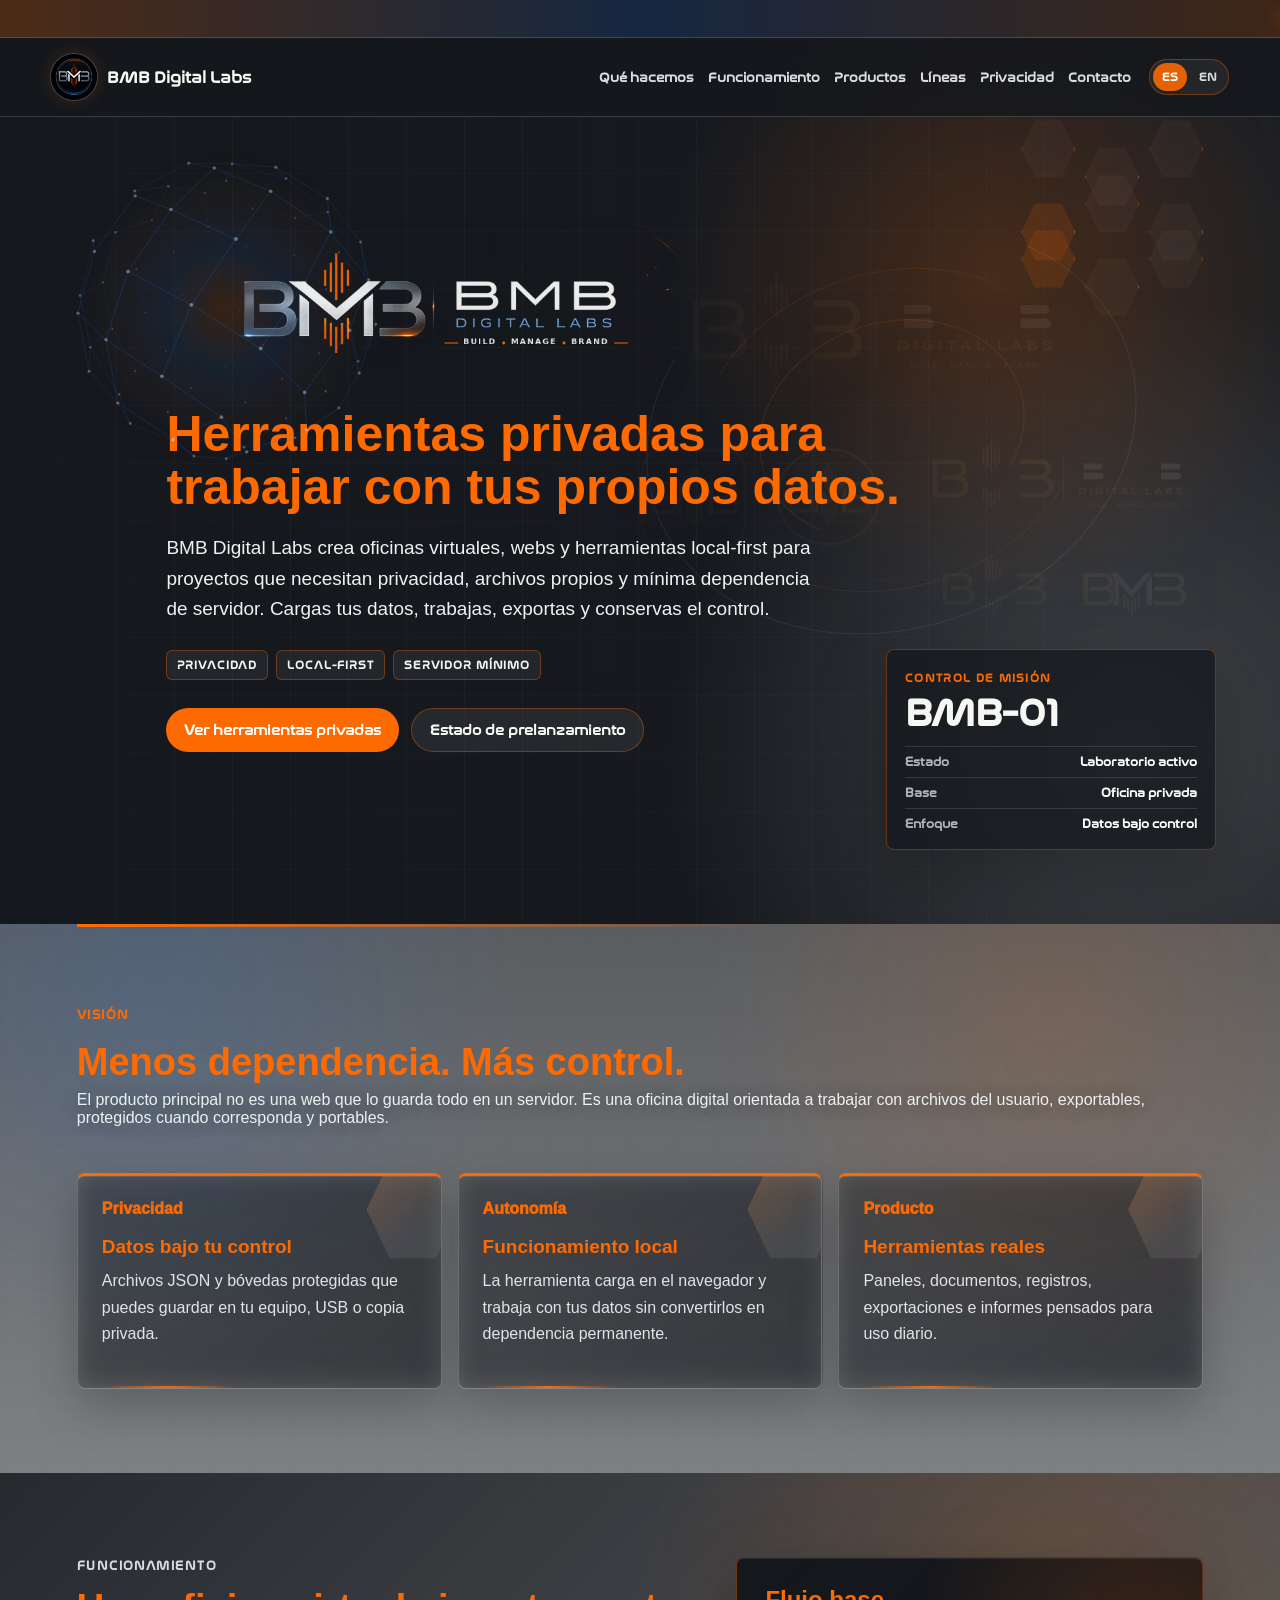
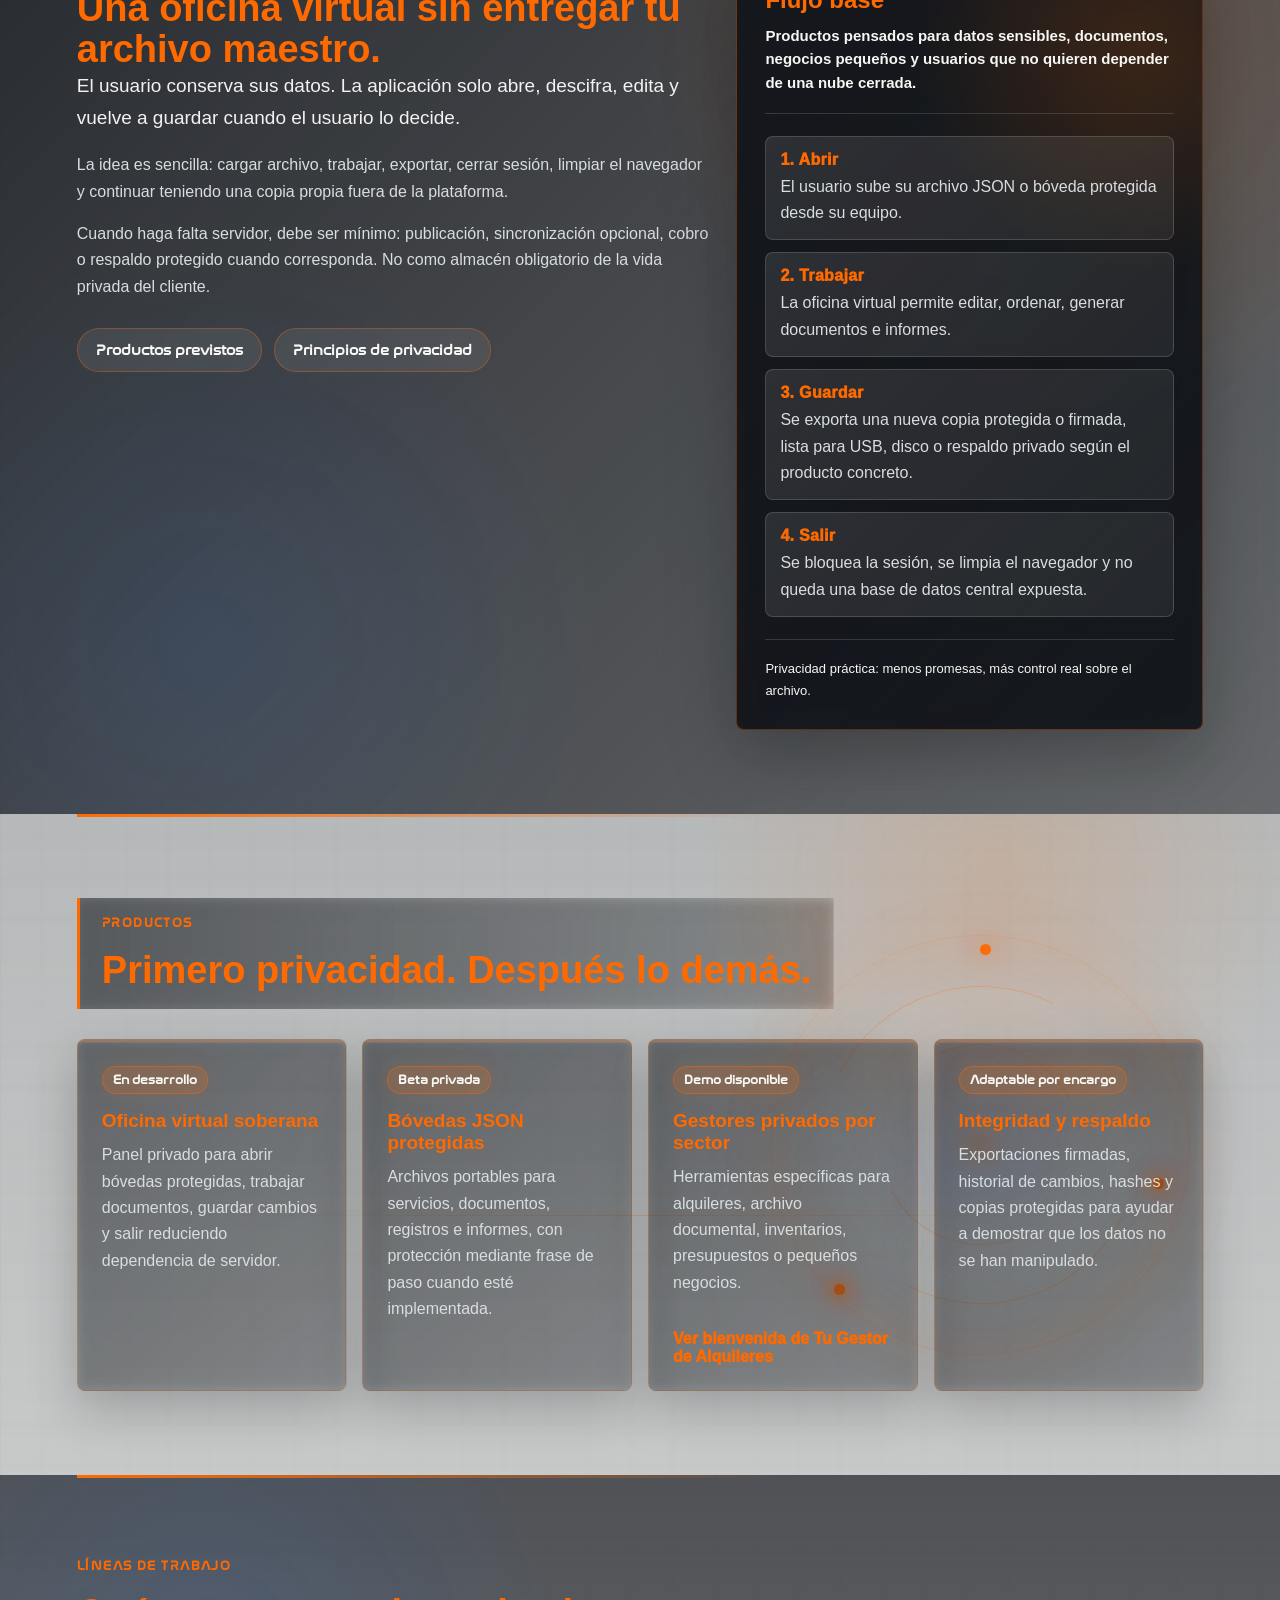
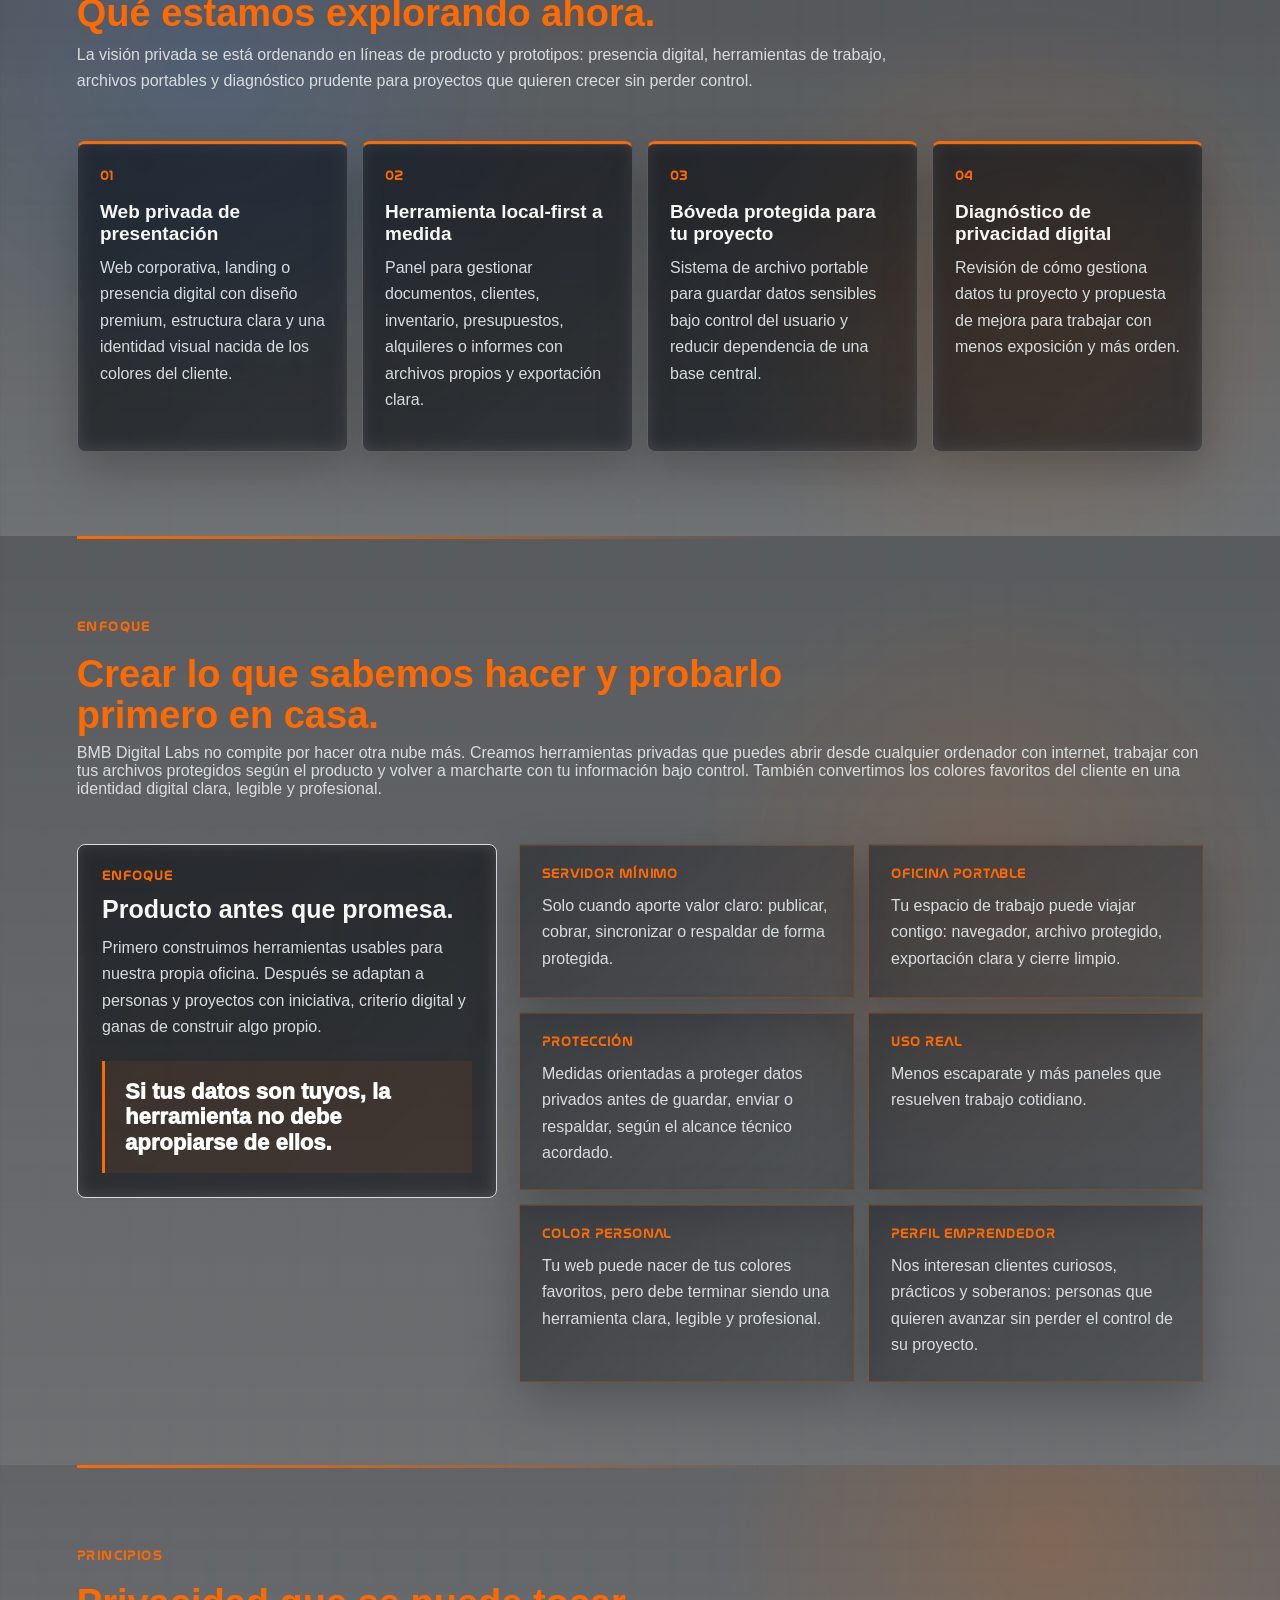
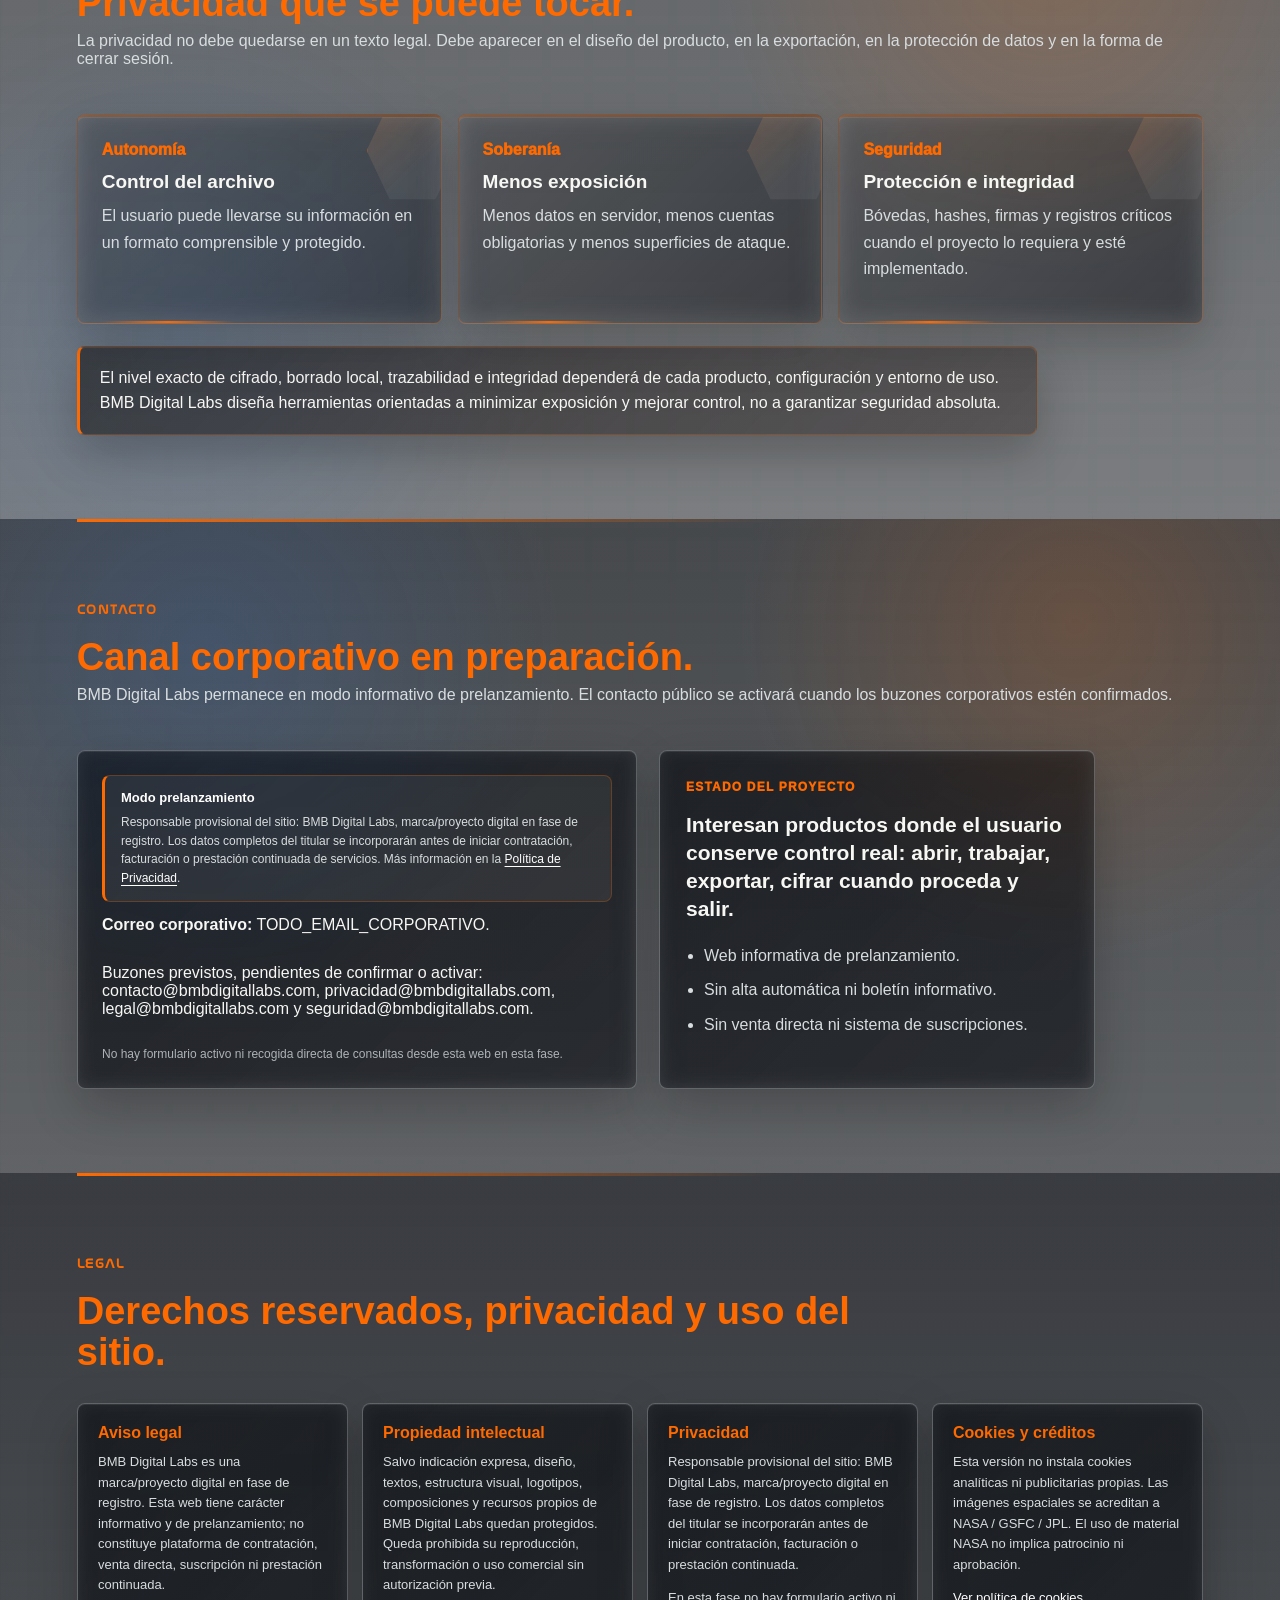
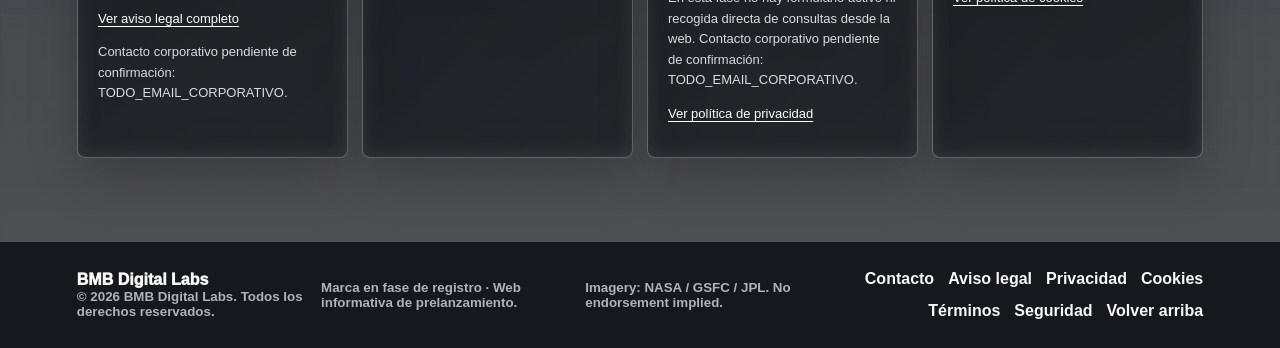
==== commit a87840ef: "Set public site to prelaunch legal mode" ====
--- a/index.html
+++ b/index.html
@@ -27,12 +27,11 @@
     <script type="application/ld+json">
       {
         "@context": "https://schema.org",
-        "@type": "Organization",
+        "@type": "Brand",
         "name": "BMB Digital Labs",
         "url": "https://www.bmbdigitallabs.com",
-        "email": "gpmx@gmx.com",
         "slogan": "Build · Manage · Brand",
-        "description": "Estudio de producto digital, privacidad operativa, plataformas web y gestión documental."
+        "description": "Marca/proyecto digital en fase de registro, orientado a privacidad operativa, herramientas privadas y gestión documental."
       }
     </script>
   </head>
@@ -64,7 +63,7 @@
           <a href="#vision">Qué hacemos</a>
           <a href="#metodo">Funcionamiento</a>
           <a href="#proyectos">Productos</a>
-          <a href="#servicios">Servicios</a>
+          <a href="#servicios">Líneas</a>
           <a href="#legal">Privacidad</a>
           <a href="#contacto">Contacto</a>
         </nav>
@@ -96,7 +95,7 @@
           </div>
           <div class="hero-actions" aria-label="Acciones principales">
             <a class="primary-action" href="#proyectos">Ver herramientas privadas</a>
-            <a class="secondary-action" href="#contacto">Solicitar diagnóstico</a>
+            <a class="secondary-action" href="#legal">Estado de prelanzamiento</a>
           </div>
         </div>
         <aside class="mission-panel" aria-label="Estado de la misión">
@@ -232,10 +231,10 @@
 
       <section class="services-section" id="servicios">
         <div class="section-heading">
-          <p class="eyebrow">Servicios</p>
-          <h2>Qué puedes pedir a BMB hoy.</h2>
-          <p>
-            La visión privada se convierte en encargos concretos: presencia digital, herramientas de trabajo, archivos portables y diagnóstico para proyectos que quieren crecer sin perder control.
+          <p class="eyebrow">Líneas de trabajo</p>
+          <h2>Qué estamos explorando ahora.</h2>
+          <p>
+            La visión privada se está ordenando en líneas de producto y prototipos: presencia digital, herramientas de trabajo, archivos portables y diagnóstico prudente para proyectos que quieren crecer sin perder control.
           </p>
         </div>
         <div class="offer-grid">
@@ -347,62 +346,30 @@
       <section class="contact-section" id="contacto">
         <div class="section-heading">
           <p class="eyebrow">Contacto</p>
-          <h2>¿Necesitas una herramienta privada?</h2>
-          <p>
-            Hablamos si el proyecto encaja con privacidad, archivos propios, documentación, datos sensibles o herramientas con mínima dependencia de servidor.
+          <h2>Canal corporativo en preparación.</h2>
+          <p>
+            BMB Digital Labs permanece en modo informativo de prelanzamiento. El contacto público se activará cuando los buzones corporativos estén confirmados.
           </p>
         </div>
         <div class="contact-layout">
-          <form class="contact-form" action="#" method="post" data-mail-user="Z3BteA==" data-mail-host="Z214LmNvbQ==" data-mail-encoding="b64">
+          <div class="contact-form">
             <div class="privacy-layer">
-              <strong>Información básica de privacidad</strong>
-              <p>Responsable: Pau Bestard / BMB Digital Labs. Finalidad: responder a tu consulta y preparar, en su caso, una propuesta relacionada con servicios o productos digitales. Legitimación: consentimiento al enviar el formulario. Destinatarios: alojamiento web estático en GitHub Pages y cliente de correo de la persona usuaria. Derechos: acceso, rectificación, supresión, oposición, limitación y portabilidad escribiendo a gpmx@gmx.com. Más información en la <a href="./privacidad/">Política de Privacidad</a>.</p>
+              <strong>Modo prelanzamiento</strong>
+              <p>Responsable provisional del sitio: BMB Digital Labs, marca/proyecto digital en fase de registro. Los datos completos del titular se incorporarán antes de iniciar contratación, facturación o prestación continuada de servicios. Más información en la <a href="./privacidad/">Política de Privacidad</a>.</p>
             </div>
-            <label class="hp-field" aria-hidden="true">
-              Empresa
-              <input name="empresa_web" type="text" tabindex="-1" autocomplete="off" />
-            </label>
-            <label>
-              Nombre
-              <input name="nombre" type="text" autocomplete="name" required />
-            </label>
-            <label>
-              Correo electrónico
-              <input name="email" type="email" autocomplete="email" required />
-            </label>
-            <label>
-              Tipo de proyecto
-              <select name="tipo-proyecto" required>
-                <option value="">Selecciona una opción</option>
-                <option>Web privada de presentación</option>
-                <option>Oficina virtual privada</option>
-                <option>Bóveda protegida / archivo portable</option>
-                <option>Herramienta local-first a medida</option>
-                <option>Diagnóstico de privacidad digital</option>
-                <option>Proyecto externo compatible</option>
-              </select>
-            </label>
-            <label>
-              Mensaje
-              <textarea name="mensaje" rows="5" required placeholder="Cuéntanos qué datos manejas, qué quieres poder hacer y qué nivel de privacidad necesitas."></textarea>
-            </label>
-            <label class="privacy-check">
-              <input name="privacidad" type="checkbox" required />
-              <span>He leído y acepto la <a href="./privacidad/">Política de Privacidad</a>.</span>
-            </label>
-            <button class="primary-action" type="submit" disabled>Enviar consulta</button>
-            <p class="form-status" role="status" aria-live="polite"></p>
-            <p class="contact-mask">Canal de contacto privado activo. Próximamente se activará el buzón corporativo definitivo.</p>
-          </form>
+            <p><strong>Correo corporativo:</strong> TODO_EMAIL_CORPORATIVO.</p>
+            <p>Buzones previstos, pendientes de confirmar o activar: contacto@bmbdigitallabs.com, privacidad@bmbdigitallabs.com, legal@bmbdigitallabs.com y seguridad@bmbdigitallabs.com.</p>
+            <p class="contact-mask">No hay formulario activo ni recogida directa de consultas desde esta web en esta fase.</p>
+          </div>
           <aside class="contact-note">
-            <span>Filtro de trabajo</span>
+            <span>Estado del proyecto</span>
             <p>
-              Interesan productos donde el usuario conserve control real: abrir, trabajar, exportar, cifrar y salir.
+              Interesan productos donde el usuario conserve control real: abrir, trabajar, exportar, cifrar cuando proceda y salir.
             </p>
             <ul>
-              <li>Respuesta orientativa por correo.</li>
+              <li>Web informativa de prelanzamiento.</li>
               <li>Sin alta automática ni boletín informativo.</li>
-              <li>Sin cesión comercial de datos.</li>
+              <li>Sin venta directa ni sistema de suscripciones.</li>
             </ul>
           </aside>
         </div>
@@ -416,9 +383,9 @@
         <div class="legal-grid">
           <article>
             <h3>Aviso legal</h3>
-            <p>BMB Digital Labs es una marca/proyecto digital en fase de presentación. Los datos fiscales completos del titular se incorporarán antes de iniciar contratación formal, facturación o prestación continuada de servicios.</p>
+            <p>BMB Digital Labs es una marca/proyecto digital en fase de registro. Esta web tiene carácter informativo y de prelanzamiento; no constituye plataforma de contratación, venta directa, suscripción ni prestación continuada.</p>
             <p><a href="./aviso-legal/">Ver aviso legal completo</a></p>
-            <p>Contacto operativo: mediante el formulario de esta página, como canal privado de BMB Digital Labs hasta activar el buzón corporativo definitivo.</p>
+            <p>Contacto corporativo pendiente de confirmación: TODO_EMAIL_CORPORATIVO.</p>
           </article>
           <article>
             <h3>Propiedad intelectual</h3>
@@ -426,8 +393,8 @@
           </article>
           <article>
             <h3>Privacidad</h3>
-            <p>Responsable: Pau Bestard / BMB Digital Labs. Finalidad: responder consultas recibidas y preparar una posible propuesta. Base jurídica: consentimiento del usuario.</p>
-            <p>Conservación: el tiempo necesario para gestionar la consulta y posibles comunicaciones posteriores. Proveedor técnico: alojamiento web estático en GitHub Pages y canal de envío mediante cliente de correo. Derechos: acceso, rectificación, supresión, oposición, limitación, portabilidad y retirada del consentimiento escribiendo a gpmx@gmx.com.</p>
+            <p>Responsable provisional del sitio: BMB Digital Labs, marca/proyecto digital en fase de registro. Los datos completos del titular se incorporarán antes de iniciar contratación, facturación o prestación continuada.</p>
+            <p>En esta fase no hay formulario activo ni recogida directa de consultas desde la web. Contacto corporativo pendiente de confirmación: TODO_EMAIL_CORPORATIVO.</p>
             <p><a href="./privacidad/">Ver política de privacidad</a></p>
           </article>
           <article>
@@ -444,6 +411,7 @@
         <span>BMB Digital Labs</span>
         <small>© 2026 BMB Digital Labs. Todos los derechos reservados.</small>
       </div>
+      <small>Marca en fase de registro · Web informativa de prelanzamiento.</small>
       <small>Imagery: NASA / GSFC / JPL. No endorsement implied.</small>
       <nav aria-label="Enlaces legales">
         <a href="#contacto">Contacto</a>
@@ -456,6 +424,6 @@
       </nav>
     </footer>
 
-    <script src="./src/main.js?v=20260615-formfix"></script>
+    <script src="./src/main.js?v=20260615-prelaunch"></script>
   </body>
 </html>
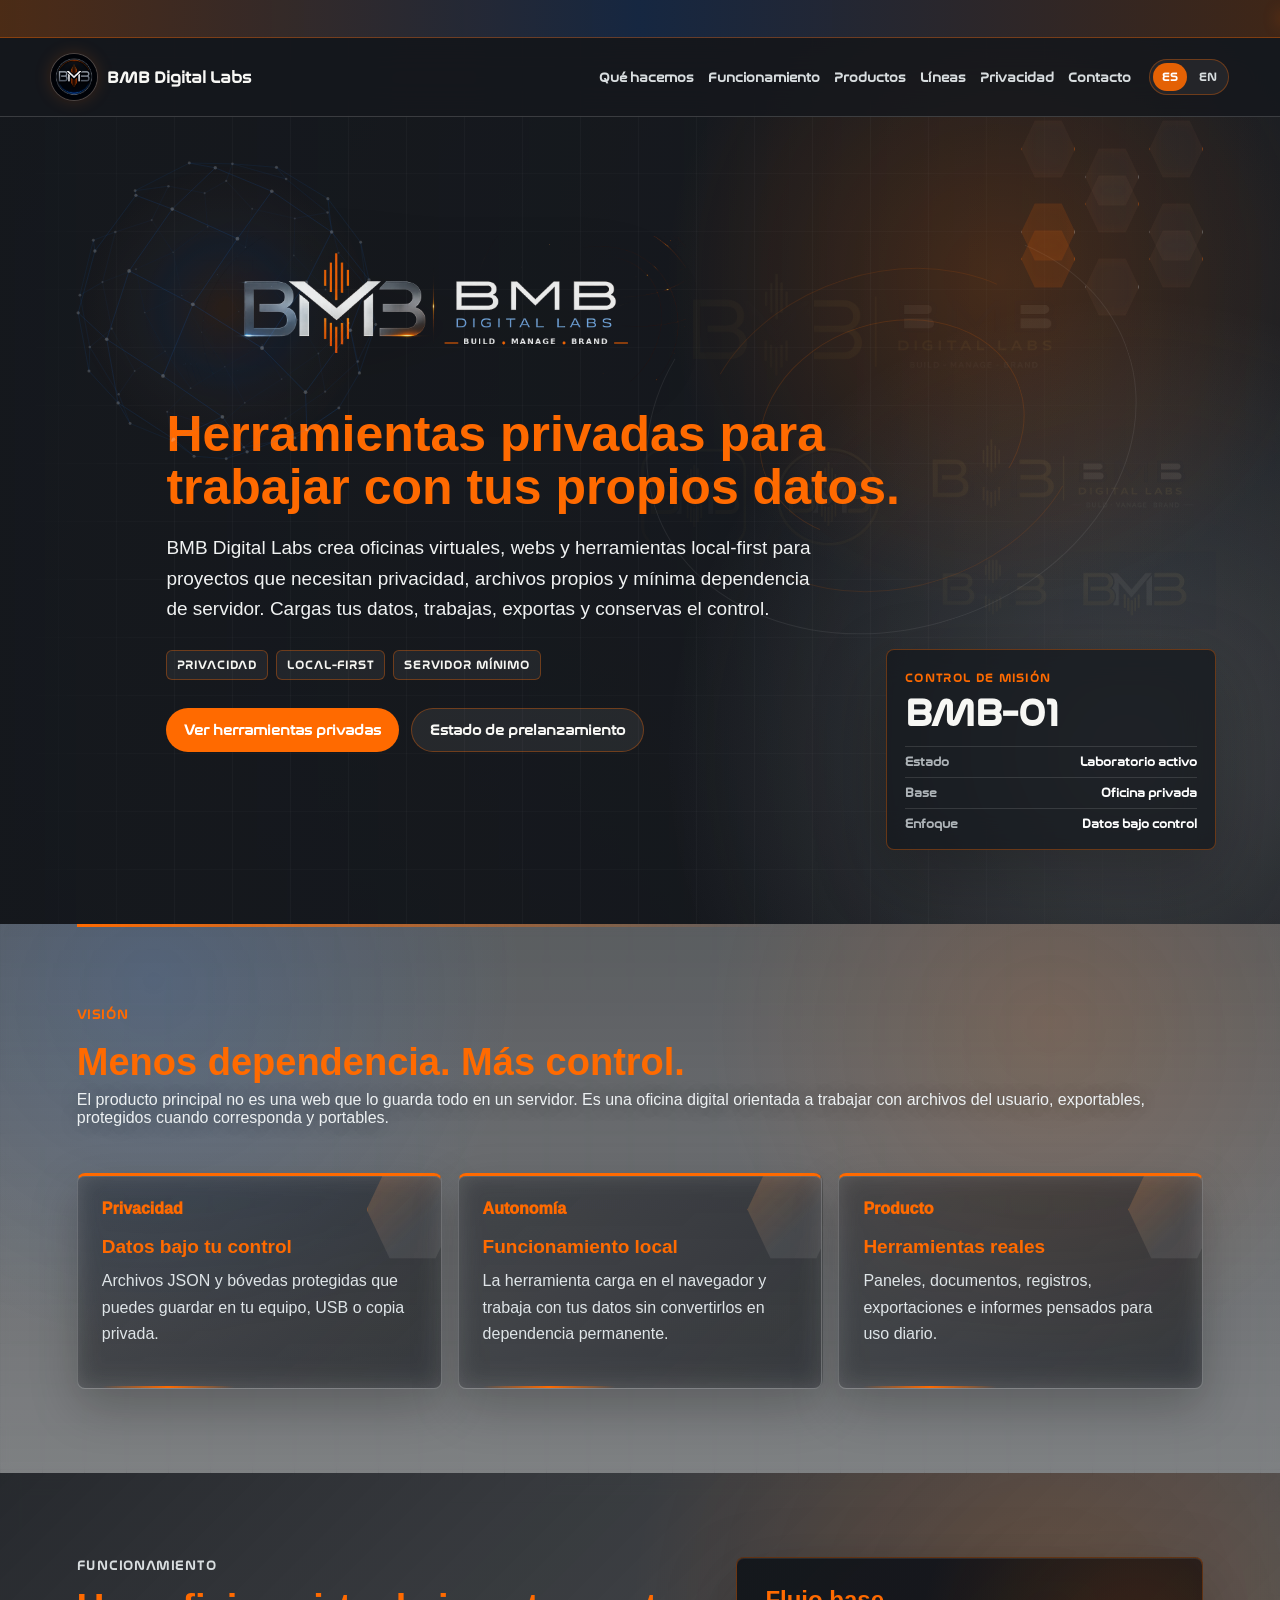
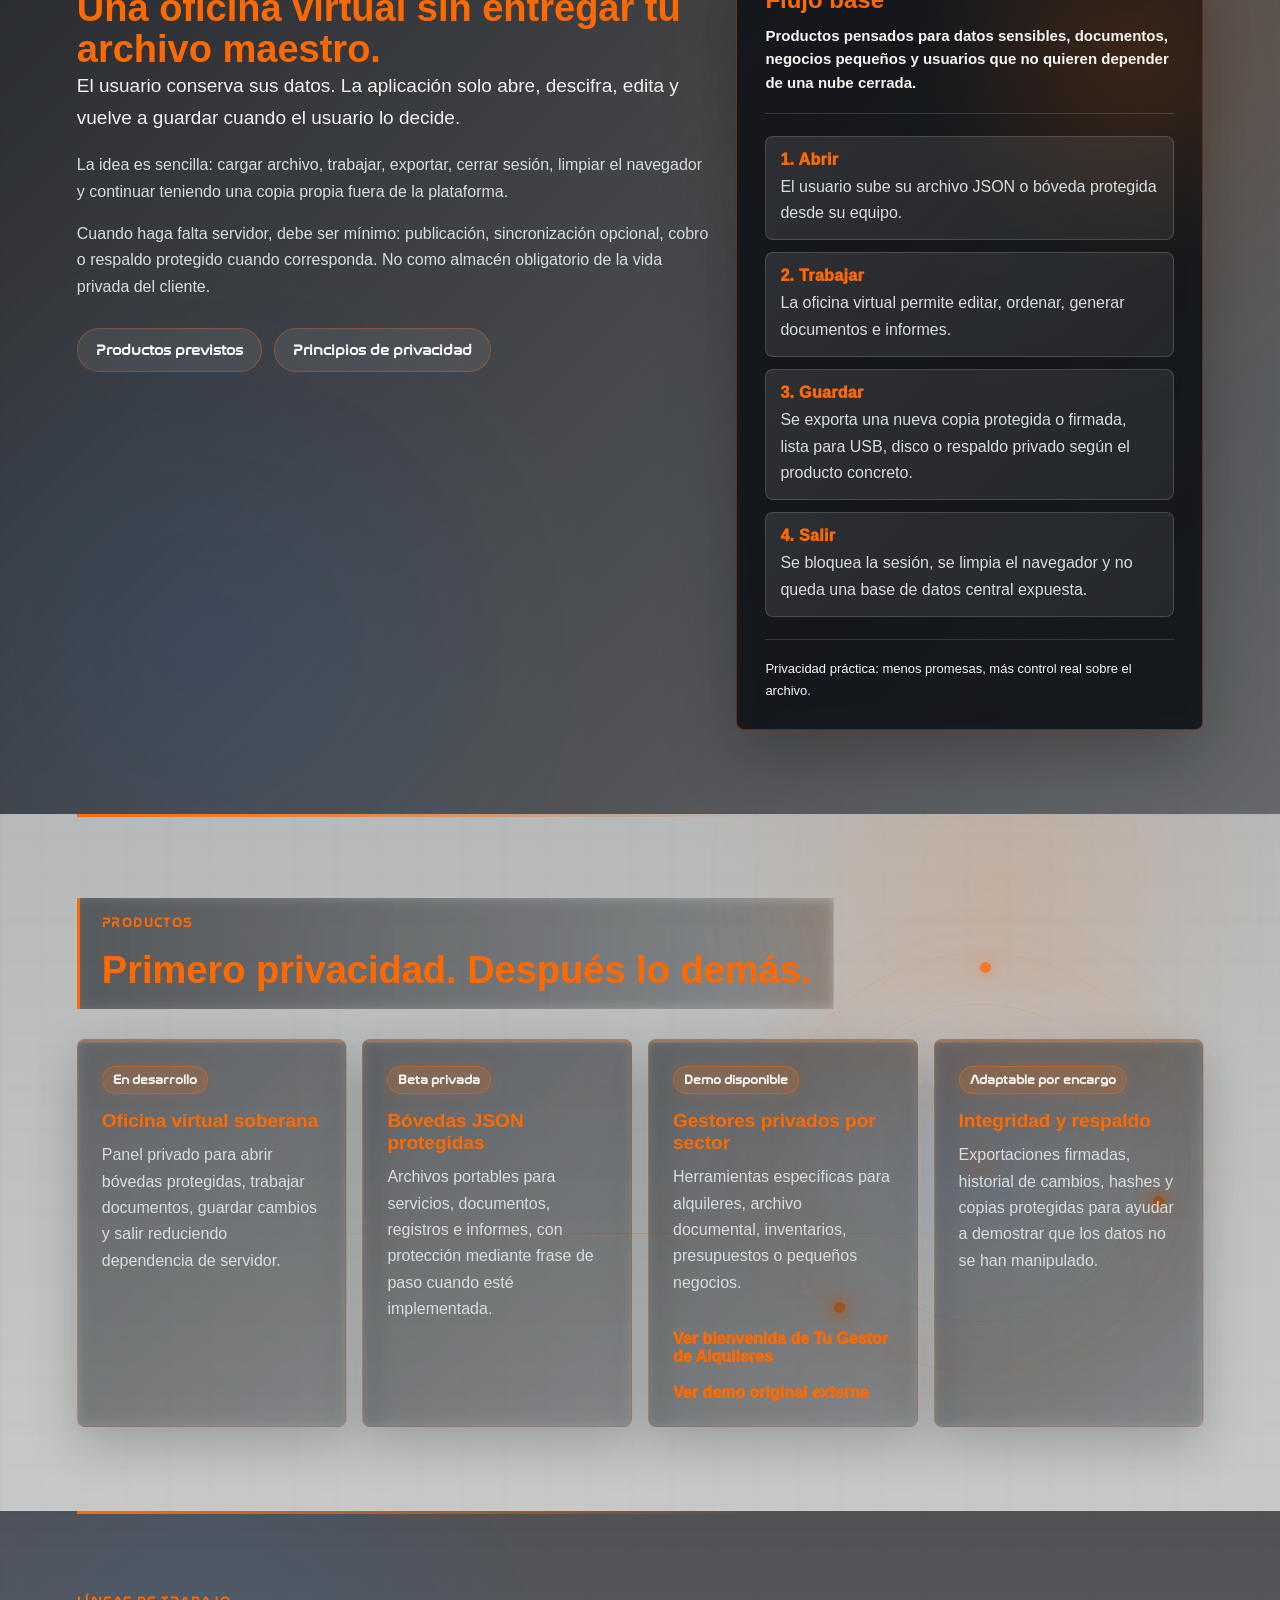
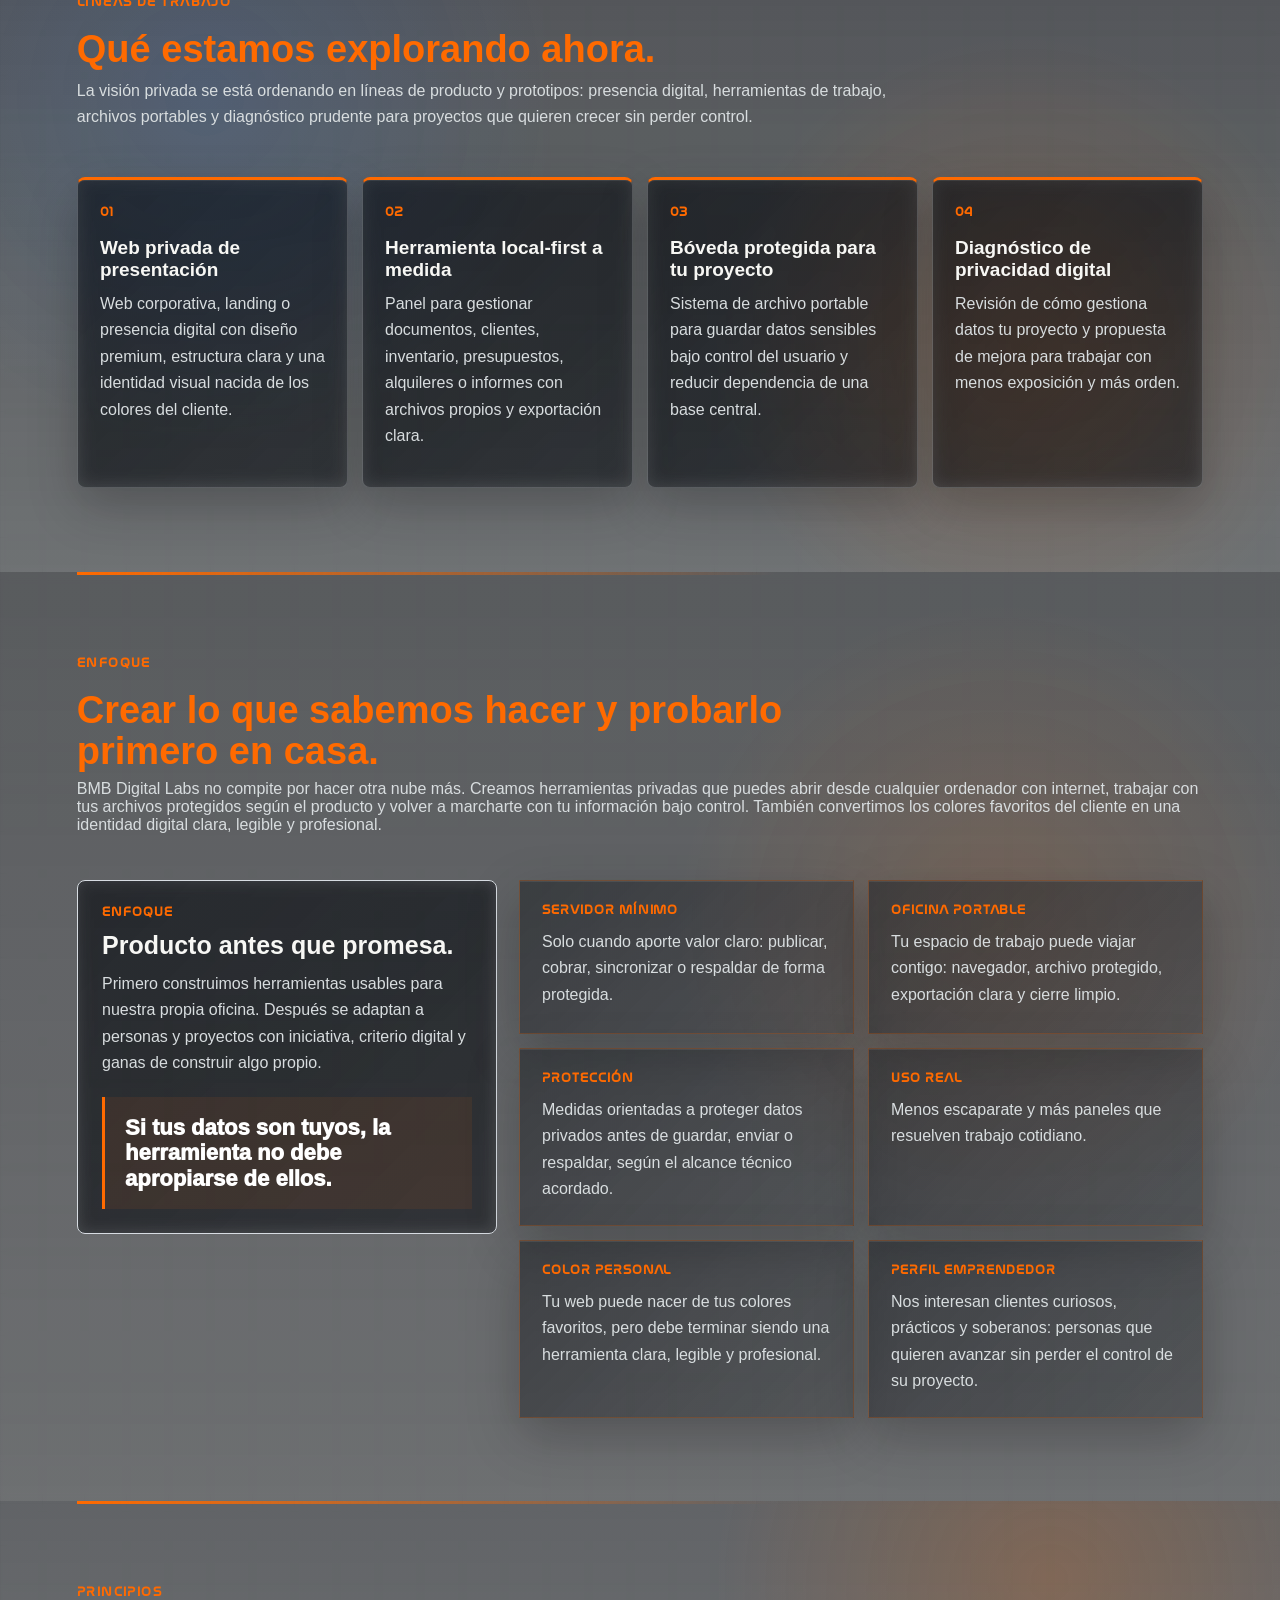
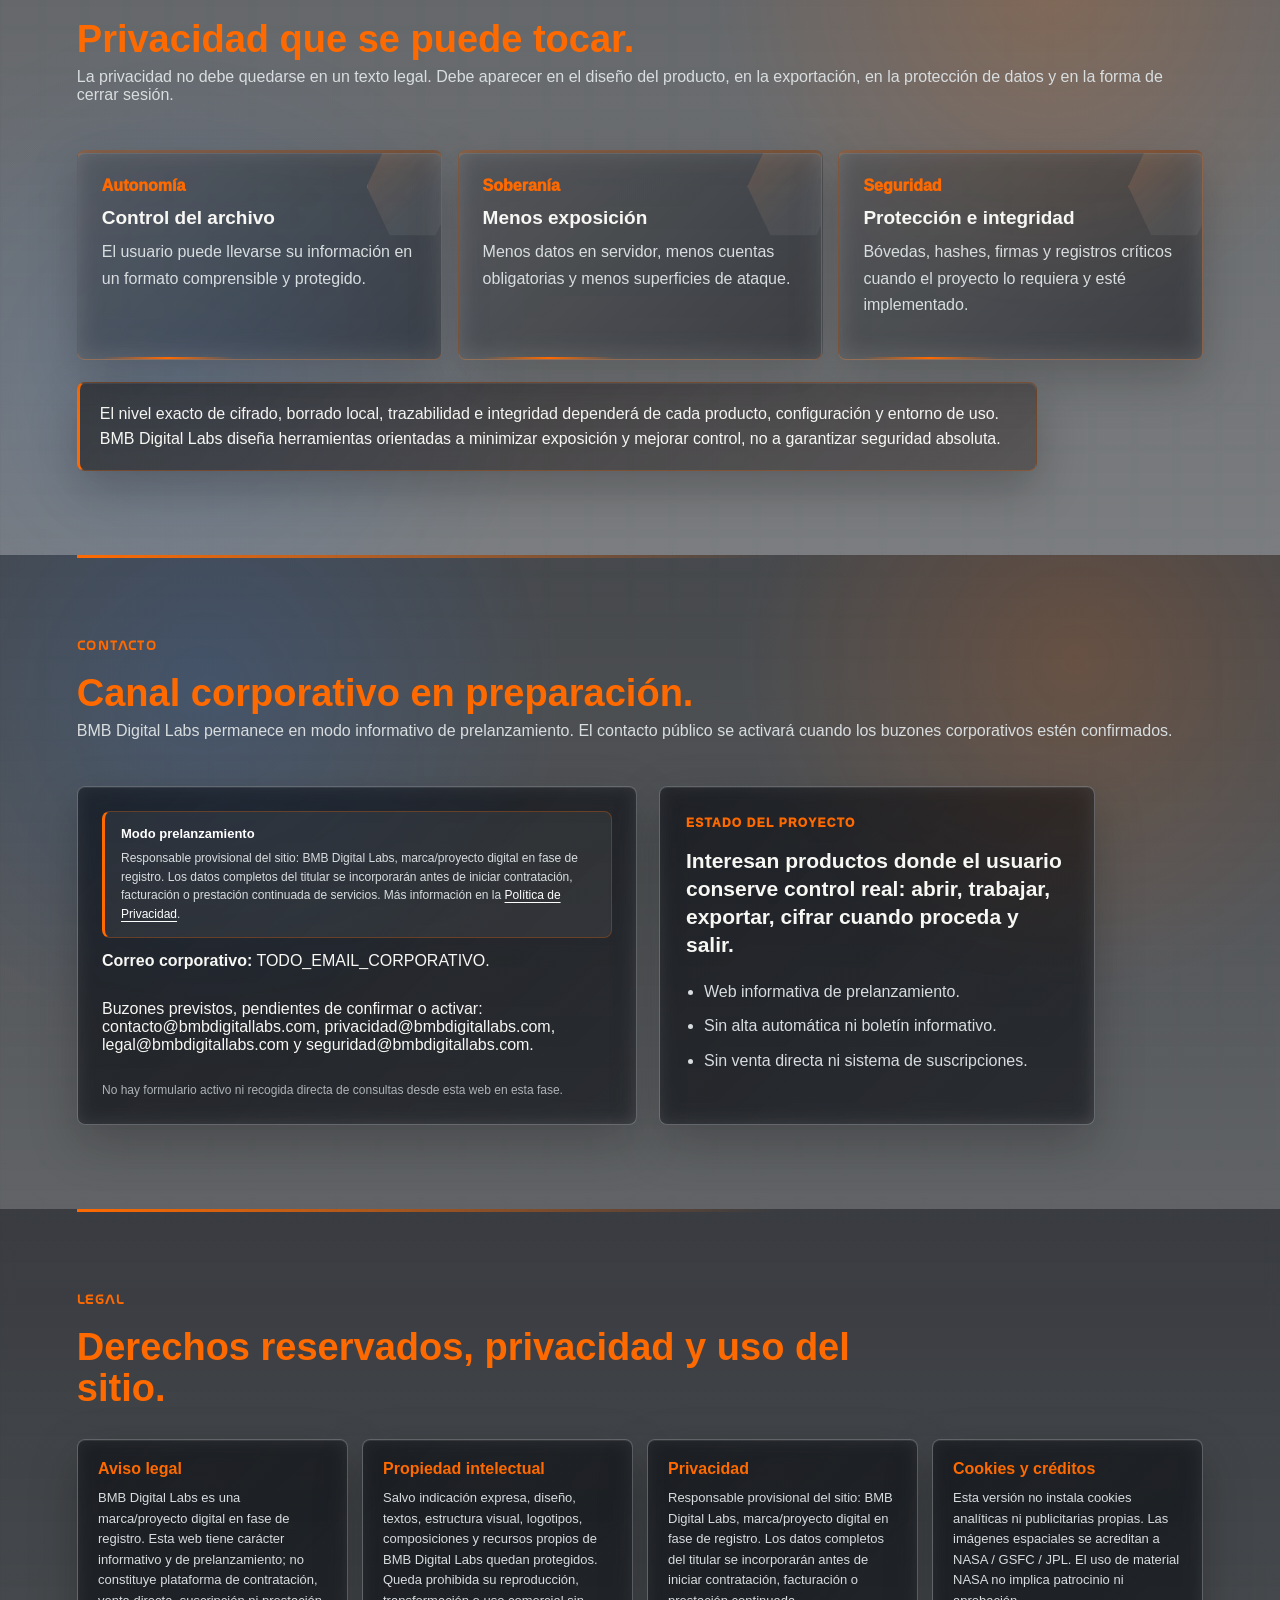
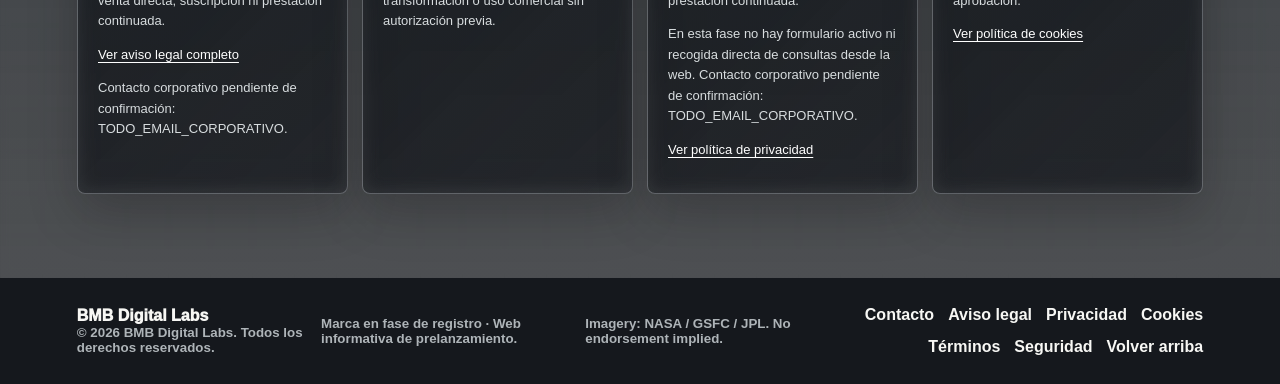
==== commit d10ef385: "Link original rental manager demo" ====
--- a/index.html
+++ b/index.html
@@ -220,6 +220,9 @@
             <a class="project-link" href="./proyectos/gestor-alquileres/">
               Ver bienvenida de Tu Gestor de Alquileres
             </a>
+            <a class="project-link" href="https://gestordealquileres.netlify.app/#/inicio" target="_blank" rel="noopener">
+              Ver demo original externa
+            </a>
           </article>
           <article>
             <span class="status-pill">Adaptable por encargo</span>
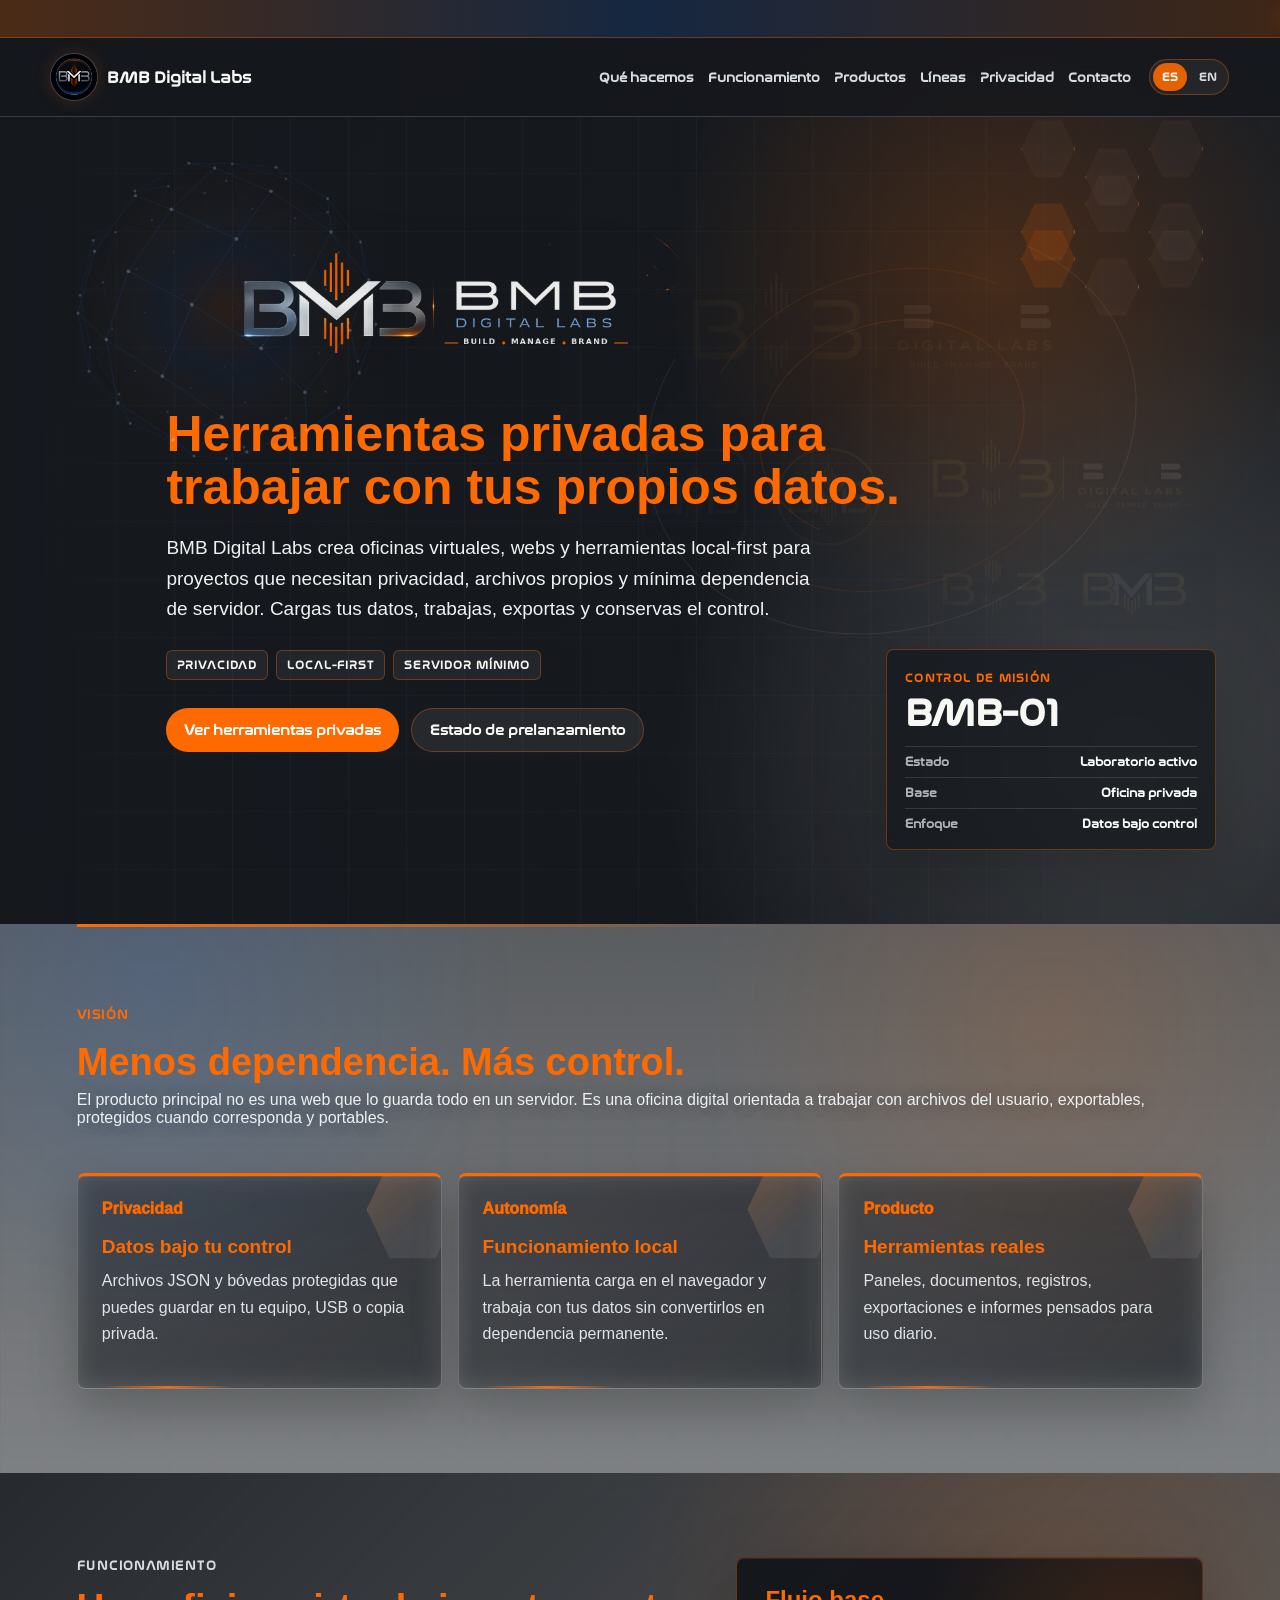
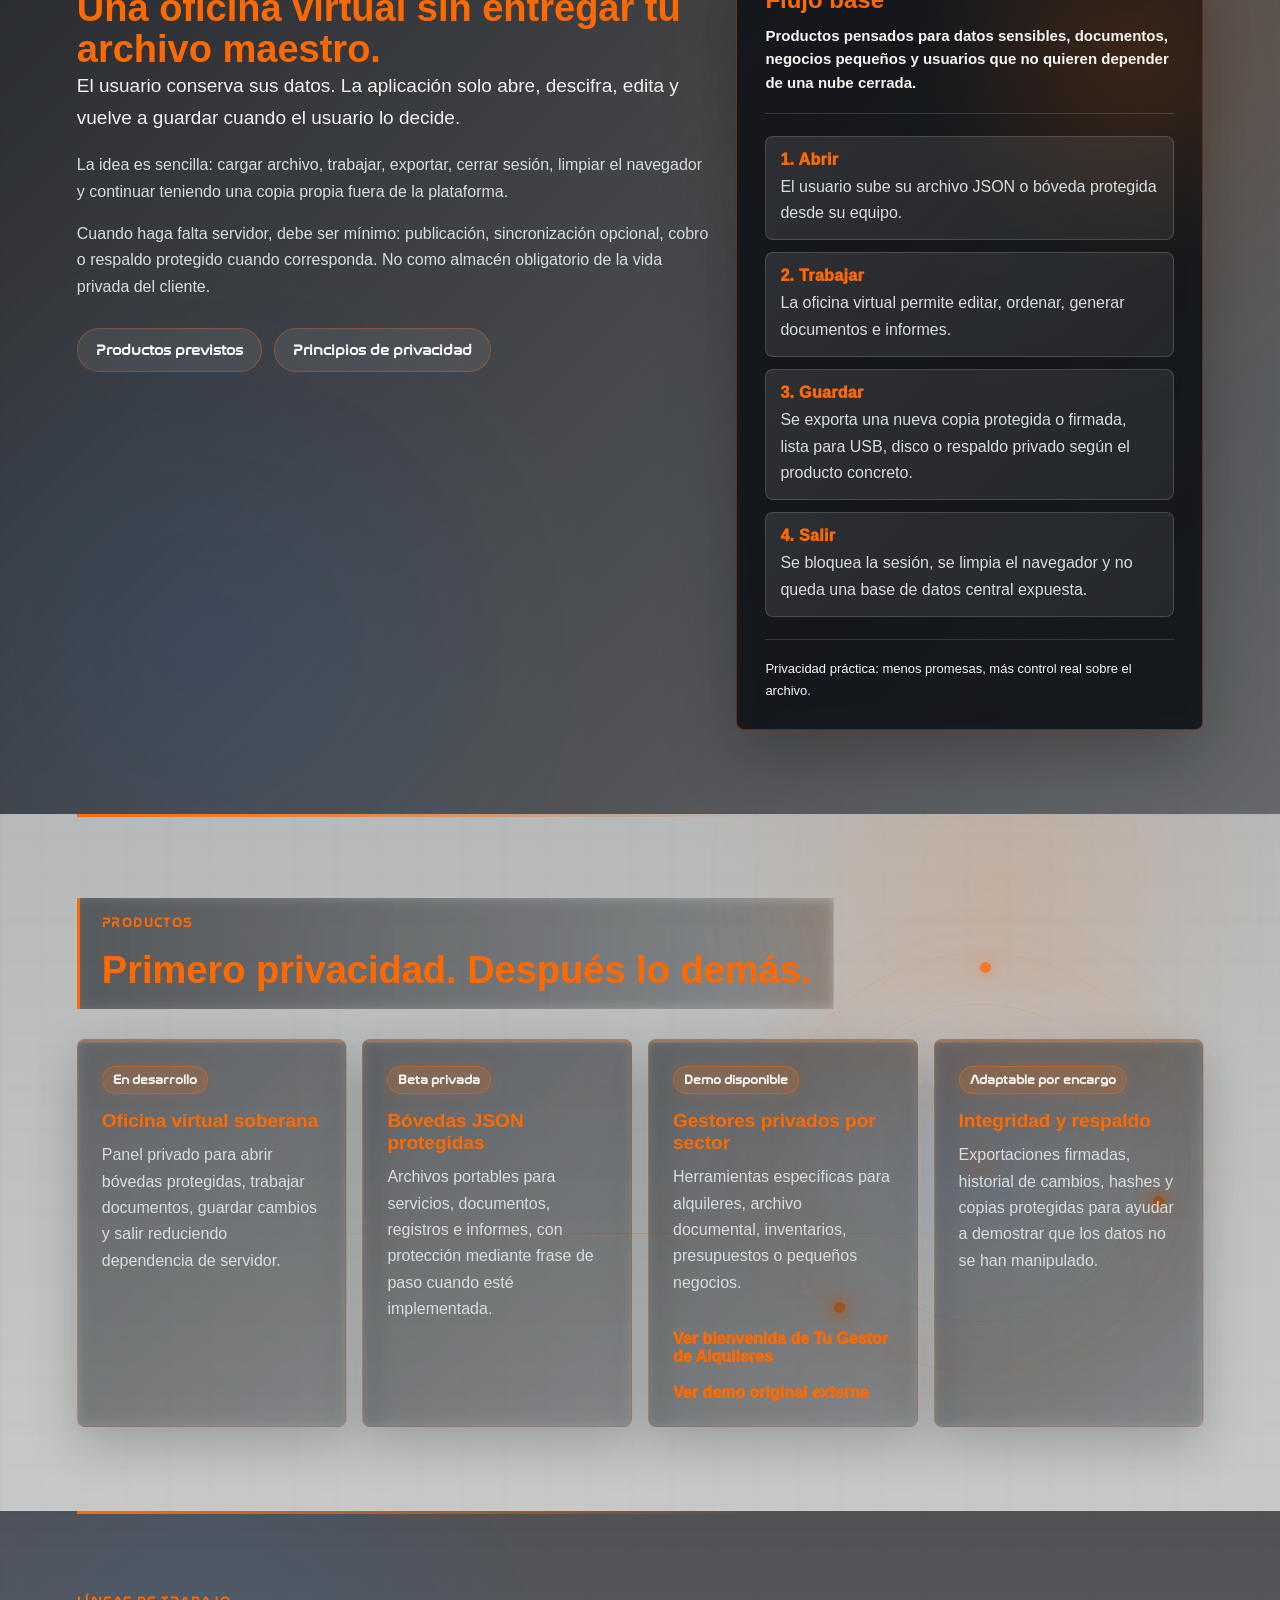
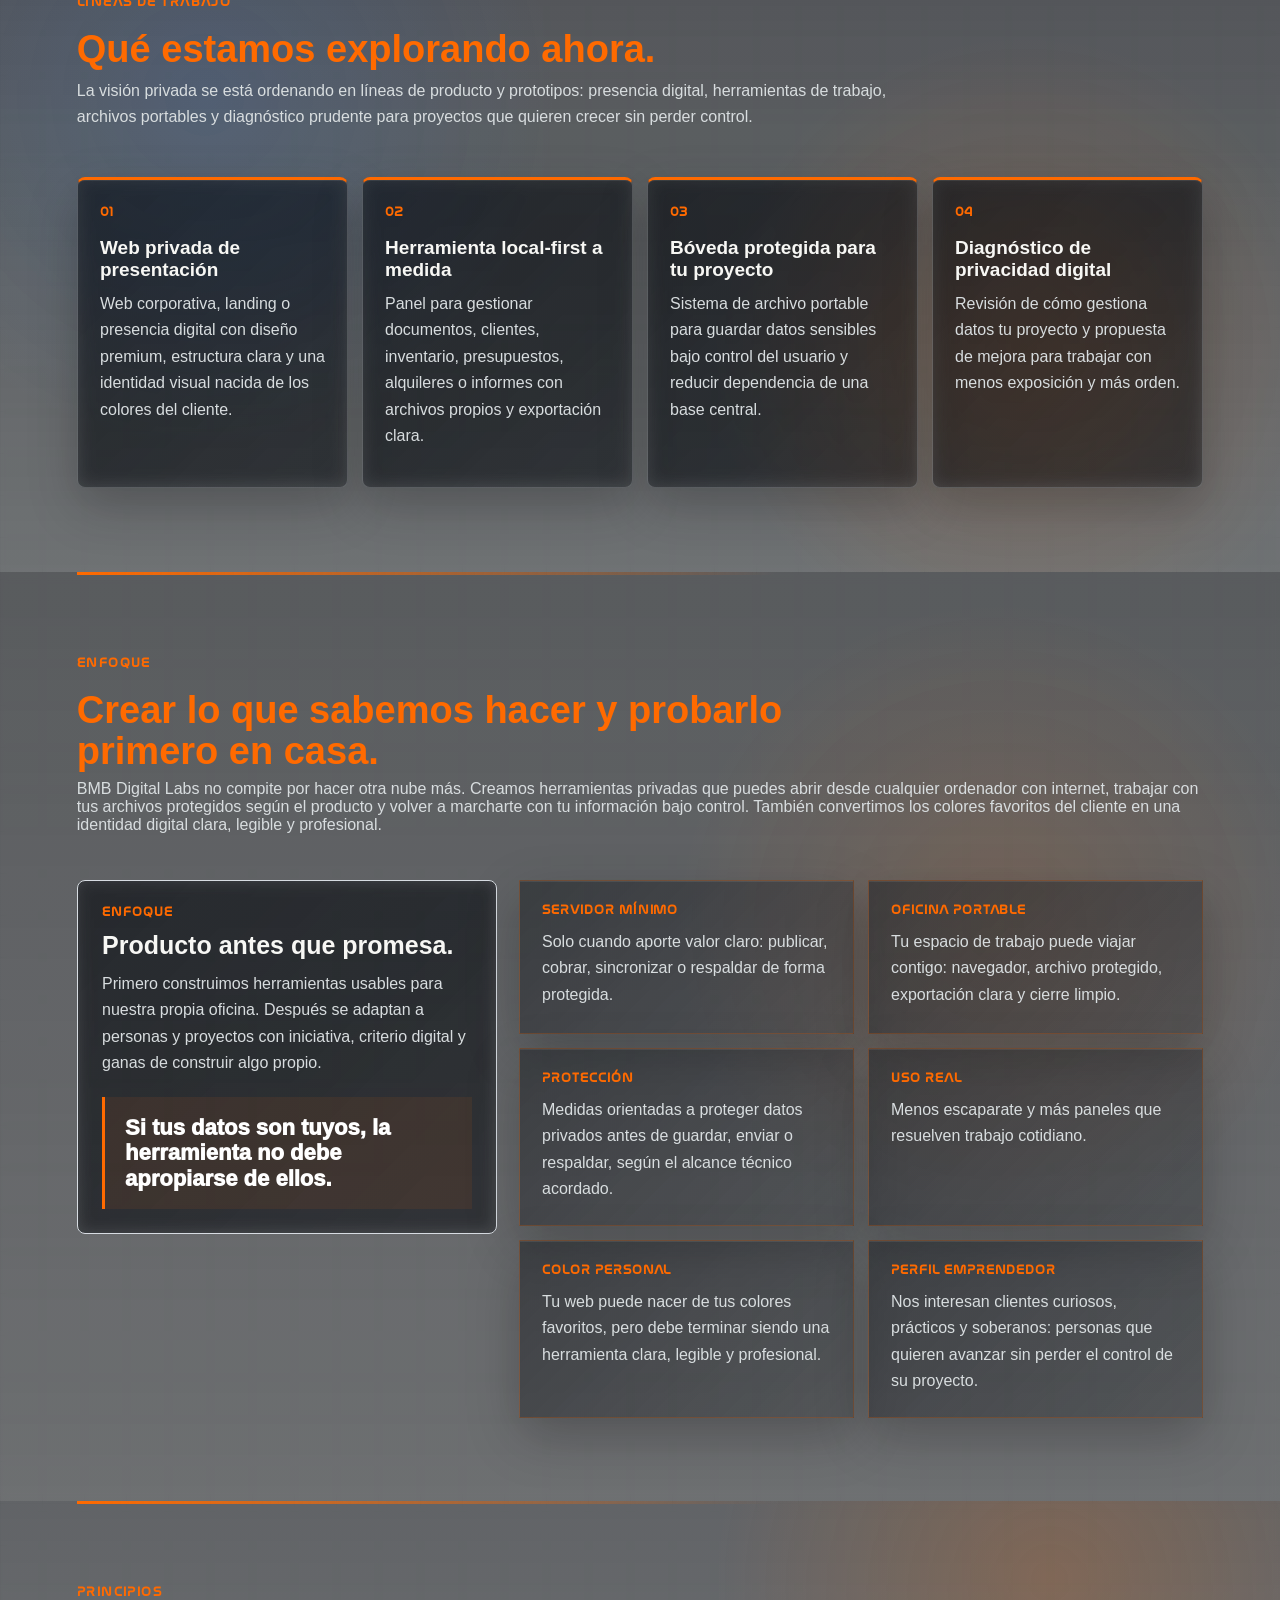
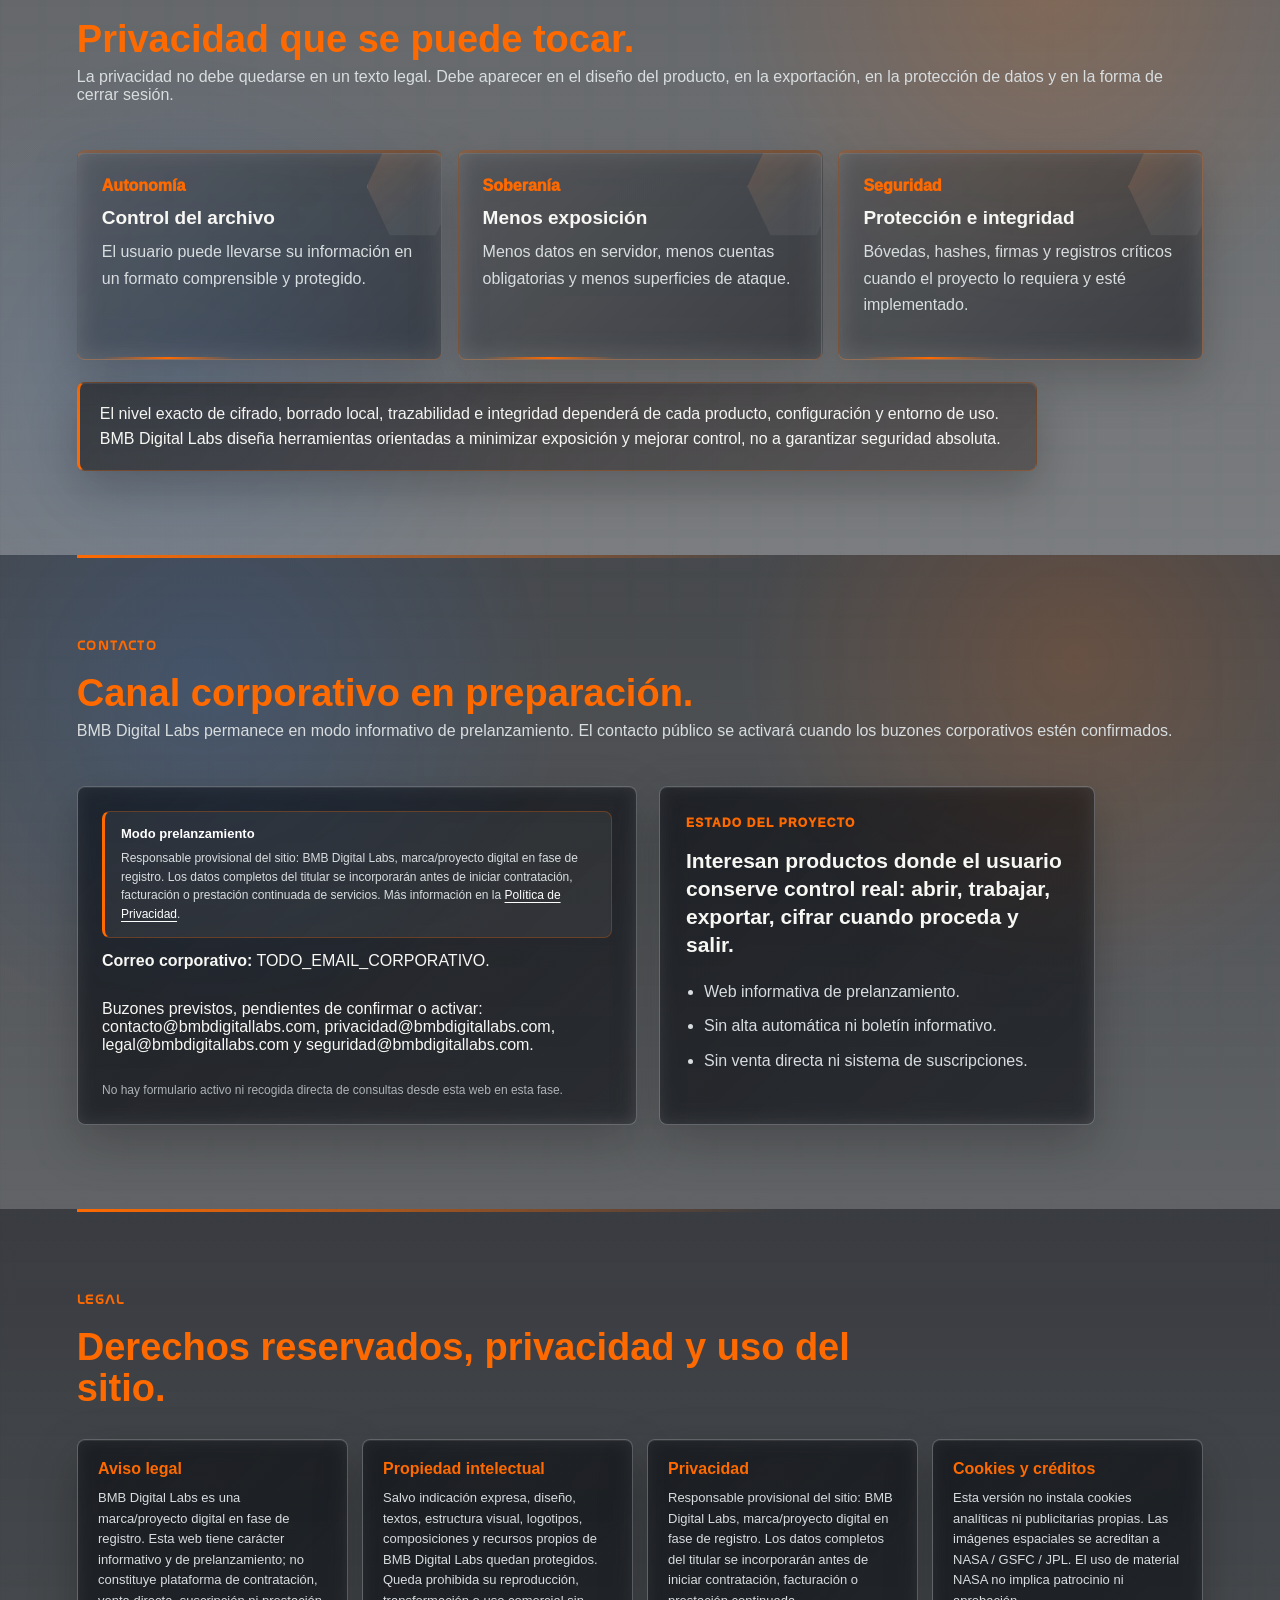
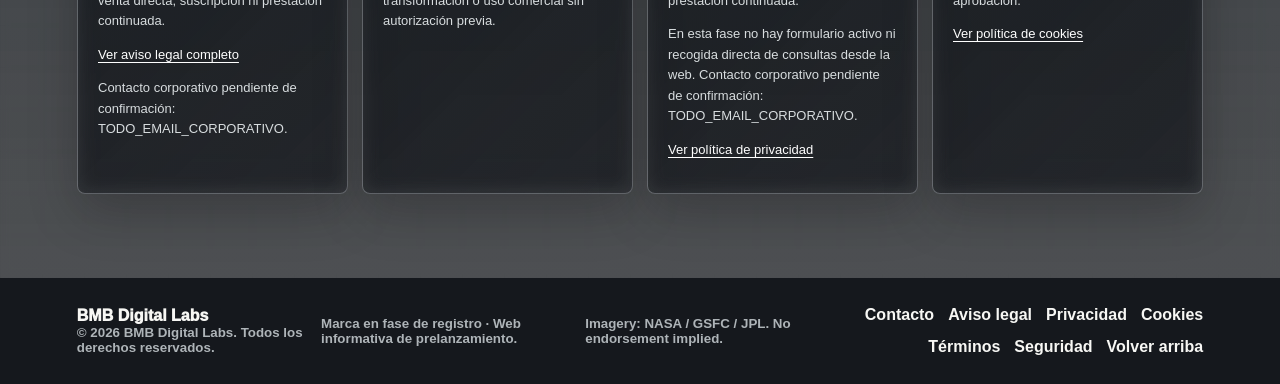
==== commit c2738a45: "Use rental manager custom domain" ====
--- a/index.html
+++ b/index.html
@@ -220,7 +220,7 @@
             <a class="project-link" href="./proyectos/gestor-alquileres/">
               Ver bienvenida de Tu Gestor de Alquileres
             </a>
-            <a class="project-link" href="https://gestordealquileres.netlify.app/#/inicio" target="_blank" rel="noopener">
+            <a class="project-link" href="https://gestordealquileres.es/#/inicio" target="_blank" rel="noopener">
               Ver demo original externa
             </a>
           </article>
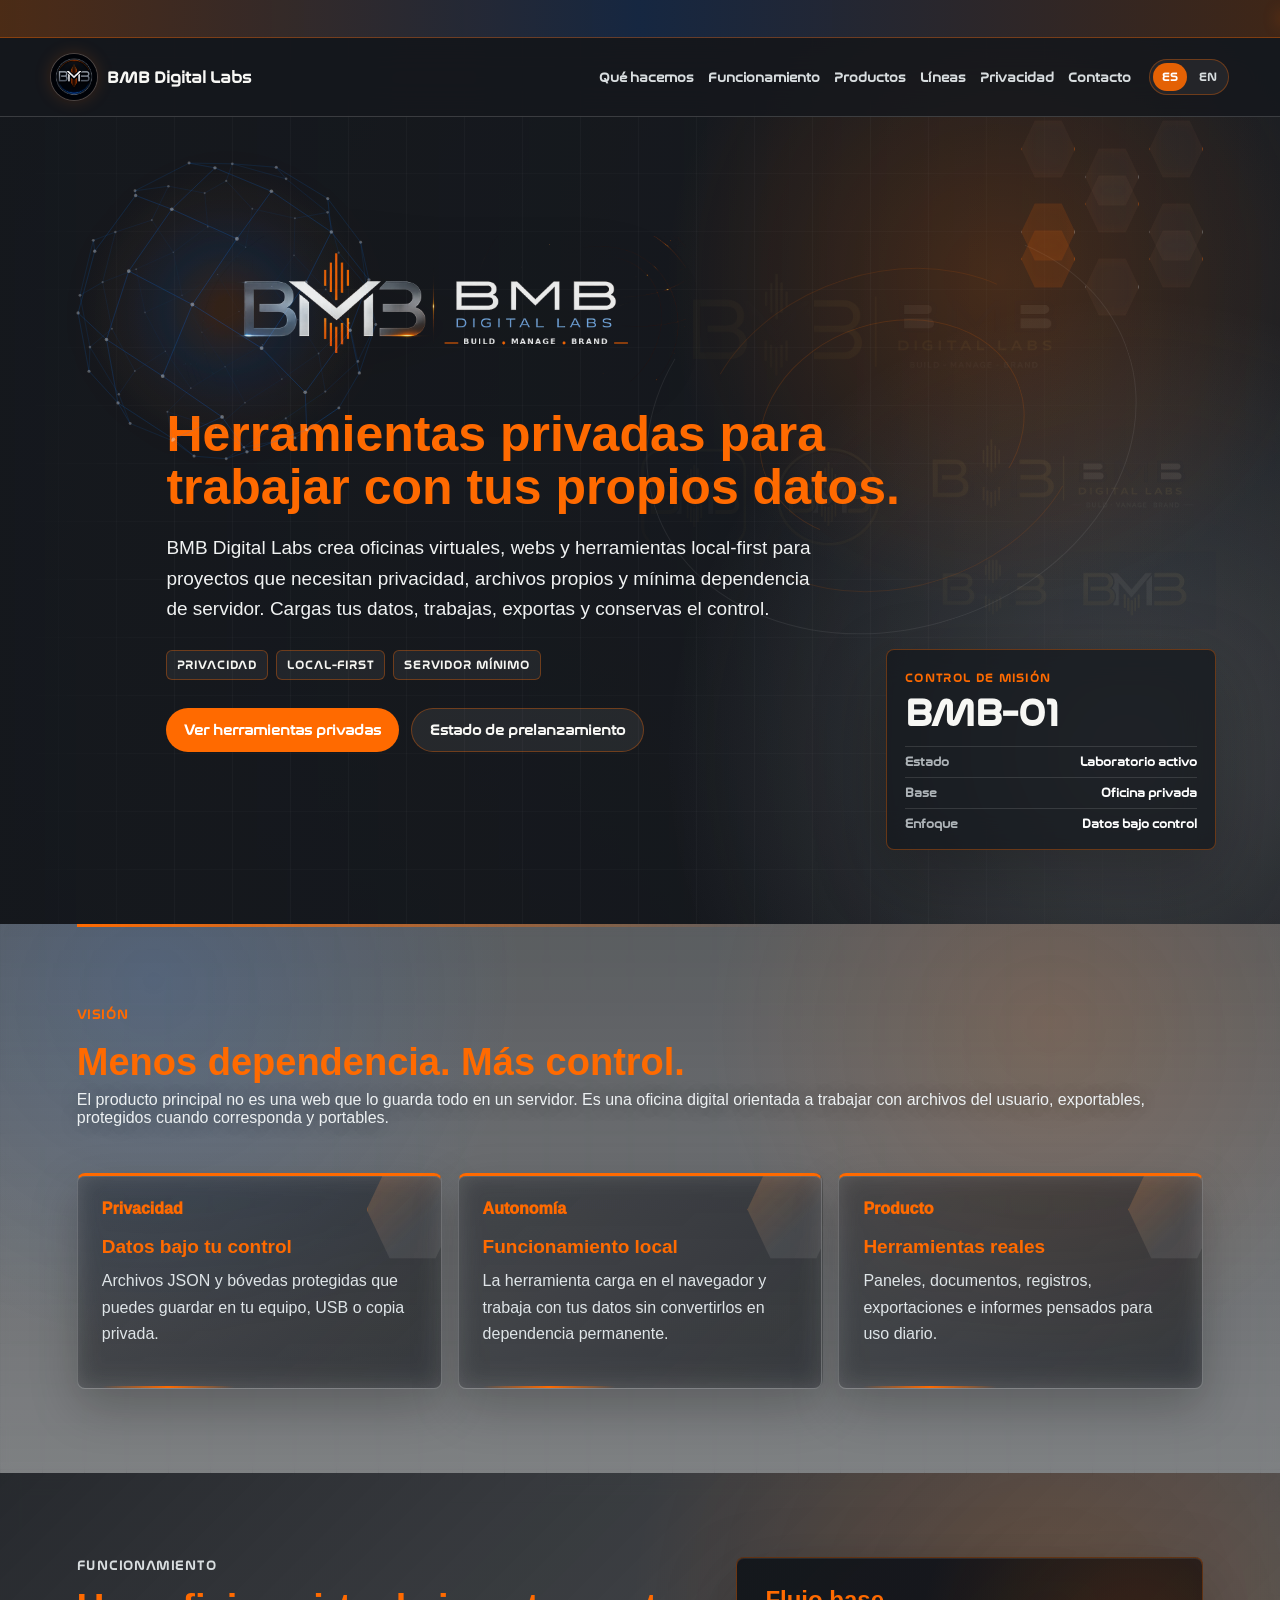
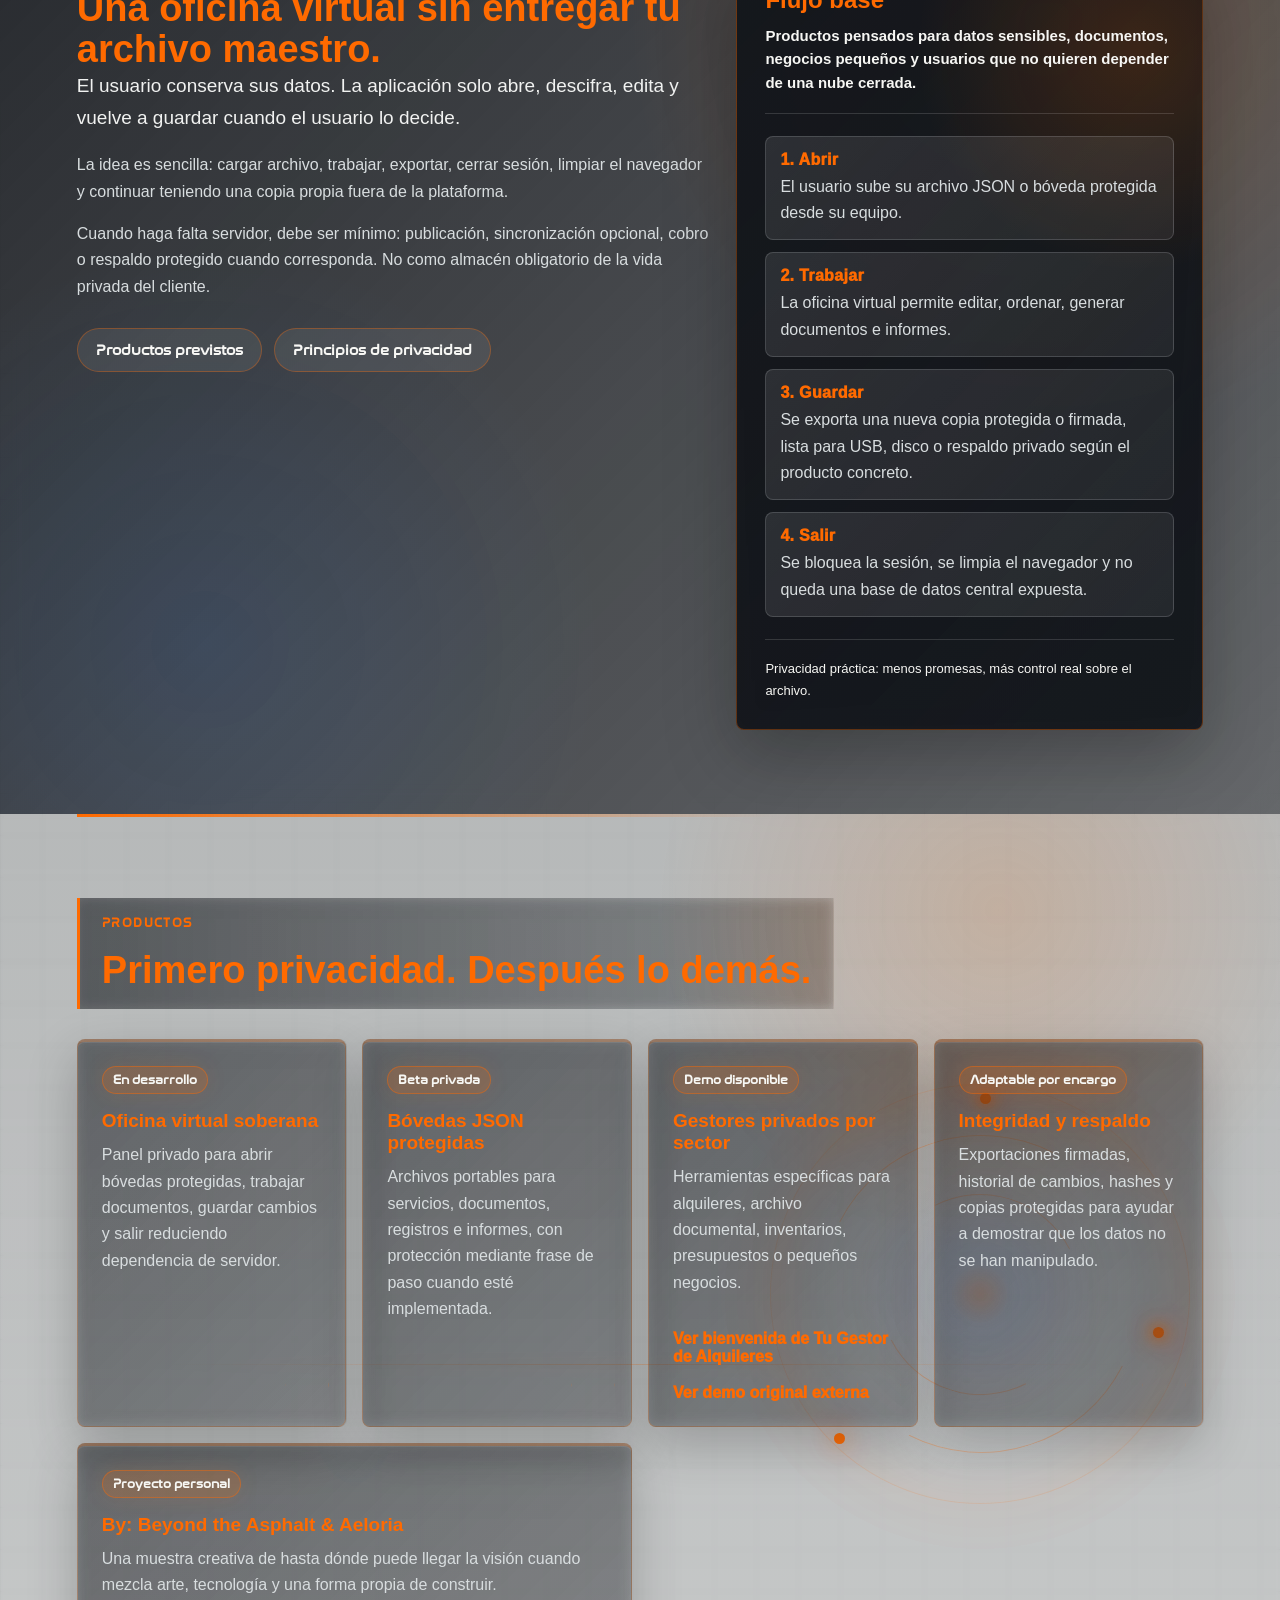
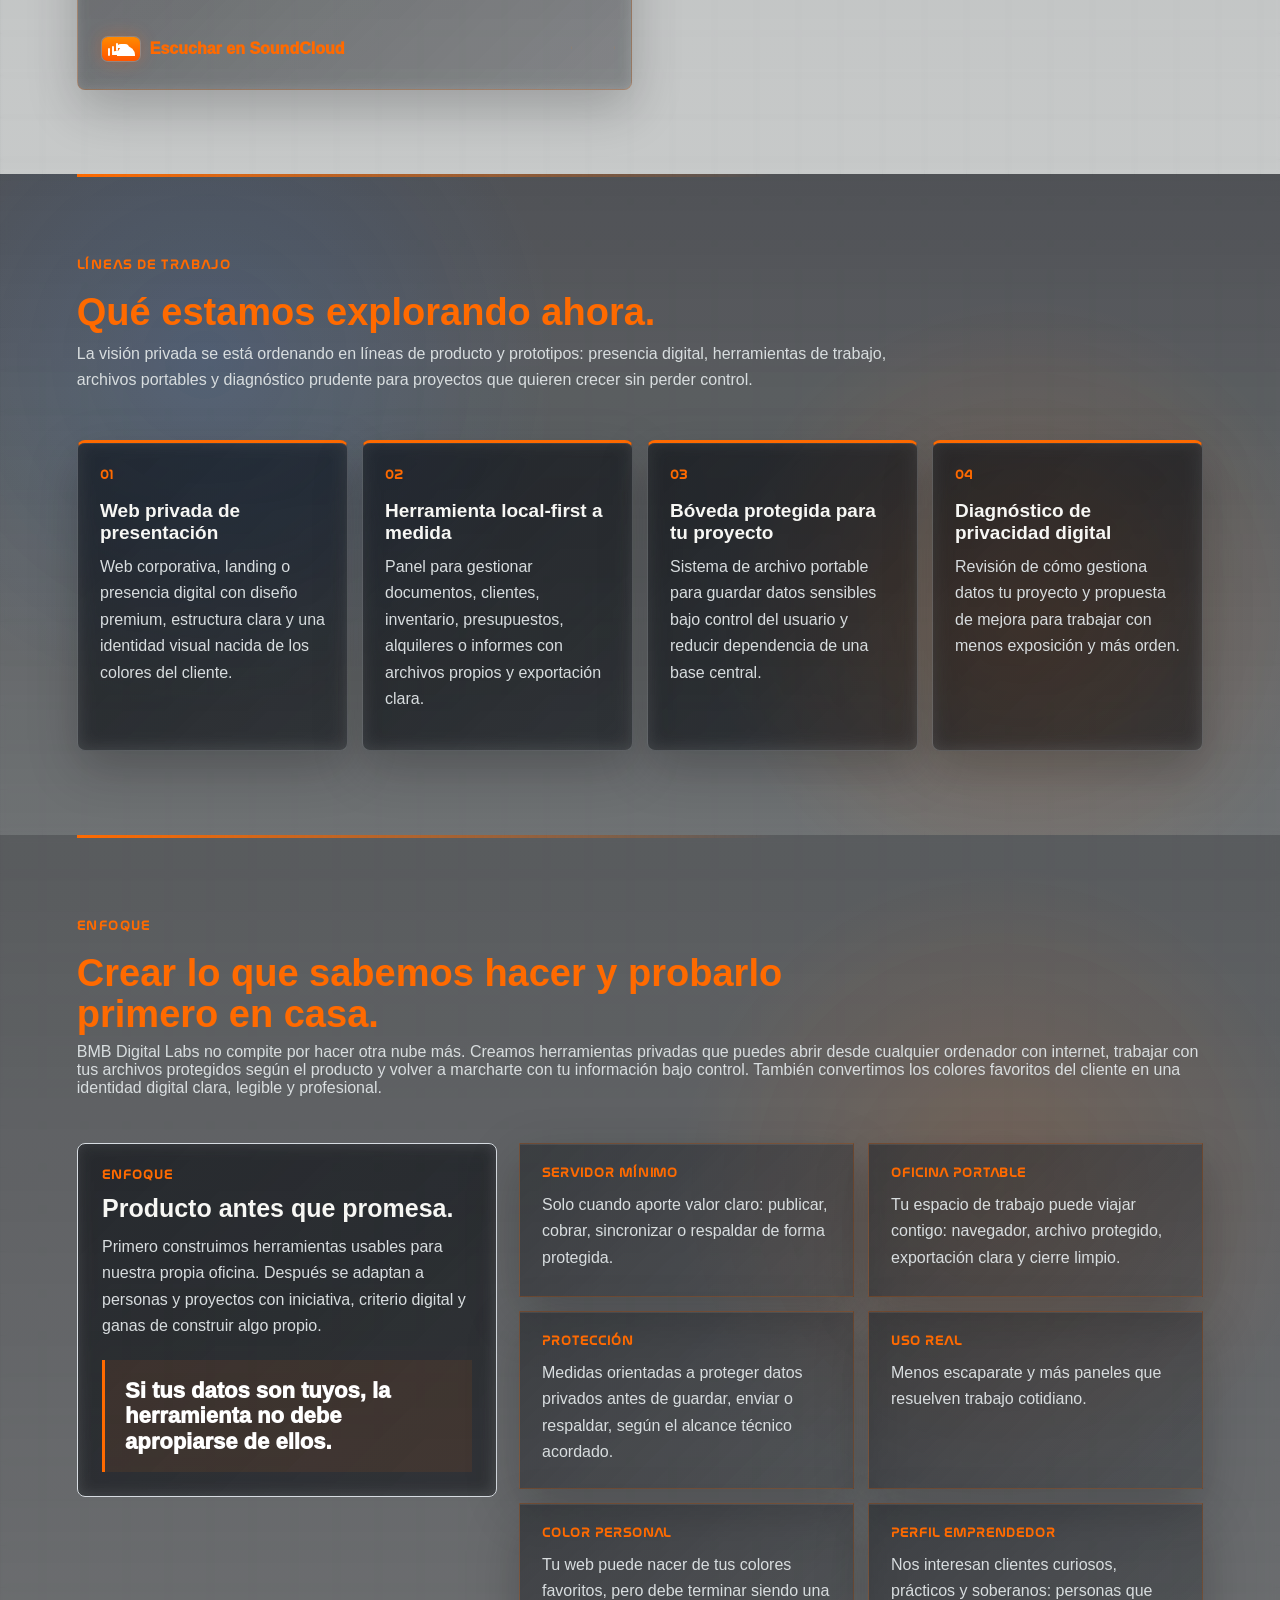
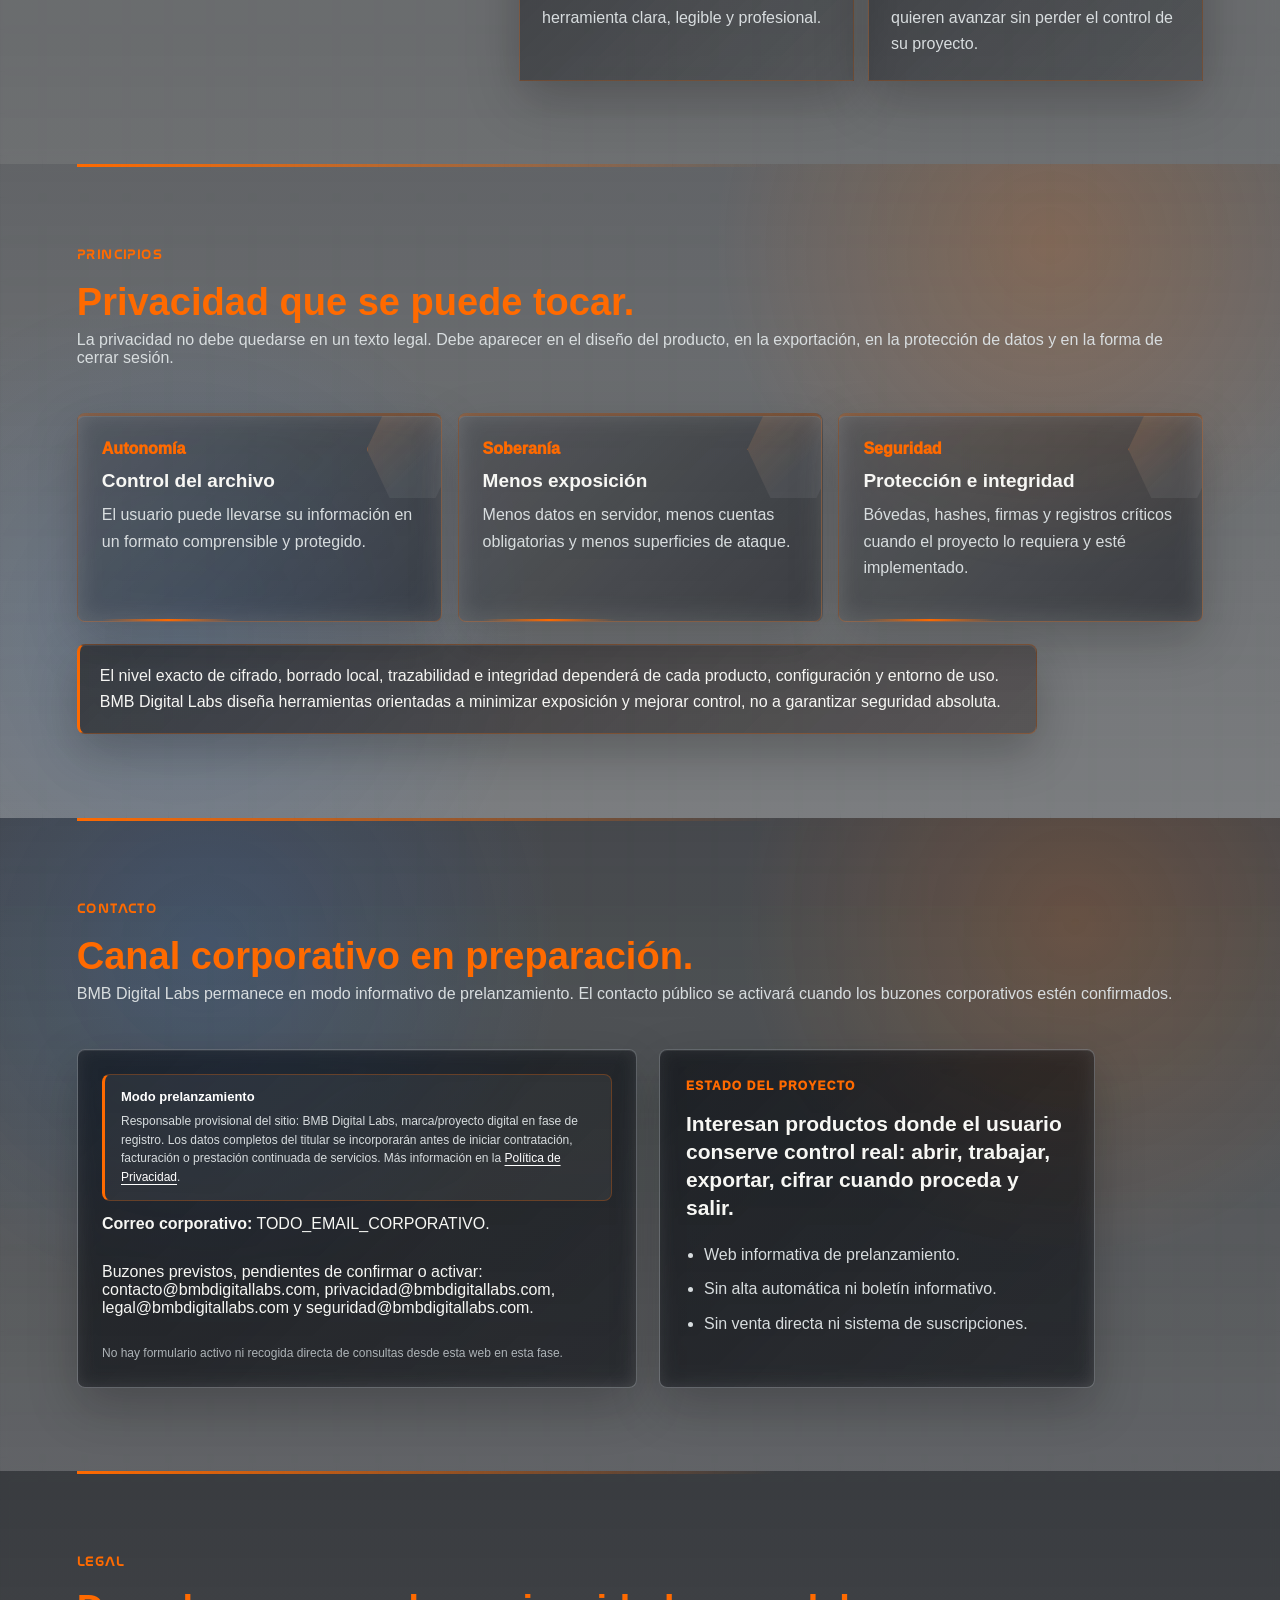
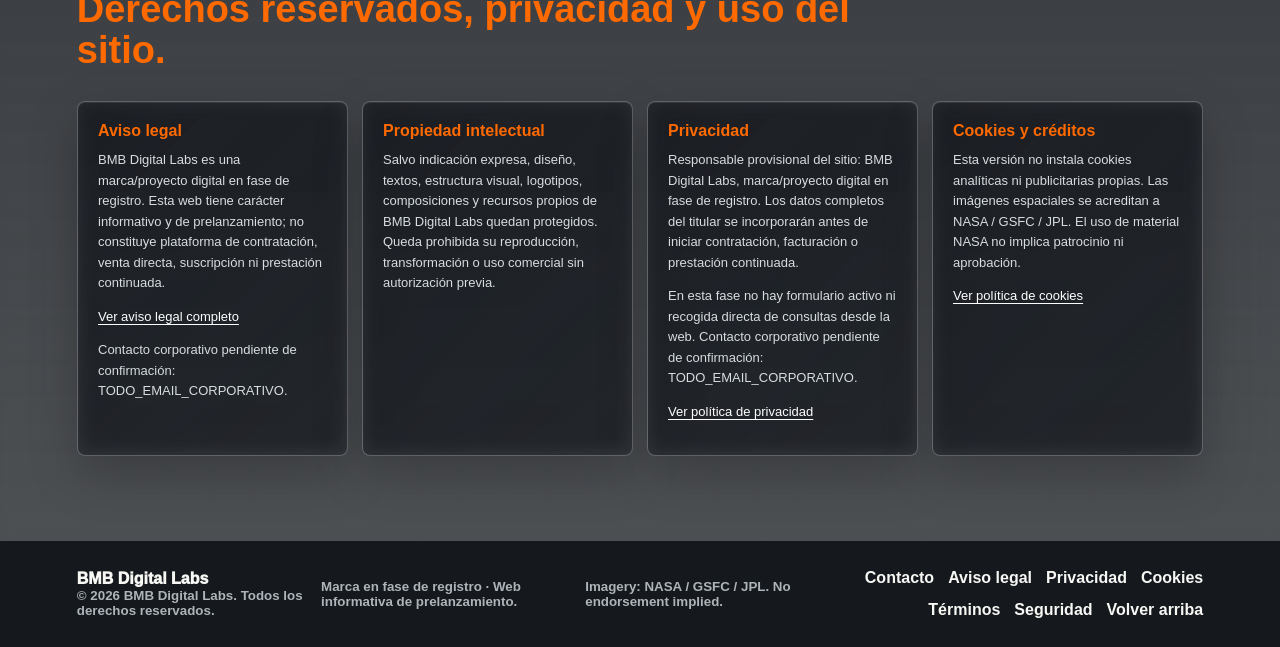
==== commit 157aa7f9: "Add SoundCloud project card" ====
--- a/index.html
+++ b/index.html
@@ -23,7 +23,7 @@
     <meta name="twitter:image" content="https://www.bmbdigitallabs.com/public/brand/bmb-logo-horizontal.png" />
     <link rel="icon" href="./public/brand/bmb-logo-seal.png" />
     <link rel="manifest" href="./manifest.webmanifest" />
-    <link rel="stylesheet" href="./src/styles.css?v=20260615-marquee-pause" />
+    <link rel="stylesheet" href="./src/styles.css?v=20260615-music-card-layout" />
     <script type="application/ld+json">
       {
         "@context": "https://schema.org",
@@ -229,6 +229,15 @@
             <h3>Integridad y respaldo</h3>
             <p>Exportaciones firmadas, historial de cambios, hashes y copias protegidas para ayudar a demostrar que los datos no se han manipulado.</p>
           </article>
+          <article class="soundcloud-card">
+            <span class="status-pill">Proyecto personal</span>
+            <h3>By: Beyond the Asphalt &amp; Aeloria</h3>
+            <p>Una muestra creativa de hasta dónde puede llegar la visión cuando mezcla arte, tecnología y una forma propia de construir.</p>
+            <a class="project-link soundcloud-link" href="https://soundcloud.com/pau-bestard" target="_blank" rel="noopener">
+              <span class="soundcloud-logo" aria-hidden="true"></span>
+              <span>Escuchar en SoundCloud</span>
+            </a>
+          </article>
         </div>
       </section>
 
--- a/src/styles.css
+++ b/src/styles.css
@@ -1160,11 +1160,72 @@
   position: relative;
   z-index: 2;
   display: inline-flex;
+  align-items: center;
+  gap: 10px;
   width: fit-content;
   margin-top: 18px;
   color: var(--signal);
   font-weight: 950;
   text-decoration: none;
+}
+
+.soundcloud-link {
+  min-height: 32px;
+}
+
+.platform-grid .soundcloud-card {
+  grid-column: span 2;
+}
+
+.soundcloud-card h3 {
+  max-width: 640px;
+}
+
+.soundcloud-link span:last-child {
+  white-space: nowrap;
+}
+
+.soundcloud-logo {
+  position: relative;
+  display: inline-block;
+  flex: 0 0 auto;
+  width: 38px;
+  height: 24px;
+  overflow: hidden;
+  border-radius: 6px;
+  background: linear-gradient(180deg, #ff8a00 0%, #ff5500 100%);
+  box-shadow:
+    0 0 0 1px rgba(255, 255, 255, 0.16),
+    0 0 18px rgba(255, 85, 0, 0.28);
+}
+
+.soundcloud-logo::before {
+  content: "";
+  position: absolute;
+  right: 5px;
+  bottom: 5px;
+  width: 18px;
+  height: 10px;
+  border-radius: 999px 999px 7px 7px;
+  background: #ffffff;
+  box-shadow:
+    -8px 2px 0 -3px #ffffff,
+    -3px -5px 0 -3px #ffffff;
+}
+
+.soundcloud-logo::after {
+  content: "";
+  position: absolute;
+  left: 6px;
+  bottom: 5px;
+  width: 2px;
+  height: 8px;
+  border-radius: 999px;
+  background: rgba(255, 255, 255, 0.95);
+  box-shadow:
+    4px -2px 0 rgba(255, 255, 255, 0.95),
+    8px -5px 0 rgba(255, 255, 255, 0.95),
+    12px -3px 0 rgba(255, 255, 255, 0.95);
 }
 
 .project-link:hover {
@@ -1300,7 +1361,7 @@
 }
 
 .platform-grid {
-  grid-template-columns: repeat(4, minmax(0, 1fr));
+  grid-template-columns: repeat(auto-fit, minmax(230px, 1fr));
 }
 
 .platform-grid article {
@@ -2037,6 +2098,14 @@
     grid-template-columns: 1fr;
   }
 
+  .platform-grid .soundcloud-card {
+    grid-column: auto;
+  }
+
+  .soundcloud-link span:last-child {
+    white-space: normal;
+  }
+
   .cosmic-earth,
   .cosmic-mars {
     width: 78vw;
